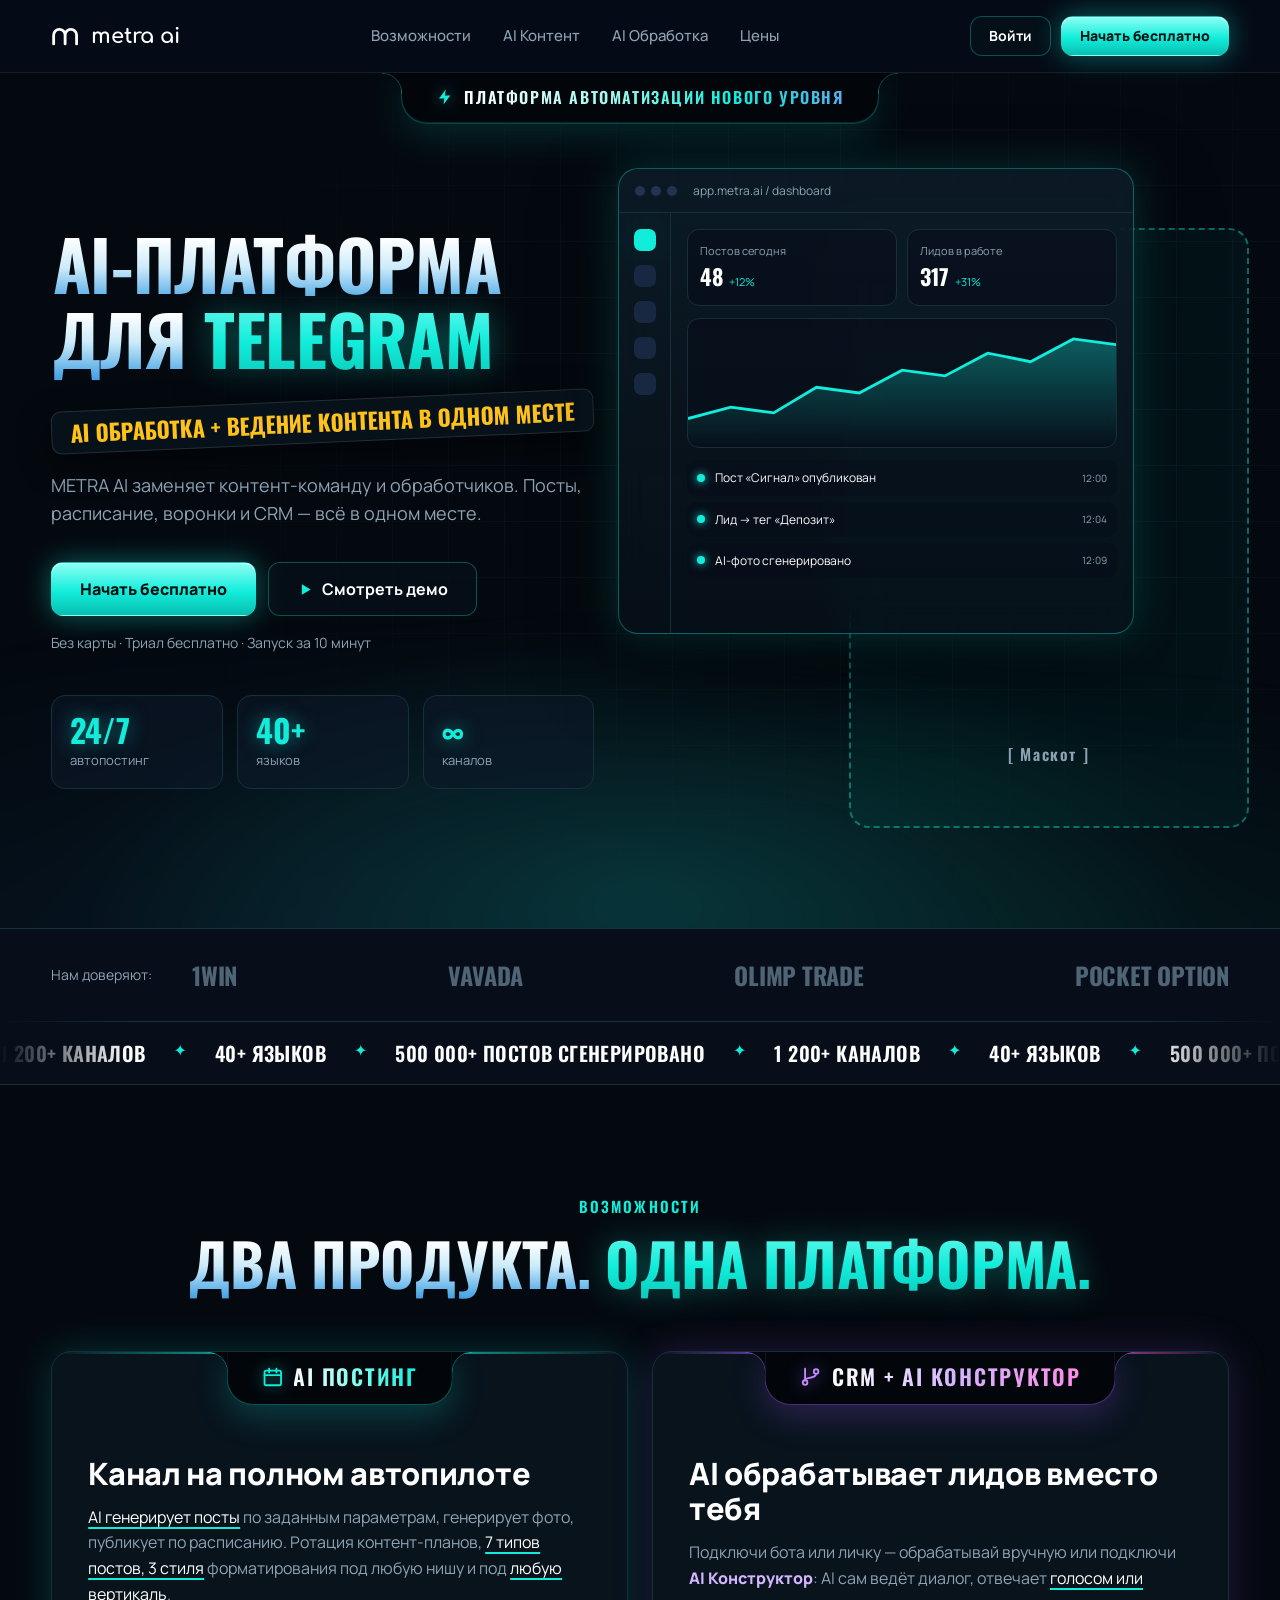
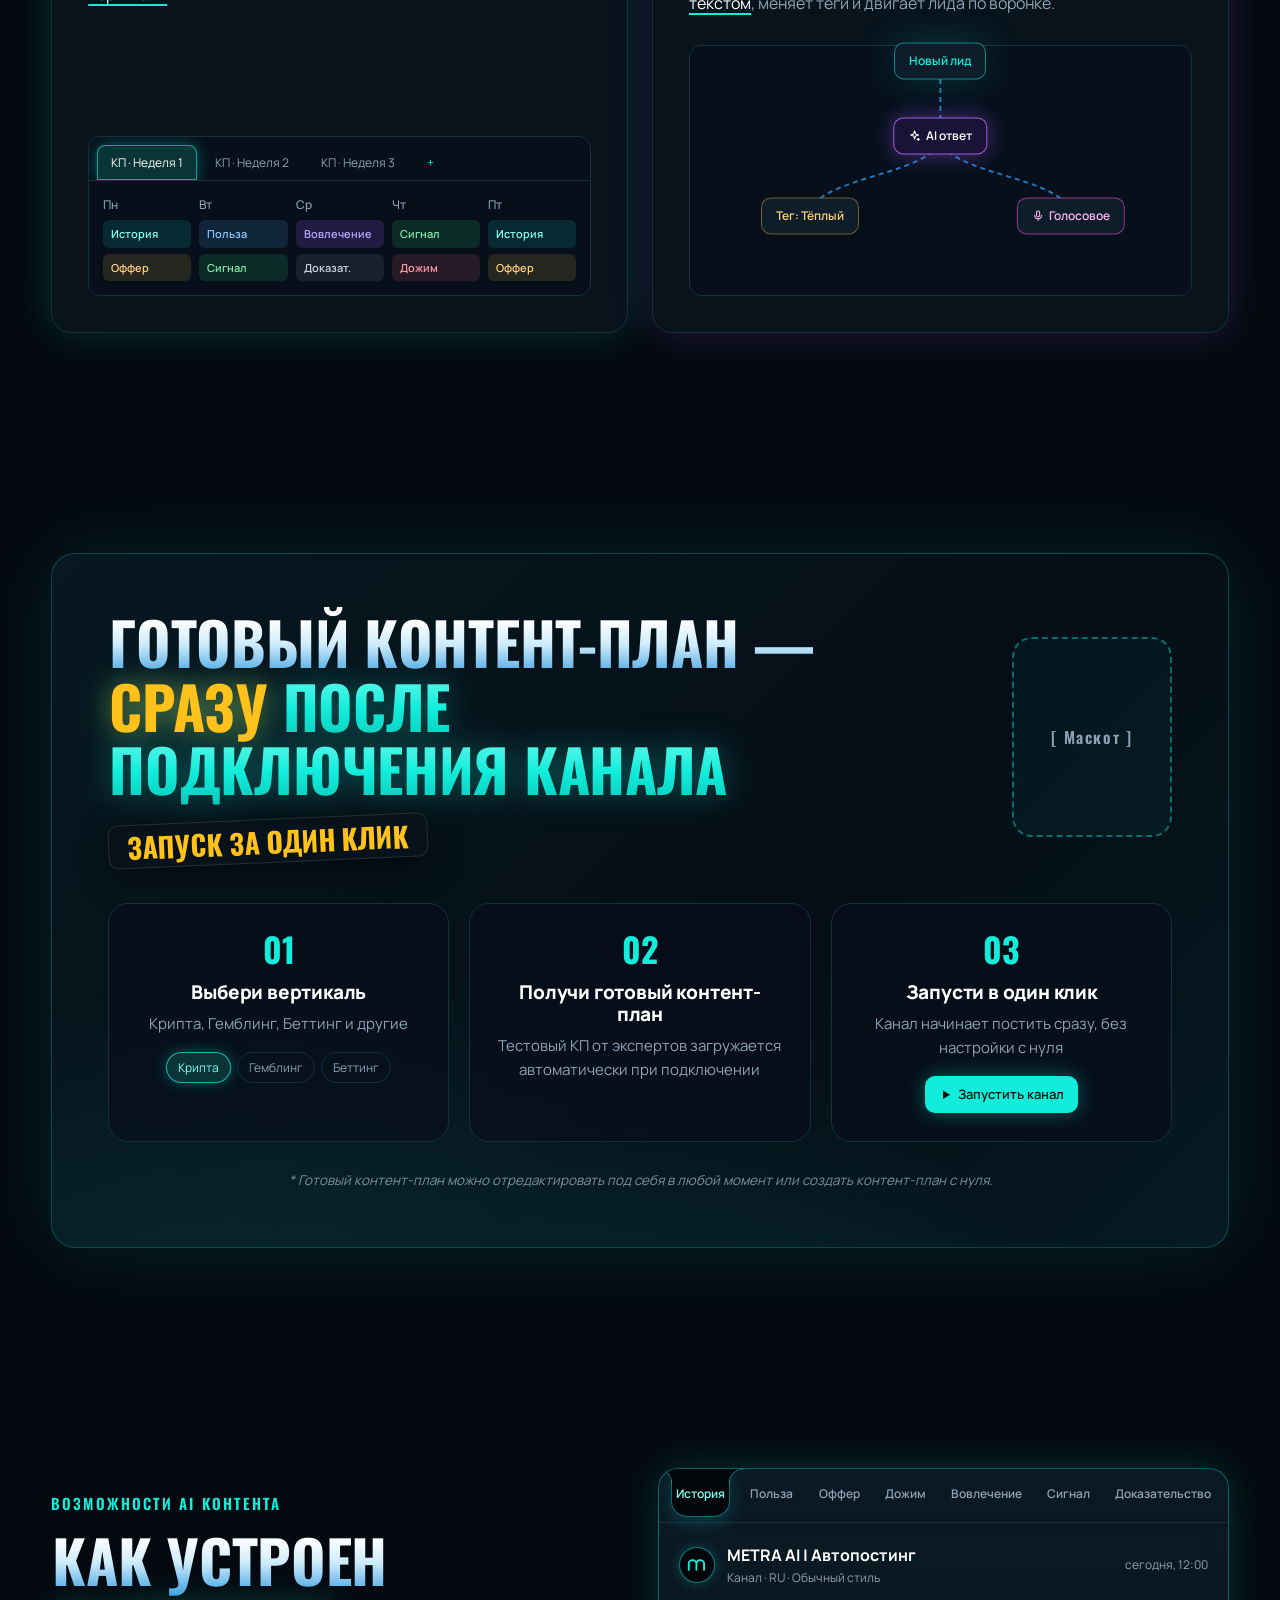
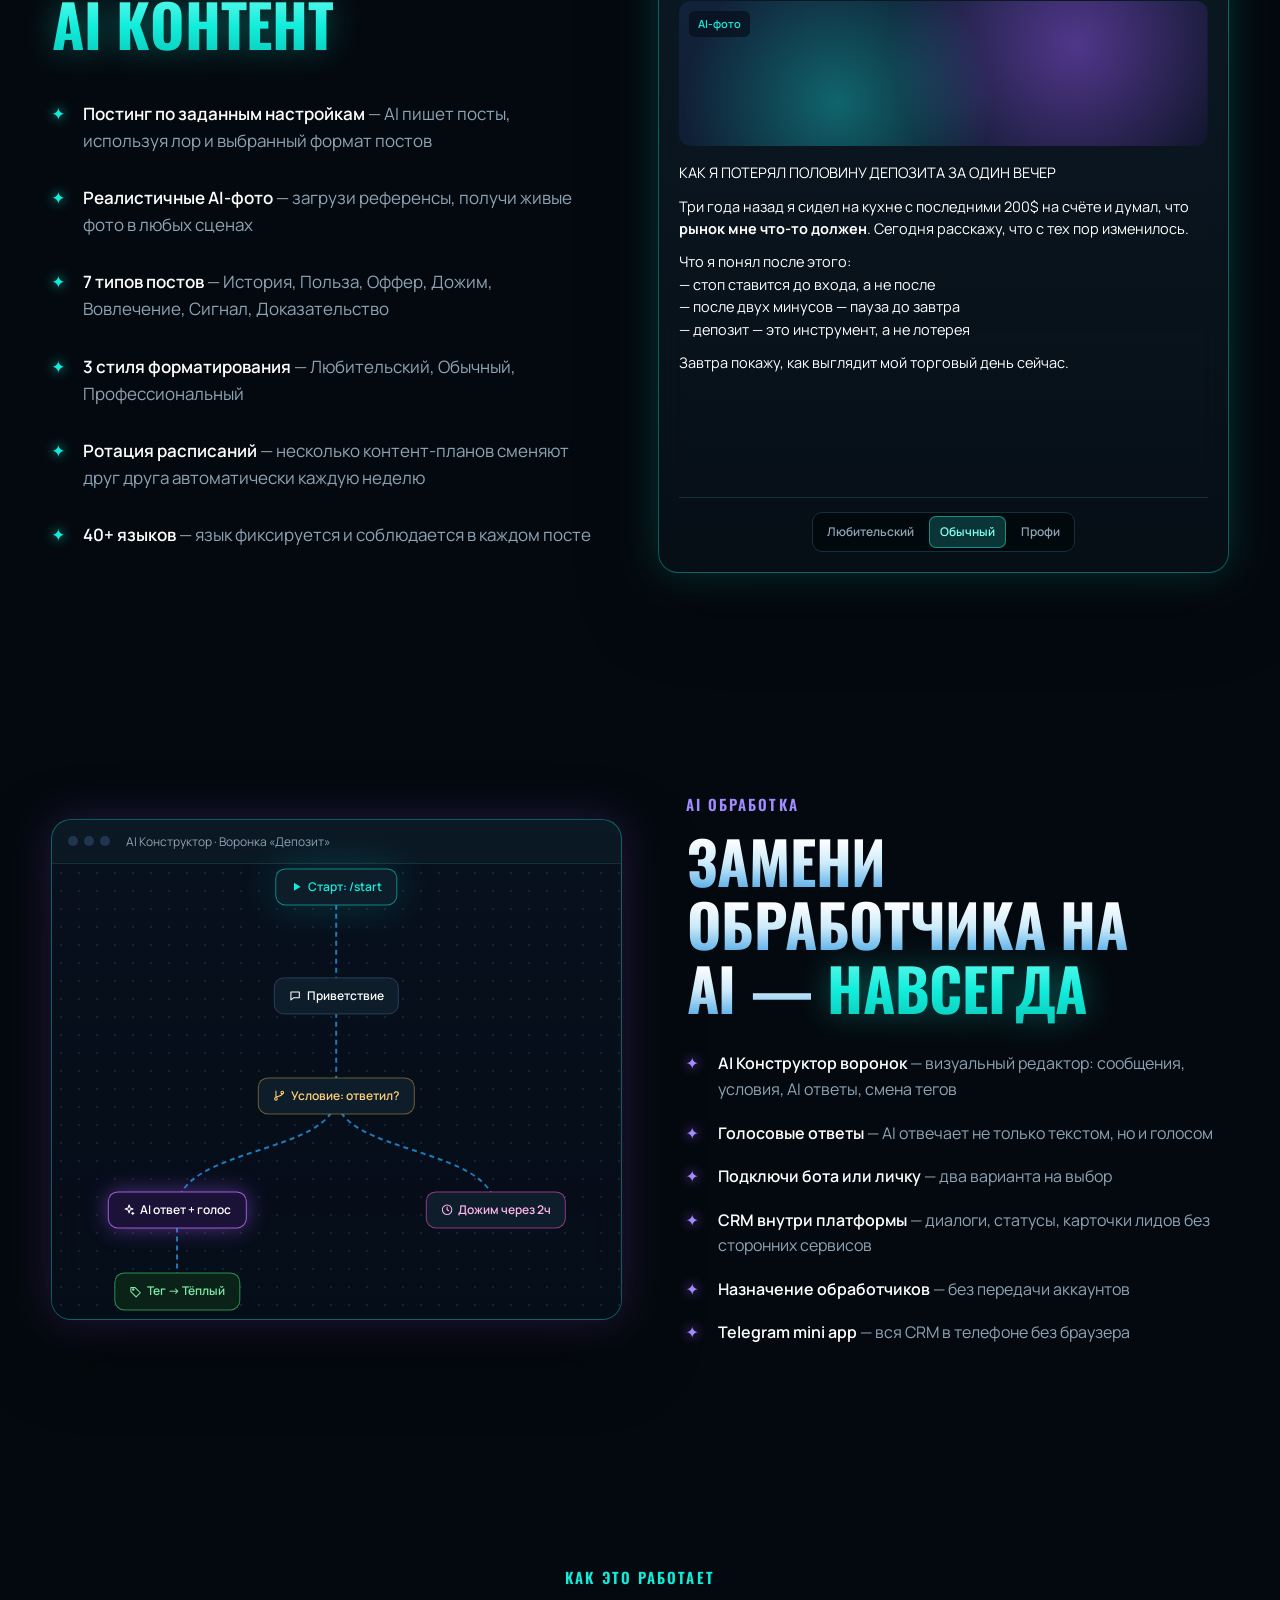
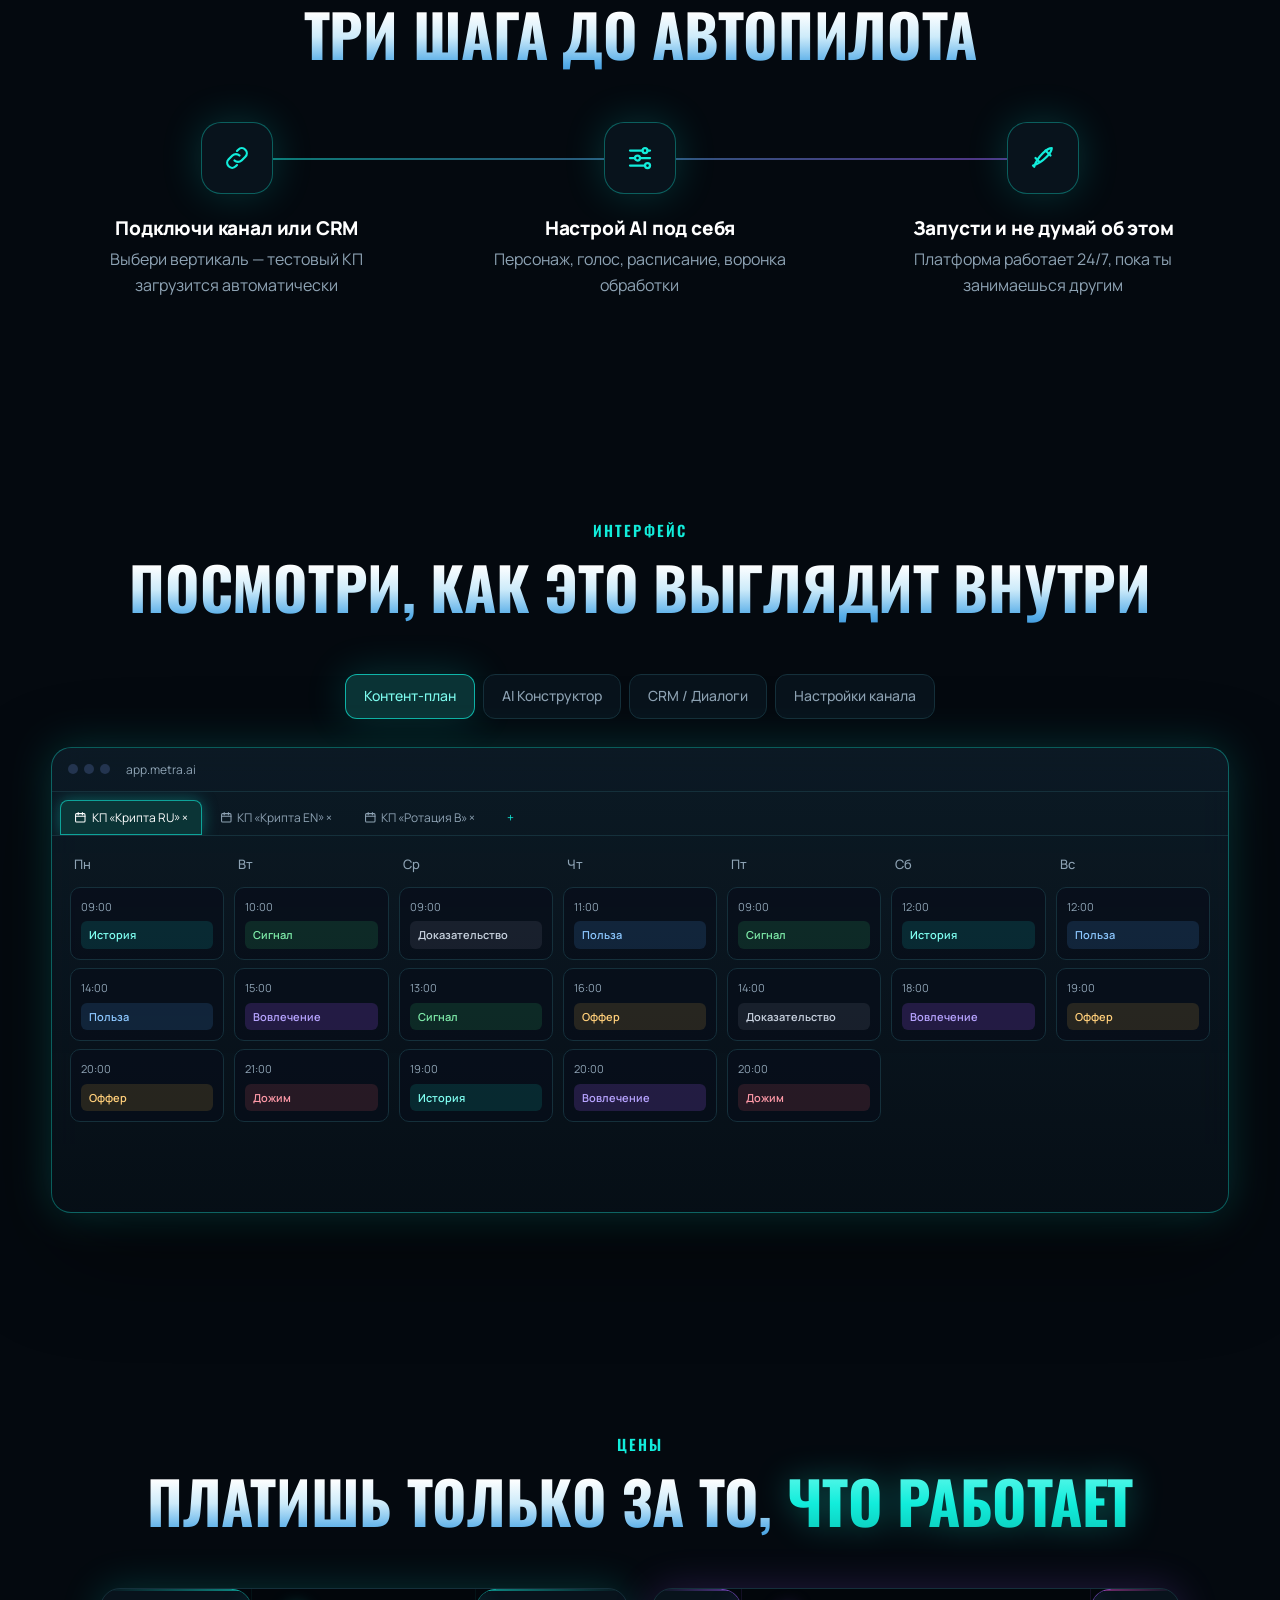
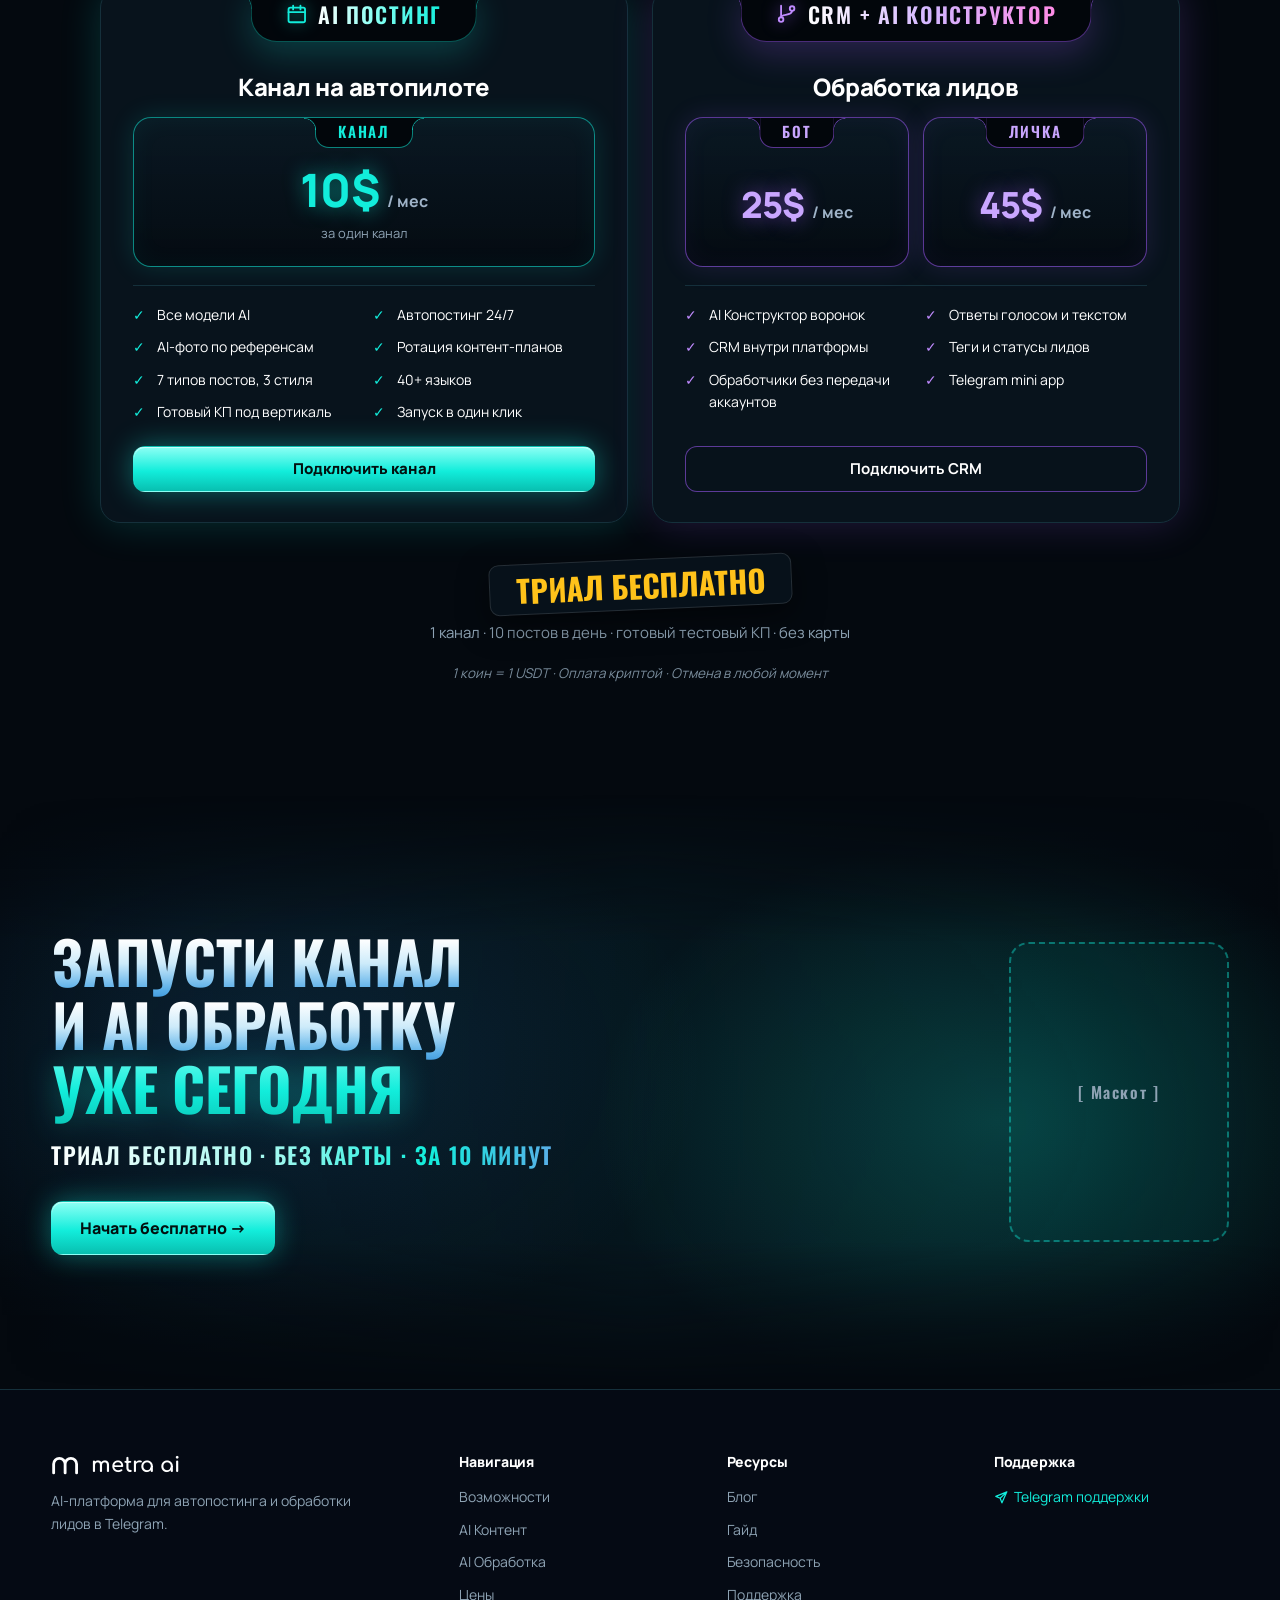
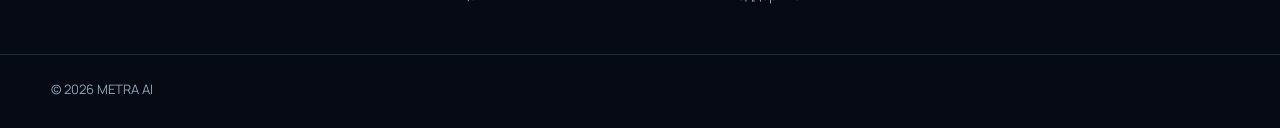
==== index.html @ 6582c6be "Pricing as two plan cards with notch labels, remove FAQ, AI Контент nav link, frameless final CTA Co" ====
<!doctype html>
<html lang="ru">
<head>
  <meta charset="utf-8">
  <meta name="viewport" content="width=device-width, initial-scale=1">
  <title>METRA AI — автопостинг и AI обработка лидов</title>
  <meta name="description" content="METRA AI заменяет контент-команду и обработчиков. Посты, расписание, воронки и CRM — всё в одном месте.">
  <link rel="preconnect" href="https://fonts.googleapis.com">
  <link rel="preconnect" href="https://fonts.gstatic.com" crossorigin>
  <link href="https://fonts.googleapis.com/css2?family=Manrope:wght@400;500;600;700;800&family=Oswald:wght@500;600;700&family=Comfortaa:wght@700&display=swap" rel="stylesheet">
  <link rel="stylesheet" href="styles.css">
</head>
<body>
<svg width="0" height="0" style="position:absolute" aria-hidden="true">
  <symbol id="i-bolt" viewBox="0 0 24 24"><path d="M13 2 4 14h7l-1 8 9-12h-7z"/></symbol>
  <symbol id="i-play" viewBox="0 0 24 24"><path d="M7 4.5v15L19.5 12z"/></symbol>
  <symbol id="i-msg" viewBox="0 0 24 24"><path d="M4 5h16v11H9l-5 4z"/></symbol>
  <symbol id="i-branch" viewBox="0 0 24 24"><circle cx="6" cy="18" r="2.5"/><circle cx="18" cy="6" r="2.5"/><path d="M6 3v12.5M18 8.5c0 6-12 3-12 7"/></symbol>
  <symbol id="i-spark" viewBox="0 0 24 24"><path d="M12 3l1.9 5.6L19.5 10.5l-5.6 1.9L12 18l-1.9-5.6L4.5 10.5l5.6-1.9z"/><path d="M19 17v4M17 19h4"/></symbol>
  <symbol id="i-mic" viewBox="0 0 24 24"><rect x="9" y="3" width="6" height="11" rx="3"/><path d="M5.5 11a6.5 6.5 0 0 0 13 0M12 17.5V21"/></symbol>
  <symbol id="i-tag" viewBox="0 0 24 24"><path d="M3 12V4h8l10 10-8 8z"/><circle cx="7.5" cy="8" r="1.4"/></symbol>
  <symbol id="i-clock" viewBox="0 0 24 24"><circle cx="12" cy="12" r="9"/><path d="M12 7v5l3 2"/></symbol>
  <symbol id="i-cal" viewBox="0 0 24 24"><rect x="3" y="5" width="18" height="16" rx="2"/><path d="M3 10h18M8 3v4M16 3v4"/></symbol>
  <symbol id="i-send" viewBox="0 0 24 24"><path d="M21 3 3 10.5l7 3 3 7.5zM10 13.5 21 3"/></symbol>
</svg>

<!-- 1. NAVBAR -->
<header class="nav" id="nav">
  <div class="container nav__inner">
    <a href="#top" class="logo" aria-label="METRA AI">
      <svg class="logo__mark" viewBox="0 0 34 24" aria-hidden="true"><path d="M3 21V11a6.5 6.5 0 0 1 13 0v10M16 11c0-3.6 2.9-6.5 6.5-6.5S29 7.4 29 11v10" /></svg><span class="logo__text">metra ai</span>
    </a>
    <nav class="nav__links" id="navLinks">
      <a href="#features">Возможности</a>
      <a href="#posting">AI Контент</a>
      <a href="#ai-processing">AI Обработка</a>
      <a href="#pricing">Цены</a>
      <div class="nav__mobile-cta">
        <a href="#" class="btn btn--ghost">Войти</a>
        <a href="#pricing" class="btn btn--primary">Начать бесплатно</a>
      </div>
    </nav>
    <div class="nav__cta">
      <a href="#" class="btn btn--ghost btn--sm">Войти</a>
      <a href="#pricing" class="btn btn--primary btn--sm">Начать бесплатно</a>
    </div>
    <button class="nav__burger" id="burger" aria-label="Меню" aria-expanded="false"><span></span><span></span></button>
  </div>
</header>

<main id="top">

<!-- 2. HERO -->
<section class="hero">
  <div class="hero__glow"></div>
  <div class="hero__notch-wrap">
    <p class="kicker hero__kicker"><svg class="ic ic--fill"><use href="#i-bolt"/></svg><span class="kicker__text">Платформа автоматизации нового уровня</span></p>
  </div>
  <div class="container hero__inner">
    <div class="hero__content reveal">
      <h1><span class="chrome"><span class="nowrap">AI-платформа</span> для <span class="accent">Telegram</span></span></h1>
      <span class="plaque plaque--y hero__plaque">AI обработка + ведение<br class="br-m"> контента в одном месте</span>
      <p class="lead">METRA AI заменяет контент-команду и обработчиков. Посты, расписание, воронки и CRM — всё в одном месте.</p>
      <div class="hero__cta">
        <a href="#pricing" class="btn btn--primary btn--lg">Начать бесплатно</a>
        <a href="#interface" class="btn btn--ghost btn--lg"><svg class="ic ic--fill play"><use href="#i-play"/></svg> Смотреть демо</a>
      </div>
      <p class="hero__note">Без карты · Триал бесплатно · Запуск за 10 минут</p>
      <div class="stats">
        <div class="stat"><b>24/7</b><span>автопостинг</span></div>
        <div class="stat"><b>40+</b><span>языков</span></div>
        <div class="stat"><b>∞</b><span>каналов</span></div>
      </div>
    </div>

    <div class="hero__visual reveal">
      <div class="glass hero__mock">
        <div class="mock-bar"><i></i><i></i><i></i><span>app.metra.ai / dashboard</span></div>
        <div class="hero__mock-body">
          <div class="mini-side">
            <span class="on"></span><span></span><span></span><span></span><span></span>
          </div>
          <div class="mini-main">
            <div class="mini-row">
              <div class="kpi"><small>Постов сегодня</small><b>48</b><em class="up">+12%</em></div>
              <div class="kpi"><small>Лидов в работе</small><b>317</b><em class="up">+31%</em></div>
            </div>
            <div class="chart">
              <svg viewBox="0 0 300 90" preserveAspectRatio="none">
                <defs><linearGradient id="cg" x1="0" y1="0" x2="0" y2="1"><stop offset="0" stop-color="#12EDDB" stop-opacity=".35"/><stop offset="1" stop-color="#12EDDB" stop-opacity="0"/></linearGradient></defs>
                <path d="M0 70 L30 62 L60 66 L90 48 L120 52 L150 36 L180 40 L210 24 L240 30 L270 14 L300 18 L300 90 L0 90 Z" fill="url(#cg)"/>
                <path d="M0 70 L30 62 L60 66 L90 48 L120 52 L150 36 L180 40 L210 24 L240 30 L270 14 L300 18" stroke="#12EDDB" stroke-width="2" fill="none"/>
              </svg>
            </div>
            <div class="mini-feed">
              <div><span class="dot dot--c"></span>Пост «Сигнал» опубликован<small>12:00</small></div>
              <div><span class="dot dot--c"></span>Лид → тег «Депозит»<small>12:04</small></div>
              <div><span class="dot dot--c"></span>AI-фото сгенерировано<small>12:09</small></div>
            </div>
          </div>
        </div>
      </div>
      <div class="mascot hero__mascot">[ Маскот ]</div>
    </div>
  </div>
</section>

<!-- 3. SOCIAL PROOF -->
<section class="proof">
  <div class="container proof__inner">
    <span class="proof__label">Нам доверяют:</span>
    <div class="proof__logos">
      <span class="wordmark">1win</span>
      <span class="wordmark">Vavada</span>
      <span class="wordmark">Olimp Trade</span>
      <span class="wordmark">Pocket Option</span>
    </div>
  </div>
  <div class="marquee" aria-hidden="true">
    <div class="marquee__track">
      <span>1 200+ каналов</span><i>✦</i><span>40+ языков</span><i>✦</i><span>500 000+ постов сгенерировано</span><i>✦</i>
      <span>1 200+ каналов</span><i>✦</i><span>40+ языков</span><i>✦</i><span>500 000+ постов сгенерировано</span><i>✦</i>
      <span>1 200+ каналов</span><i>✦</i><span>40+ языков</span><i>✦</i><span>500 000+ постов сгенерировано</span><i>✦</i>
      <span>1 200+ каналов</span><i>✦</i><span>40+ языков</span><i>✦</i><span>500 000+ постов сгенерировано</span><i>✦</i>
    </div>
  </div>
</section>

<!-- 4. TWO MAIN FEATURES -->
<section class="section" id="features">
  <div class="container">
    <div class="section__head reveal">
      <span class="eyebrow">Возможности</span>
      <h2><span class="chrome">Два продукта. <span class="accent">Одна платформа.</span></span></h2>
    </div>
    <div class="duo">
      <article class="card card--cyan card--link reveal" data-href="#launch" role="link" tabindex="0" aria-label="AI Постинг — подробнее">
        <div class="card__notch"><svg class="ic"><use href="#i-cal"/></svg><span>AI Постинг</span></div>
        <h3>Канал на полном автопилоте</h3>
        <p><span class="u">AI генерирует посты</span> по заданным параметрам, генерирует фото, публикует по расписанию. Ротация контент-планов, <span class="u">7 типов постов, 3 стиля</span> форматирования под любую нишу и под <span class="u">любую вертикаль</span>.</p>
        <div class="mock plan">
          <div class="btabs">
            <span class="btab on">КП · Неделя 1</span><span class="btab">КП · Неделя 2</span><span class="btab">КП · Неделя 3</span><span class="btab btab--add">+</span>
          </div>
          <div class="plan__grid">
            <div class="plan__day"><b>Пн</b><i class="pt pt--story">История</i><i class="pt pt--offer">Оффер</i></div>
            <div class="plan__day"><b>Вт</b><i class="pt pt--use">Польза</i><i class="pt pt--signal">Сигнал</i></div>
            <div class="plan__day"><b>Ср</b><i class="pt pt--engage">Вовлечение</i><i class="pt pt--proof">Доказат.</i></div>
            <div class="plan__day"><b>Чт</b><i class="pt pt--signal">Сигнал</i><i class="pt pt--push">Дожим</i></div>
            <div class="plan__day"><b>Пт</b><i class="pt pt--story">История</i><i class="pt pt--offer">Оффер</i></div>
          </div>
        </div>
      </article>

      <article class="card card--purple card--link reveal" data-href="#ai-processing" role="link" tabindex="0" aria-label="CRM + AI Конструктор — подробнее">
        <div class="card__notch"><svg class="ic"><use href="#i-branch"/></svg><span>CRM + AI Конструктор</span></div>
        <h3>AI обрабатывает лидов вместо тебя</h3>
        <p>Подключи бота или личку — обрабатывай вручную или подключи <b class="hl hl--p">AI Конструктор</b>: AI сам ведёт диалог, отвечает <span class="u">голосом или текстом</span>, меняет теги и двигает лида по воронке.</p>
        <div class="mock flow flow--sm">
          <svg class="flow__lines" viewBox="0 0 100 100" preserveAspectRatio="none">
            <path d="M50 6 V36"/><path d="M50 36 C50 52 24 52 24 68"/><path d="M50 36 C50 52 76 52 76 68"/>
          </svg>
          <div class="node node--start" style="left:50%;top:6%">Новый лид</div>
          <div class="node node--ai" style="left:50%;top:36%"><svg class="ic"><use href="#i-spark"/></svg>AI ответ</div>
          <div class="node node--cond" style="left:24%;top:68%">Тег: Тёплый</div>
          <div class="node node--voice" style="left:76%;top:68%"><svg class="ic"><use href="#i-mic"/></svg>Голосовое</div>
        </div>
      </article>
    </div>
  </div>
</section>

<!-- 5. ONE CLICK LAUNCH -->
<section class="section" id="launch">
  <div class="container">
    <div class="launch reveal">
      <div class="launch__glow"></div>
      <div class="launch__head">
        <div>
          <h2><span class="chrome">Готовый контент-план&nbsp;—<br><span class="accent"><span class="mark-word">сразу</span> после подключения&nbsp;канала</span></span></h2>
          <span class="plaque plaque--y">Запуск за один клик</span>
        </div>
        <div class="mascot launch__mascot">[ Маскот ]</div>
      </div>
      <div class="launch__steps">
        <div class="lstep">
          <span class="lstep__n">01</span>
          <h4>Выбери вертикаль</h4>
          <p>Крипта, Гемблинг, Беттинг и другие</p>
          <div class="verticals"><span class="on">Крипта</span><span>Гемблинг</span><span>Беттинг</span></div>
        </div>
        <div class="lstep">
          <span class="lstep__n">02</span>
          <h4>Получи готовый контент-план</h4>
          <p>Тестовый КП от экспертов загружается автоматически при подключении</p>
        </div>
        <div class="lstep">
          <span class="lstep__n">03</span>
          <h4>Запусти в один клик</h4>
          <p>Канал начинает постить сразу, без настройки с нуля</p>
          <span class="launch__btn"><svg class="ic ic--fill"><use href="#i-play"/></svg>Запустить канал</span>
        </div>
      </div>
      <p class="launch__note">* Готовый контент-план можно отредактировать под себя в любой момент или создать контент-план с нуля.</p>
    </div>
  </div>
</section>

<!-- 6. AI POSTING DETAIL -->
<section class="section" id="posting">
  <div class="container split">
    <div class="split__text reveal">
      <span class="eyebrow">Возможности AI контента</span>
      <h2><span class="chrome">Как устроен<br><span class="accent">AI&nbsp;контент</span></span></h2>
      <ul class="perks">
        <li><b>Постинг по заданным настройкам</b> — AI пишет посты, используя лор и выбранный формат постов</li>
        <li><b>Реалистичные AI-фото</b> — загрузи референсы, получи живые фото в любых сценах</li>
        <li><b>7 типов постов</b> — История, Польза, Оффер, Дожим, Вовлечение, Сигнал, Доказательство</li>
        <li><b>3 стиля форматирования</b> — Любительский, Обычный, Профессиональный</li>
        <li><b>Ротация расписаний</b> — несколько контент-планов сменяют друг друга автоматически каждую неделю</li>
        <li><b>40+ языков</b> — язык фиксируется и соблюдается в каждом посте</li>
      </ul>
    </div>
    <div class="split__visual reveal">
      <div class="glass post-mock">
        <div class="ptabs" role="tablist" id="postTabs">
          <span class="ptabs__notch" id="postNotch" aria-hidden="true"></span>
          <button class="on" data-type="story">История</button>
          <button data-type="use">Польза</button>
          <button data-type="offer">Оффер</button>
          <button data-type="push">Дожим</button>
          <button data-type="engage">Вовлечение</button>
          <button data-type="signal">Сигнал</button>
          <button data-type="proof">Доказательство</button>
        </div>
        <div class="post">
          <div class="post__head">
            <span class="avatar avatar--logo"><svg class="logo__mark" viewBox="0 0 34 24" aria-hidden="true"><path d="M3 21V11a6.5 6.5 0 0 1 13 0v10M16 11c0-3.6 2.9-6.5 6.5-6.5S29 7.4 29 11v10" /></svg></span>
            <div><b>METRA AI | Автопостинг</b><small>Канал · RU · <span id="postStyleName">Обычный</span> стиль</small></div>
            <span class="post__time">сегодня, 12:00</span>
          </div>
          <div class="post__photo" id="postPhoto">
            <span class="post__photo-tag">AI-фото</span>
          </div>
          <div class="post__text" id="postText"></div>
          <div class="post__foot">
            <span class="fmt" id="postFmt"><button data-style="amateur">Любительский</button><button class="on" data-style="normal">Обычный</button><button data-style="pro">Профи</button></span>
          </div>
        </div>
      </div>
    </div>
  </div>
</section>

<!-- 7. AI PROCESSING DETAIL -->
<section class="section" id="ai-processing">
  <div class="container split split--rev">
    <div class="split__visual reveal">
      <div class="glass">
        <div class="mock-bar"><i></i><i></i><i></i><span>AI Конструктор · Воронка «Депозит»</span></div>
        <div class="mock flow flow--lg">
          <svg class="flow__lines" viewBox="0 0 100 100" preserveAspectRatio="none">
            <path d="M50 5 V51"/>
            <path d="M50 51 C50 64 22 62 22 76"/><path d="M50 51 C50 64 78 62 78 76"/>
            <path d="M22 76 V94"/>
          </svg>
          <div class="node node--start" style="left:50%;top:5%"><svg class="ic ic--fill"><use href="#i-play"/></svg>Старт: /start</div>
          <div class="node node--msg" style="left:50%;top:29%"><svg class="ic"><use href="#i-msg"/></svg>Приветствие</div>
          <div class="node node--cond" style="left:50%;top:51%"><svg class="ic"><use href="#i-branch"/></svg>Условие: ответил?</div>
          <div class="node node--ai" style="left:22%;top:76%"><svg class="ic"><use href="#i-spark"/></svg>AI ответ + голос</div>
          <div class="node node--voice" style="left:78%;top:76%"><svg class="ic"><use href="#i-clock"/></svg>Дожим через 2ч</div>
          <div class="node node--tag" style="left:22%;top:94%"><svg class="ic"><use href="#i-tag"/></svg>Тег → Тёплый</div>
        </div>
      </div>
    </div>
    <div class="split__text reveal">
      <span class="eyebrow eyebrow--p">AI Обработка</span>
      <h2><span class="chrome">Замени обработчика на AI&nbsp;— <span class="accent">навсегда</span></span></h2>
      <ul class="perks perks--p">
        <li><b>AI Конструктор воронок</b> — визуальный редактор: сообщения, условия, AI ответы, смена тегов</li>
        <li><b>Голосовые ответы</b> — AI отвечает не только текстом, но и голосом</li>
        <li><b>Подключи бота или личку</b> — два варианта на выбор</li>
        <li><b>CRM внутри платформы</b> — диалоги, статусы, карточки лидов без сторонних сервисов</li>
        <li><b>Назначение обработчиков</b> — без передачи аккаунтов</li>
        <li><b>Telegram mini app</b> — вся CRM в телефоне без браузера</li>
      </ul>
    </div>
  </div>
</section>

<!-- 8. HOW IT WORKS -->
<section class="section">
  <div class="container">
    <div class="section__head reveal">
      <span class="eyebrow">Как это работает</span>
      <h2><span class="chrome">Три шага до автопилота</span></h2>
    </div>
    <div class="how reveal">
      <div class="how__line"></div>
      <div class="how__step">
        <span class="how__ic">
          <svg viewBox="0 0 24 24"><path d="M10 14a4 4 0 0 0 5.66 0l3-3a4 4 0 0 0-5.66-5.66l-1 1M14 10a4 4 0 0 0-5.66 0l-3 3a4 4 0 0 0 5.66 5.66l1-1"/></svg>
        </span>
        <h4>Подключи канал или CRM</h4>
        <p>Выбери вертикаль — тестовый КП загрузится автоматически</p>
      </div>
      <div class="how__step">
        <span class="how__ic">
          <svg viewBox="0 0 24 24"><path d="M4 6h10M18 6h2M4 12h4M12 12h8M4 18h12M20 18h0"/><circle cx="16" cy="6" r="2"/><circle cx="10" cy="12" r="2"/><circle cx="18" cy="18" r="2"/></svg>
        </span>
        <h4>Настрой AI под себя</h4>
        <p>Персонаж, голос, расписание, воронка обработки</p>
      </div>
      <div class="how__step">
        <span class="how__ic">
          <svg viewBox="0 0 24 24"><path d="M5 19c1-4 3-7 7-11 3-3 6-4 7-4 0 1-1 4-4 7-4 4-7 6-11 7Z"/><path d="M9 15l-3-3M14 6l4 4"/></svg>
        </span>
        <h4>Запусти и не думай об этом</h4>
        <p>Платформа работает 24/7, пока ты занимаешься другим</p>
      </div>
    </div>
  </div>
</section>

<!-- 9. INTERFACE -->
<section class="section" id="interface">
  <div class="container">
    <div class="section__head reveal">
      <span class="eyebrow">Интерфейс</span>
      <h2><span class="chrome">Посмотри, как это выглядит внутри</span></h2>
    </div>
    <div class="itabs reveal" role="tablist" id="ifaceTabs">
      <button class="on" data-pane="p-plan">Контент-план</button>
      <button data-pane="p-flow">AI Конструктор</button>
      <button data-pane="p-crm">CRM / Диалоги</button>
      <button data-pane="p-set">Настройки канала</button>
    </div>
    <div class="glass iface reveal">
      <div class="mock-bar"><i></i><i></i><i></i><span>app.metra.ai</span></div>

      <!-- Tab 1 -->
      <div class="pane on" id="p-plan">
        <div class="btabs">
          <span class="btab on"><svg class="ic"><use href="#i-cal"/></svg>КП «Крипта RU» ×</span><span class="btab"><svg class="ic"><use href="#i-cal"/></svg>КП «Крипта EN» ×</span><span class="btab"><svg class="ic"><use href="#i-cal"/></svg>КП «Ротация B» ×</span><span class="btab btab--add">+</span>
        </div>
        <div class="week">
          <div class="week__col"><b>Пн</b><div class="slot"><small>09:00</small><i class="pt pt--story">История</i></div><div class="slot"><small>14:00</small><i class="pt pt--use">Польза</i></div><div class="slot"><small>20:00</small><i class="pt pt--offer">Оффер</i></div></div>
          <div class="week__col"><b>Вт</b><div class="slot"><small>10:00</small><i class="pt pt--signal">Сигнал</i></div><div class="slot"><small>15:00</small><i class="pt pt--engage">Вовлечение</i></div><div class="slot"><small>21:00</small><i class="pt pt--push">Дожим</i></div></div>
          <div class="week__col"><b>Ср</b><div class="slot"><small>09:00</small><i class="pt pt--proof">Доказательство</i></div><div class="slot"><small>13:00</small><i class="pt pt--signal">Сигнал</i></div><div class="slot"><small>19:00</small><i class="pt pt--story">История</i></div></div>
          <div class="week__col"><b>Чт</b><div class="slot"><small>11:00</small><i class="pt pt--use">Польза</i></div><div class="slot"><small>16:00</small><i class="pt pt--offer">Оффер</i></div><div class="slot"><small>20:00</small><i class="pt pt--engage">Вовлечение</i></div></div>
          <div class="week__col"><b>Пт</b><div class="slot"><small>09:00</small><i class="pt pt--signal">Сигнал</i></div><div class="slot"><small>14:00</small><i class="pt pt--proof">Доказательство</i></div><div class="slot"><small>20:00</small><i class="pt pt--push">Дожим</i></div></div>
          <div class="week__col"><b>Сб</b><div class="slot"><small>12:00</small><i class="pt pt--story">История</i></div><div class="slot"><small>18:00</small><i class="pt pt--engage">Вовлечение</i></div></div>
          <div class="week__col"><b>Вс</b><div class="slot"><small>12:00</small><i class="pt pt--use">Польза</i></div><div class="slot"><small>19:00</small><i class="pt pt--offer">Оффер</i></div></div>
        </div>
      </div>

      <!-- Tab 2 -->
      <div class="pane" id="p-flow">
        <div class="flow-ed">
          <div class="flow-ed__palette">
            <small>Блоки</small>
            <span><svg class="ic"><use href="#i-msg"/></svg>Сообщение</span><span><svg class="ic"><use href="#i-branch"/></svg>Условие</span><span><svg class="ic"><use href="#i-spark"/></svg>AI ответ</span><span><svg class="ic"><use href="#i-mic"/></svg>Голос</span><span><svg class="ic"><use href="#i-tag"/></svg>Тег</span><span><svg class="ic"><use href="#i-clock"/></svg>Задержка</span>
          </div>
          <div class="mock flow flow--xl">
            <svg class="flow__lines" viewBox="0 0 100 100" preserveAspectRatio="none">
              <path d="M9 50 H35"/><path d="M35 50 C49 50 49 26 63 26"/><path d="M35 50 C49 50 49 74 63 74"/>
              <path d="M63 26 H90"/><path d="M63 74 H90"/>
            </svg>
            <div class="node node--start" style="left:9%;top:50%"><svg class="ic ic--fill"><use href="#i-play"/></svg>Старт</div>
            <div class="node node--cond" style="left:35%;top:50%"><svg class="ic"><use href="#i-branch"/></svg>Интерес?</div>
            <div class="node node--ai" style="left:63%;top:26%"><svg class="ic"><use href="#i-spark"/></svg>AI ответ</div>
            <div class="node node--voice" style="left:63%;top:74%"><svg class="ic"><use href="#i-clock"/></svg>Дожим 2ч</div>
            <div class="node node--tag" style="left:90%;top:26%"><svg class="ic"><use href="#i-tag"/></svg>Тёплый</div>
            <div class="node node--msg" style="left:90%;top:74%"><svg class="ic"><use href="#i-mic"/></svg>Голосовое</div>
          </div>
        </div>
      </div>

      <!-- Tab 3 -->
      <div class="pane" id="p-crm">
        <div class="crm">
          <div class="crm__list">
            <div class="crm__item on"><span class="avatar avatar--p">Д</span><div><b>Дмитрий</b><small>Ок, а как пополнить?</small></div><em class="t t--warm">Тёплый</em></div>
            <div class="crm__item"><span class="avatar">М</span><div><b>Мария</b><small><svg class="ic"><use href="#i-mic"/></svg>Голосовое 0:14</small></div><em class="t t--new">Новый</em></div>
            <div class="crm__item"><span class="avatar avatar--p">S</span><div><b>Sergio</b><small>Done, deposit sent</small></div><em class="t t--dep">Депозит</em></div>
            <div class="crm__item"><span class="avatar">И</span><div><b>Игорь</b><small>Подумаю...</small></div><em class="t t--cold">Холодный</em></div>
          </div>
          <div class="crm__chat">
            <div class="crm__chat-head"><b>Дмитрий</b><span class="t t--warm">Тёплый</span><span class="crm__ai"><svg class="ic"><use href="#i-spark"/></svg>AI ведёт диалог</span></div>
            <div class="msg msg--in">Привет, увидел пост про сигналы. Это бесплатно?</div>
            <div class="msg msg--out">Привет, Дмитрий! Да, сигналы бесплатные для подписчиков. Скинуть, как начать за 5 минут?</div>
            <div class="msg msg--in">Ок, а как пополнить?</div>
            <div class="msg msg--out msg--voice"><span><svg class="ic ic--fill"><use href="#i-play"/></svg></span><span class="wave"><i></i><i></i><i></i><i></i><i></i><i></i><i></i><i></i><i></i><i></i><i></i><i></i></span><small>0:21</small></div>
          </div>
        </div>
      </div>

      <!-- Tab 4 -->
      <div class="pane" id="p-set">
        <div class="settings">
          <div class="field"><label>Вертикаль</label><div class="verticals"><span class="on">Крипта</span><span>Гемблинг</span><span>Беттинг</span><span>Финансы</span><span>Другое</span></div></div>
          <div class="field"><label>Язык канала</label><div class="input"><span class="lang">RU</span> Русский <small>зафиксирован</small></div></div>
          <div class="field"><label>Персонаж</label><div class="input">Алекс, 29 лет, трейдер из Москвы, уверенный и ироничный</div></div>
          <div class="field"><label>Стиль форматирования</label><div class="verticals"><span>Любительский</span><span class="on">Обычный</span><span>Профессиональный</span></div></div>
          <div class="field field--row"><label>Ротация контент-планов</label><span class="toggle on"></span></div>
          <div class="field field--row"><label>Генерация AI-фото</label><span class="toggle on"></span></div>
        </div>
      </div>
    </div>
  </div>
</section>

<!-- 10. PRICING -->
<section class="section" id="pricing">
  <div class="container">
    <div class="section__head reveal">
      <span class="eyebrow">Цены</span>
      <h2><span class="chrome">Платишь только за то, <span class="accent">что работает</span></span></h2>
    </div>
    <div class="plans">
      <article class="card card--cyan plan-card reveal">
        <div class="card__notch"><svg class="ic"><use href="#i-cal"/></svg><span>AI Постинг</span></div>
        <h3>Канал на автопилоте</h3>
        <div class="plan-opt">
          <span class="opt-notch">Канал</span>
          <div class="price-pill price-pill--lg"><b>10$</b><span>/ мес</span></div>
          <small class="plan-opt__sub">за один канал</small>
        </div>
        <ul class="plan-card__list">
          <li>Все модели AI</li><li>Автопостинг 24/7</li>
          <li>AI-фото по референсам</li><li>Ротация контент-планов</li>
          <li>7 типов постов, 3 стиля</li><li>40+ языков</li>
          <li>Готовый КП под вертикаль</li><li>Запуск в один клик</li>
        </ul>
        <a href="#" class="btn btn--primary btn--block">Подключить канал</a>
      </article>

      <article class="card card--purple plan-card reveal">
        <div class="card__notch"><svg class="ic"><use href="#i-branch"/></svg><span>CRM + AI Конструктор</span></div>
        <h3>Обработка лидов</h3>
        <div class="plan-card__options">
          <div class="plan-opt"><span class="opt-notch">Бот</span><div class="price-pill"><b>25$</b><span>/ мес</span></div></div>
          <div class="plan-opt"><span class="opt-notch">Личка</span><div class="price-pill"><b>45$</b><span>/ мес</span></div></div>
        </div>
        <ul class="plan-card__list plan-card__list--p">
          <li>AI Конструктор воронок</li><li>Ответы голосом и текстом</li>
          <li>CRM внутри платформы</li><li>Теги и статусы лидов</li>
          <li>Обработчики без передачи аккаунтов</li><li>Telegram mini app</li>
        </ul>
        <a href="#" class="btn btn--ghost btn--block plan-card__btn-p">Подключить CRM</a>
      </article>
    </div>

    <div class="trial reveal">
      <span class="plaque plaque--y trial__plaque">Триал бесплатно</span>
      <p class="trial__text">1 канал · 10 постов в день · готовый тестовый КП · без карты</p>
    </div>
    <p class="prices__note">1 коин = 1 USDT · Оплата криптой · Отмена в любой момент</p>
  </div>
</section>

<!-- 11. FINAL CTA -->
<section class="section final-section">
  <div class="container">
    <div class="final reveal">
      <div class="final__text">
        <h2><span class="chrome">Запусти канал <span class="nowrap">и AI обработку</span><br><span class="accent nowrap">уже сегодня</span></span></h2>
        <p class="final__sub">Триал бесплатно · Без карты · За 10 минут</p>
        <a href="#" class="btn btn--primary btn--lg">Начать бесплатно →</a>
      </div>
      <div class="mascot final__mascot">[ Маскот ]</div>
    </div>
  </div>
</section>

</main>

<!-- 12. FOOTER -->
<footer class="footer">
  <div class="container footer__inner">
    <div class="footer__brand">
      <a href="#top" class="logo"><svg class="logo__mark" viewBox="0 0 34 24" aria-hidden="true"><path d="M3 21V11a6.5 6.5 0 0 1 13 0v10M16 11c0-3.6 2.9-6.5 6.5-6.5S29 7.4 29 11v10" /></svg><span class="logo__text">metra ai</span></a>
      <p>AI-платформа для автопостинга и обработки лидов в Telegram.</p>
    </div>
    <div class="footer__col">
      <h5>Навигация</h5>
      <a href="#features">Возможности</a><a href="#posting">AI Контент</a><a href="#ai-processing">AI Обработка</a><a href="#pricing">Цены</a>
    </div>
    <div class="footer__col">
      <h5>Ресурсы</h5>
      <a href="#">Блог</a><a href="#">Гайд</a><a href="#">Безопасность</a><a href="#">Поддержка</a>
    </div>
    <div class="footer__col">
      <h5>Поддержка</h5>
      <a href="https://t.me/" class="tg"><svg class="ic"><use href="#i-send"/></svg>Telegram поддержки</a>
    </div>
  </div>
  <div class="container footer__bottom">© 2026 METRA AI</div>
</footer>

<script src="main.js"></script>
</body>
</html>
---- styles.css ----
/* ===== Tokens ===== */
:root {
  --bg: #04090F;
  --surface: #08131C;
  --surface-2: #0D1D29;
  --border: #15303B;
  --accent: #12EDDB;
  --accent-2: #A35CFF;
  --pink: #FF4FD8;
  --blue: #2AA8FF;
  --yellow: #FFC21A;
  --teal-fill: #0B3436;
  --text: #FFFFFF;
  --muted: #8EA3B4;
  --glow-c: 0 0 40px rgba(18, 237, 219, .18);
  --glow-p: 0 0 40px rgba(163, 92, 255, .2);
  --r: 20px;
  --font-h: "Oswald", "Arial Narrow", sans-serif;
  --font-b: "Manrope", system-ui, sans-serif;
  --chrome: linear-gradient(180deg, #FFFFFF 30%, #CDEBFA 55%, #59AEE8 82%, #2A86D0 100%);
  --neon: linear-gradient(180deg, #8DFFF4 0%, #12EDDB 55%, #08BFB0 100%);
}

*, *::before, *::after { box-sizing: border-box; }
html { scroll-behavior: smooth; scroll-padding-top: 80px; }
body {
  margin: 0;
  background: var(--bg);
  color: var(--text);
  font: 400 16px/1.6 var(--font-b);
  -webkit-font-smoothing: antialiased;
  overflow-x: hidden;
}
img { max-width: 100%; display: block; }
a { color: inherit; text-decoration: none; }
button { font: inherit; color: inherit; cursor: pointer; }
h1, h2, h3, h4, h5 { margin: 0; line-height: 1.15; }
h1, h2 { font-family: var(--font-h); font-weight: 700; text-transform: uppercase; letter-spacing: -.005em; line-height: 1.08; color: #fff; }
/* gradient is painted per line fragment (box-decoration-break: clone), padding keeps Й/Ё inside the painted area */
.chrome, .accent {
  padding: .12em .02em .06em;
  -webkit-box-decoration-break: clone; box-decoration-break: clone;
  -webkit-background-clip: text; background-clip: text; -webkit-text-fill-color: transparent; color: transparent;
}
.chrome { background-image: var(--chrome); }
h2 { text-wrap: balance; }
h1 { font-size: clamp(44px, 5.4vw, 76px); }
h2 { font-size: clamp(36px, 4.6vw, 62px); }
h3, h4, h5 { font-family: var(--font-b); font-weight: 800; letter-spacing: -.01em; }
h3 { font-size: clamp(22px, 2.2vw, 28px); }
h4 { font-size: 19px; }
p { margin: 0; }

.container { width: 100%; max-width: 1440px; margin: 0 auto; padding: 0 clamp(24px, 4vw, 64px); }
.accent { background-image: var(--neon); padding-inline: 0; text-shadow: none; }
h1 .accent, h2 .accent { filter: drop-shadow(0 0 16px rgba(18,237,219,.35)); }
/* single highlighted word inside a heading: yellow + glowing underline */
.mark-word {
  position: relative; display: inline-block;
  background: none; -webkit-text-fill-color: var(--yellow); color: var(--yellow);
  text-shadow: 0 0 24px rgba(255,194,26,.35);
}
.plaque {
  display: inline-block; margin-top: 18px; padding: 8px 18px 6px; border-radius: 10px;
  font: 700 clamp(20px, 2.2vw, 28px)/1 var(--font-h); text-transform: uppercase;
  background: rgba(8,19,28,.92); border: 1px solid rgba(255,255,255,.12);
  box-shadow: 0 10px 30px rgba(0,0,0,.5);
  transform: rotate(-2.5deg);
}
.plaque--y { color: var(--yellow); }
.plaque--c { color: var(--accent); border-color: rgba(18,237,219,.35); transform: none; font-size: clamp(18px, 1.8vw, 22px); margin: 0 0 30px; }

/* ===== Buttons ===== */
.btn {
  display: inline-flex; align-items: center; justify-content: center; gap: 8px;
  height: 46px; padding: 0 22px; border-radius: 12px;
  font: 700 15px/1 var(--font-b); white-space: nowrap;
  border: 1px solid transparent;
  transition: transform .2s, box-shadow .2s, background .2s, border-color .2s;
}
.btn--sm { height: 40px; padding: 0 18px; font-size: 14px; }
.btn--lg { height: 54px; padding: 0 28px; font-size: 16px; }
.btn--block { width: 100%; }
.btn--primary { background: var(--neon); color: #03100F; font-weight: 800; box-shadow: 0 0 28px rgba(18,237,219,.4), inset 0 1px 0 rgba(255,255,255,.5); }
.btn--primary:hover { transform: translateY(-1px); box-shadow: 0 0 36px rgba(18,237,219,.5); }
.btn--ghost { border-color: rgba(18,237,219,.3); background: rgba(8,19,28,.6); }
.btn--ghost:hover { border-color: var(--accent); }
.play { color: var(--accent); }
.ic { width: 1.05em; height: 1.05em; flex: none; display: inline-block; vertical-align: -.17em; margin-right: .4em;
  fill: none; stroke: currentColor; stroke-width: 2; stroke-linecap: round; stroke-linejoin: round; }
.ic--fill { fill: currentColor; stroke: none; }
.btn .ic { margin-right: 0; }
.nowrap { white-space: nowrap; }
.lang { display: inline-block; padding: 1px 6px; margin-right: 6px; border-radius: 4px; font-size: 11px; font-weight: 700; background: var(--surface-2); border: 1px solid var(--border); }

/* ===== Navbar ===== */
.nav {
  position: sticky; top: 0; z-index: 50;
  background: rgba(7, 13, 26, .7);
  backdrop-filter: blur(14px); -webkit-backdrop-filter: blur(14px);
  border-bottom: 1px solid rgba(26, 42, 63, .6);
}
.nav__inner { display: flex; align-items: center; justify-content: space-between; height: 72px; gap: 24px; }
.logo { display: flex; align-items: center; gap: 10px; }
.logo__mark { width: 30px; height: 22px; fill: none; stroke: #fff; stroke-width: 3.2; stroke-linecap: round; }
.logo__text { font: 700 21px/1 "Comfortaa", var(--font-b); letter-spacing: -.01em; }
.nav__links { display: flex; gap: 32px; }
.nav__links > a { color: var(--muted); font-size: 15px; font-weight: 500; transition: color .2s; }
.nav__links > a:hover { color: var(--text); }
.nav__cta { display: flex; gap: 10px; }
.nav__mobile-cta { display: none; }
.nav__burger { display: none; background: none; border: 0; width: 40px; height: 40px; position: relative; }
.nav__burger span { position: absolute; left: 9px; right: 9px; height: 2px; background: var(--text); border-radius: 2px; transition: transform .25s; }
.nav__burger span:first-child { top: 15px; }
.nav__burger span:last-child { top: 23px; }
.nav__burger[aria-expanded="true"] span:first-child { transform: translateY(4px) rotate(45deg); }
.nav__burger[aria-expanded="true"] span:last-child { transform: translateY(-4px) rotate(-45deg); }

/* ===== Common ===== */
.tag {
  display: inline-flex; align-items: center; gap: 6px;
  padding: 7px 14px; border-radius: 99px; font-size: 13px; font-weight: 500;
  color: var(--accent); background: rgba(18,237,219,.08); border: 1px solid rgba(18,237,219,.25);
}
.eyebrow { display: inline-block; margin-bottom: 14px; font: 600 15px var(--font-h); letter-spacing: .14em; text-transform: uppercase; color: var(--accent); }
.eyebrow--p { color: #A28BFF; }
.lead { font-size: 18px; color: var(--muted); max-width: 540px; }
.section { padding: 110px 0; position: relative; }
.section__head { text-align: center; margin-bottom: 56px; }
.glass {
  background: linear-gradient(180deg, rgba(14,30,42,.8), rgba(8,19,28,.6));
  border: 1px solid rgba(18,237,219,.35); border-radius: var(--r);
  backdrop-filter: blur(16px); -webkit-backdrop-filter: blur(16px);
  box-shadow: 0 0 30px rgba(18,237,219,.12), inset 0 1px 0 rgba(255,255,255,.06), 0 30px 80px rgba(0,0,0,.45);
  overflow: hidden;
}
.mock-bar { display: flex; align-items: center; gap: 6px; padding: 12px 16px; border-bottom: 1px solid var(--border); }
.mock-bar i { width: 10px; height: 10px; border-radius: 50%; background: #23344F; }
.mock-bar span { margin-left: 10px; font-size: 12px; color: var(--muted); }
.chip { display: inline-block; padding: 5px 12px; border-radius: 99px; font-size: 12px; font-weight: 600; margin-bottom: 18px; }
.chip--c { color: var(--accent); background: rgba(18,237,219,.1); }
.chip--p { color: #A28BFF; background: rgba(163,92,255,.14); }
.dot { width: 8px; height: 8px; border-radius: 50%; display: inline-block; flex: none; }
.dot--c { background: var(--accent); box-shadow: 0 0 8px var(--accent); }
.dot--p { background: var(--accent-2); box-shadow: 0 0 8px var(--accent-2); }
.avatar {
  width: 36px; height: 36px; border-radius: 50%; display: grid; place-items: center; flex: none;
  font: 600 14px var(--font-h); color: #031512; background: var(--accent);
}
.avatar--p { background: var(--accent-2); color: #fff; }
.avatar--logo { background: #02060B; border: 1px solid rgba(18,237,219,.5); box-shadow: 0 0 12px rgba(18,237,219,.25); }
.avatar--logo .logo__mark { width: 20px; height: 15px; stroke: var(--accent); }

/* reveal on scroll */
.reveal { opacity: 0; transform: translateY(24px); transition: opacity .7s ease, transform .7s ease; }
.reveal.is-in { opacity: 1; transform: none; }
@media (prefers-reduced-motion: reduce) {
  .reveal { opacity: 1; transform: none; transition: none; }
  .marquee__track { animation: none !important; }
}

/* ===== Hero ===== */
.hero { position: relative; padding: 0 0 100px; overflow: hidden; }
.hero__glow {
  position: absolute; left: 50%; bottom: -260px; width: 1800px; height: 720px; transform: translateX(-50%);
  background:
    radial-gradient(ellipse 45% 55% at 50% 60%, rgba(18,237,219,.16), transparent 70%),
    radial-gradient(ellipse 60% 70% at 30% 70%, rgba(42,168,255,.08), transparent 70%),
    radial-gradient(ellipse 50% 60% at 75% 70%, rgba(18,237,219,.07), transparent 70%);
  filter: blur(20px);
  pointer-events: none;
}
.hero::before {
  content: ""; position: absolute; inset: 0; pointer-events: none;
  background-image: linear-gradient(rgba(26,42,63,.35) 1px, transparent 1px), linear-gradient(90deg, rgba(26,42,63,.35) 1px, transparent 1px);
  background-size: 56px 56px;
  mask-image: radial-gradient(ellipse at 70% 40%, #000 10%, transparent 65%);
  -webkit-mask-image: radial-gradient(ellipse at 70% 40%, #000 10%, transparent 65%);
}
.hero__inner { position: relative; display: grid; grid-template-columns: 1fr 1.15fr; gap: 48px; align-items: center; }
.hero__content h1 { margin: 0; }
.hero__content .lead { margin-top: 28px; }
.kicker { display: flex; align-items: center; justify-content: center; gap: 10px; text-align: center; font: 600 16px var(--font-h); letter-spacing: .1em; text-transform: uppercase; color: var(--accent); }
/* notch hanging from the navbar, like the iPhone "чёлка" */
.hero__notch-wrap { position: relative; z-index: 3; display: flex; justify-content: center; margin-bottom: 64px; }
.hero__kicker {
  position: relative; margin: 0; padding: 12px 34px 14px;
  background: #02060B; border: 1px solid rgba(18,237,219,.28); border-top: 0;
  border-radius: 0 0 26px 26px;
  box-shadow: 0 12px 40px rgba(18,237,219,.14), inset 0 -1px 0 rgba(18,237,219,.15);
}
/* concave corners joining the notch to the navbar */
.hero__kicker::before, .hero__kicker::after {
  content: ""; position: absolute; top: 0; width: 20px; height: 20px;
  background: radial-gradient(circle at 0 100%, transparent 19px, #02060B 20px);
}
.hero__kicker::before { left: -20px; background: radial-gradient(circle at 0 100%, transparent 19px, rgba(18,237,219,.28) 19.5px, #02060B 20.5px); }
.hero__kicker::after { right: -20px; background: radial-gradient(circle at 100% 100%, transparent 19px, rgba(18,237,219,.28) 19.5px, #02060B 20.5px); }
.hero__kicker .ic { width: 18px; height: 18px; margin: 0; color: var(--accent); filter: drop-shadow(0 0 8px rgba(18,237,219,.6)); }
.kicker__text {
  background: linear-gradient(90deg, #FFFFFF 0%, #9FF8EF 40%, #12EDDB 70%, #59AEE8 100%);
  -webkit-background-clip: text; background-clip: text; -webkit-text-fill-color: transparent; color: transparent;
}
.hero__plaque { margin-top: 24px; font-size: clamp(17px, 1.75vw, 24px); line-height: 1.2; white-space: nowrap; }
.br-m { display: none; }
.hero__cta { display: flex; flex-wrap: wrap; gap: 12px; margin-top: 34px; }
.hero__note { margin-top: 16px; font-size: 14px; color: var(--muted); }
.stats { display: flex; gap: 14px; margin-top: 40px; }
.stat {
  flex: 1; padding: 16px 18px; border-radius: 14px;
  background: rgba(13,24,41,.6); border: 1px solid var(--border);
}
.stat b { display: block; font: 700 32px/1.1 var(--font-h); color: var(--accent); text-shadow: 0 0 18px rgba(18,237,219,.5); }
.stat span { font-size: 13px; color: var(--muted); }

.hero__visual { position: relative; min-height: 640px; }
.hero__mock { position: absolute; top: -20px; left: -24px; width: 88%; z-index: 2; box-shadow: var(--glow-c), 0 30px 80px rgba(0,0,0,.5); }
.hero__mock-body { display: flex; min-height: 420px; }
.mini-side { width: 52px; padding: 16px 0; display: flex; flex-direction: column; align-items: center; gap: 14px; border-right: 1px solid var(--border); }
.mini-side span { width: 22px; height: 22px; border-radius: 7px; background: #182742; }
.mini-side span.on { background: var(--accent); box-shadow: var(--glow-c); }
.mini-main { flex: 1; padding: 16px; display: flex; flex-direction: column; gap: 12px; }
.mini-row { display: grid; grid-template-columns: 1fr 1fr; gap: 10px; }
.kpi { padding: 12px; border-radius: 12px; background: rgba(7,13,26,.6); border: 1px solid var(--border); }
.kpi small { display: block; font-size: 11px; color: var(--muted); }
.kpi b { font: 700 22px var(--font-h); }
.kpi em { font-style: normal; font-size: 11px; margin-left: 6px; }
.up { color: var(--accent); }
.chart { height: 130px; border-radius: 12px; background: rgba(7,13,26,.6); border: 1px solid var(--border); overflow: hidden; }
.chart svg { width: 100%; height: 100%; }
.mini-feed { display: flex; flex-direction: column; gap: 6px; }
.mini-feed div { display: flex; align-items: center; gap: 10px; font-size: 12px; padding: 8px 10px; border-radius: 10px; background: rgba(7,13,26,.45); }
.mini-feed small { margin-left: auto; color: var(--muted); }
.mascot {
  display: grid; place-items: center; text-align: center;
  font: 600 16px var(--font-h); letter-spacing: .1em; color: var(--muted);
  border: 2px dashed rgba(18,237,219,.4); border-radius: var(--r);
  background: rgba(18,237,219,.04);
}
.hero__mascot { position: absolute; right: -20px; top: 40px; width: 400px; height: 600px; z-index: 1; place-items: end center; padding-bottom: 60px; }

/* ===== Social proof ===== */
.proof { border-block: 1px solid var(--border); background: rgba(13,24,41,.4); }
.proof__inner { display: flex; align-items: center; gap: 40px; padding-block: 28px; }
.proof__label { color: var(--muted); font-size: 14px; white-space: nowrap; }
.proof__logos { display: flex; flex: 1; justify-content: space-between; gap: 32px; flex-wrap: wrap; }
.wordmark { font: 700 24px var(--font-h); text-transform: uppercase; color: #4F6475; letter-spacing: -.01em; transition: color .2s; }
.wordmark:hover { color: var(--text); }
.marquee { overflow: hidden; border-top: 1px solid var(--border); padding: 16px 0; mask-image: linear-gradient(90deg, transparent, #000 10%, #000 90%, transparent); -webkit-mask-image: linear-gradient(90deg, transparent, #000 10%, #000 90%, transparent); }
.marquee__track { display: flex; gap: 28px; width: max-content; animation: marquee 30s linear infinite; }
.marquee__track span { font: 600 20px var(--font-h); text-transform: uppercase; letter-spacing: .02em; white-space: nowrap; }
.marquee__track i { font-style: normal; color: var(--accent); }
@keyframes marquee { to { transform: translateX(-50%); } }

/* ===== Duo features ===== */
.duo { display: grid; grid-template-columns: 1fr 1fr; gap: 24px; }
.card {
  position: relative; padding: 36px; border-radius: var(--r);
  background: var(--surface); border: 1px solid var(--border); overflow: hidden;
  display: flex; flex-direction: column;
}
.card { padding-top: 104px; }
.card h3 { margin-bottom: 14px; font-size: clamp(24px, 2.4vw, 32px); }
/* notch label hanging from the card's top edge */
.card__notch {
  --nb: #02060B; --nc: rgba(18,237,219,.35); --ng: rgba(18,237,219,.2);
  position: absolute; top: 0; left: 50%; transform: translateX(-50%); z-index: 2;
  display: flex; align-items: center; gap: 10px; white-space: nowrap;
  padding: 14px 34px 16px; background: var(--nb);
  border: 1px solid var(--nc); border-top: 0; border-radius: 0 0 26px 26px;
  box-shadow: 0 12px 34px var(--ng);
  font: 600 clamp(18px, 1.7vw, 22px)/1 var(--font-h); text-transform: uppercase; letter-spacing: .08em;
}
.card__notch::before, .card__notch::after { content: ""; position: absolute; top: 0; width: 20px; height: 20px; }
.card__notch::before { left: -20px; background: radial-gradient(circle at 0 100%, transparent 19px, var(--nc) 19.5px, var(--nb) 20.5px); }
.card__notch::after { right: -20px; background: radial-gradient(circle at 100% 100%, transparent 19px, var(--nc) 19.5px, var(--nb) 20.5px); }
.card__notch .ic { width: 22px; height: 22px; margin: 0; }
.card__notch span { -webkit-background-clip: text; background-clip: text; -webkit-text-fill-color: transparent; color: transparent; }
.card--cyan .card__notch .ic { color: var(--accent); filter: drop-shadow(0 0 8px rgba(18,237,219,.6)); }
.card--cyan .card__notch span { background-image: linear-gradient(90deg, #FFFFFF, #7FFFF2 50%, #12EDDB); }
.card--purple .card__notch { --nc: rgba(163,92,255,.45); --ng: rgba(163,92,255,.22); }
.card--purple .card__notch .ic { color: #C08BFF; filter: drop-shadow(0 0 8px rgba(163,92,255,.7)); }
.card--purple .card__notch span { background-image: linear-gradient(90deg, #FFFFFF, #D3B4FF 50%, #FF8BE6); }
.hl { font-weight: 800; color: var(--text); }
.hl--p { color: #D3B4FF; }
.u { color: var(--text); text-decoration: underline; text-decoration-color: var(--accent); text-decoration-thickness: 2px; text-underline-offset: 4px; }
.card > p { color: var(--muted); margin-bottom: 28px; }
.card::before { content: ""; position: absolute; inset: 0 0 auto; height: 2px; }
.card--cyan { box-shadow: var(--glow-c); }
.card--link { cursor: pointer; transition: transform .25s, box-shadow .25s, border-color .25s; }
.card--link:hover, .card--link:focus-visible { transform: translateY(-4px); border-color: rgba(18,237,219,.45); box-shadow: 0 0 60px rgba(18,237,219,.22); outline: none; }
.card--purple.card--link:hover, .card--purple.card--link:focus-visible { border-color: rgba(163,92,255,.5); box-shadow: 0 0 60px rgba(163,92,255,.25); }
.card--cyan::before { background: linear-gradient(90deg, transparent, var(--accent), transparent); }
.card--purple { box-shadow: var(--glow-p); }
.card--purple::before { background: linear-gradient(90deg, transparent, var(--accent-2), var(--pink), transparent); }
.mock { border-radius: 12px; background: rgba(7,13,26,.7); border: 1px solid var(--border); margin-top: auto; }

/* browser-like tabs */
.btabs { display: flex; gap: 4px; padding: 8px 8px 0; border-bottom: 1px solid var(--border); overflow-x: auto; scrollbar-width: none; }
.btab { padding: 8px 14px; font-size: 12px; color: var(--muted); border-radius: 8px 8px 0 0; white-space: nowrap; }
.btab.on { background: var(--teal-fill); color: #fff; box-shadow: inset 0 0 0 1px rgba(18,237,219,.6), 0 0 16px rgba(18,237,219,.35); }
.btab--add { color: var(--accent); }
.plan__grid { display: grid; grid-template-columns: repeat(5, 1fr); gap: 8px; padding: 14px; }
.plan__day { display: flex; flex-direction: column; gap: 6px; }
.plan__day b { font-size: 12px; color: var(--muted); font-weight: 500; }

/* post type pills */
.pt { font-style: normal; font-size: 11px; font-weight: 600; padding: 5px 8px; border-radius: 6px; white-space: nowrap; overflow: hidden; text-overflow: ellipsis; }
.pt--story  { background: rgba(18,237,219,.12); color: #7FFFF2; }
.pt--use    { background: rgba(80,170,255,.14); color: #8CC7FF; }
.pt--offer  { background: rgba(255,190,70,.13); color: #FFCF7A; }
.pt--push   { background: rgba(255,100,120,.13); color: #FF9AA8; }
.pt--engage { background: rgba(163,92,255,.18); color: #B7A4FF; }
.pt--signal { background: rgba(60,220,120,.13); color: #7EEBA9; }
.pt--proof  { background: rgba(220,220,255,.08); color: #C9D3E0; }

/* funnel nodes */
.flow { position: relative; }
.flow--sm { aspect-ratio: 16 / 8; }
.flow--lg { aspect-ratio: 5 / 4; margin: 0; border: 0; border-radius: 0; background-image: radial-gradient(rgba(136,153,170,.15) 1px, transparent 1px); background-size: 18px 18px; }
.flow--xl { flex: 1; min-height: 340px; margin: 0; background-image: radial-gradient(rgba(136,153,170,.15) 1px, transparent 1px); background-size: 18px 18px; }
.flow__lines { position: absolute; inset: 0; width: 100%; height: 100%; }
.flow__lines path { fill: none; stroke: rgba(42,168,255,.7); stroke-width: 2; stroke-dasharray: 5 4; vector-effect: non-scaling-stroke; animation: dash 1.2s linear infinite; }
@keyframes dash { to { stroke-dashoffset: -18; } }
.node {
  position: absolute; transform: translate(-50%, -50%);
  padding: 8px 14px; border-radius: 10px; font-size: 12px; font-weight: 600; white-space: nowrap;
  background: var(--surface-2); border: 1px solid var(--border);
}
.node--start { border-color: rgba(18,237,219,.5); color: var(--accent); box-shadow: var(--glow-c); }
.node--ai    { border-color: rgba(190,110,255,.8); background: #1B1238; box-shadow: 0 0 22px rgba(163,92,255,.45); }
.node--cond  { border-color: rgba(255,190,70,.4); color: #FFCF7A; }
.node--voice { border-color: rgba(255,79,216,.55); color: #FFB3EF; }
.node--msg   { border-color: #2A3E5C; }
.node--tag   { border-color: rgba(60,220,120,.6); color: #7EEBA9; background: #0B2219; }

/* ===== Launch ===== */
.launch {
  position: relative; overflow: hidden; padding: 56px; border-radius: 24px;
  background: linear-gradient(135deg, #071820, #050E16 60%, #061A22);
  border: 1px solid rgba(18,237,219,.25);
  box-shadow: 0 0 80px rgba(18,237,219,.12);
}
.launch__glow { position: absolute; inset: auto -10% -60% -10%; height: 120%; background: radial-gradient(ellipse at 30% 100%, rgba(18,237,219,.22), transparent 60%); pointer-events: none; }
.launch__head { position: relative; display: flex; justify-content: space-between; align-items: center; gap: 24px; margin-bottom: 40px; }
.launch__head h2 { max-width: 900px; }
.launch__mascot { width: 160px; height: 200px; flex: none; }
.launch__steps { position: relative; display: grid; grid-template-columns: repeat(3, 1fr); gap: 20px; }
.lstep { padding: 28px; border-radius: var(--r); background: rgba(7,13,26,.6); border: 1px solid var(--border); display: flex; flex-direction: column; align-items: center; text-align: center; }
.lstep .verticals { justify-content: center; }
.lstep__n { display: block; font: 700 34px/1 var(--font-h); color: var(--accent); margin-bottom: 16px; }
.lstep h4 { margin-bottom: 8px; }
.lstep p { color: var(--muted); font-size: 15px; }
.verticals { display: flex; flex-wrap: wrap; gap: 6px; margin-top: 16px; }
.verticals span { padding: 5px 11px; border-radius: 99px; font-size: 12px; border: 1px solid var(--border); color: var(--muted); }
.verticals span.on { border-color: rgba(18,237,219,.7); color: #7FFFF2; background: var(--teal-fill); box-shadow: 0 0 14px rgba(18,237,219,.3); }
.launch__btn { display: inline-block; margin-top: 16px; padding: 8px 14px; border-radius: 10px; font-size: 13px; font-weight: 600; background: var(--accent); color: #031512; box-shadow: 0 0 20px rgba(18,237,219,.35); }
.launch__note {
  position: relative; margin: 28px auto 0; text-align: center;
  font-size: 13.5px; font-style: italic; color: var(--muted); opacity: .85;
}

/* ===== Split sections ===== */
.split { display: grid; grid-template-columns: 1fr 1.05fr; gap: 64px; align-items: center; }
.split--rev { grid-template-columns: 1.05fr 1fr; }
.split__text h2 { margin-bottom: 32px; }
.perks { list-style: none; padding: 0; margin: 0; display: flex; flex-direction: column; gap: 18px; }
.perks li { position: relative; padding-left: 32px; color: var(--muted); }
.perks li b { color: var(--text); font-weight: 600; }
.perks li::before { content: "✦"; position: absolute; left: 0; top: 0; color: var(--accent); text-shadow: 0 0 12px var(--accent); }
.perks--p li::before { color: #A28BFF; text-shadow: 0 0 12px var(--accent-2); }
#ai-processing .glass { box-shadow: var(--glow-p), 0 30px 80px rgba(0,0,0,.35); }
#posting .glass { box-shadow: var(--glow-c), 0 30px 80px rgba(0,0,0,.35); }

/* post-type tabs: the active one is a notch that slides between tabs */
.ptabs { position: relative; display: flex; gap: 2px; padding: 0 16px; border-bottom: 1px solid var(--border); overflow-x: auto; scrollbar-width: none; }
.ptabs::-webkit-scrollbar { display: none; }
.ptabs button { position: relative; z-index: 1; padding: 15px 12px 18px; font-size: 14px; font-weight: 600; border: 0; background: none; color: var(--muted); white-space: nowrap; transition: color .3s; }
.ptabs button:hover { color: var(--text); }
.ptabs button.on { color: #7FFFF2; }
.ptabs__notch {
  --nb: #02060B; --nc: rgba(18,237,219,.45);
  position: absolute; top: 0; left: 0; width: 0; height: calc(100% - 5px);
  background: var(--nb); border: 1px solid var(--nc); border-top: 0; border-radius: 0 0 16px 16px;
  box-shadow: 0 6px 18px rgba(18,237,219,.18);
  transition: left .45s cubic-bezier(.6,0,.2,1), width .45s cubic-bezier(.6,0,.2,1);
}
.ptabs__notch::before, .ptabs__notch::after { content: ""; position: absolute; top: 0; width: 14px; height: 14px; }
.ptabs__notch::before { left: -14px; background: radial-gradient(circle at 0 100%, transparent 13px, var(--nc) 13.5px, var(--nb) 14.5px); }
.ptabs__notch::after { right: -14px; background: radial-gradient(circle at 100% 100%, transparent 13px, var(--nc) 13.5px, var(--nb) 14.5px); }
.post { padding: 20px; }
.post__head { display: flex; align-items: center; gap: 12px; margin-bottom: 14px; }
.post__head small { display: block; color: var(--muted); font-size: 12px; }
.post__time { margin-left: auto; font-size: 12px; color: var(--muted); }
.post__photo {
  --ph: radial-gradient(circle at 30% 70%, rgba(18,237,219,.35), transparent 40%),
    radial-gradient(circle at 75% 30%, rgba(163,92,255,.45), transparent 45%),
    linear-gradient(135deg, #12223A, #0A1222);
  position: relative; aspect-ratio: 16/7; border-radius: 12px; margin-bottom: 16px;
  background: var(--ph); background-size: cover; background-position: center;
}
.post__photo-tag { position: absolute; left: 10px; top: 10px; font-size: 11px; font-weight: 600; padding: 4px 9px; border-radius: 6px; background: rgba(7,13,26,.7); color: var(--accent); }
.post__text { font-size: 14.5px; line-height: 1.55; }
.post__text.swap { animation: postIn .22s ease; }
@keyframes postIn { from { opacity: .35; } }
/* desktop: post card takes exactly the height of the text column, content scrolls inside */
@media (min-width: 1025px) {
  #posting .split { align-items: stretch; }
  #posting .split__text { align-self: center; padding: 24px 0; }
  #posting .split__text h2 { margin-bottom: 44px; }
  #posting .perks { gap: 30px; }
  #posting .perks li { font-size: 17px; line-height: 1.6; }
  #posting .ptabs { justify-content: space-between; overflow: visible; padding: 0 18px; }
  #posting .ptabs button { padding-inline: 9px; font-size: 13.5px; }
  #posting .split__visual { position: relative; }
  #posting .post-mock { position: absolute; inset: 0; display: flex; flex-direction: column; }
  #posting .post { flex: 1; min-height: 0; display: flex; flex-direction: column; }
  /* fixed compact photo; the text area takes the rest — sized so the longest post fits without scrolling */
  #posting .post__photo { flex: none; height: 145px; aspect-ratio: auto; }
  #posting .post__text { flex: 1 1 0; min-height: 0; overflow: hidden; }
}
@media (min-width: 1025px) and (max-width: 1320px) {
  #posting .ptabs { padding: 0 12px; }
  #posting .ptabs button { font-size: 12px; padding-inline: 5px; }
}
.post__text p { margin: 0 0 .75em; }
.post__text p:last-child { margin-bottom: 0; }
.post__text b { font-weight: 700; color: #fff; }
.post__text .hook { text-decoration: underline; text-underline-offset: 3px; }
.post__text blockquote {
  margin: 0 0 .75em; padding: 8px 14px; border-left: 3px solid var(--accent); border-radius: 0 8px 8px 0;
  background: rgba(18,237,219,.07); color: #DDF7F4;
}
.post__foot { display: flex; justify-content: center; align-items: center; gap: 12px; margin-top: 16px; padding-top: 14px; border-top: 1px solid var(--border); flex-wrap: wrap; }
.fmt { display: flex; gap: 4px; }
.fmt { padding: 3px; border-radius: 10px; background: rgba(2,6,11,.7); border: 1px solid var(--border); }
.fmt button { font-size: 12px; font-weight: 600; padding: 6px 11px; border-radius: 7px; border: 0; background: none; color: var(--muted); transition: color .2s, background .2s; }
.fmt button:hover { color: var(--text); }
.fmt button.on { color: #7FFFF2; background: var(--teal-fill); box-shadow: inset 0 0 0 1px rgba(18,237,219,.5); }
.post__status { font-size: 12px; color: var(--accent); }

/* ===== How it works ===== */
.how { position: relative; display: grid; grid-template-columns: repeat(3, 1fr); gap: 32px; text-align: center; }
.how__line { position: absolute; top: 36px; left: 16.6%; right: 16.6%; height: 2px; background: linear-gradient(90deg, var(--accent), var(--accent-2)); opacity: .5; }
.how__step { position: relative; }
.how__ic {
  width: 72px; height: 72px; margin: 0 auto 24px; border-radius: 20px; display: grid; place-items: center;
  background: var(--surface); border: 1px solid rgba(18,237,219,.35); box-shadow: var(--glow-c);
}
.how__ic svg { width: 30px; height: 30px; fill: none; stroke: var(--accent); stroke-width: 1.8; stroke-linecap: round; stroke-linejoin: round; }
.how__step h4 { margin-bottom: 8px; }
.how__step p { color: var(--muted); max-width: 300px; margin: 0 auto; }

/* ===== Interface ===== */
.itabs { display: flex; justify-content: center; gap: 8px; margin-bottom: 28px; flex-wrap: wrap; }
.itabs button { padding: 10px 18px; border-radius: 12px; border: 1px solid var(--border); background: var(--surface); color: var(--muted); font-weight: 500; font-size: 14px; transition: all .2s; }
.itabs button:hover { color: var(--text); }
.itabs button.on { color: #7FFFF2; background: var(--teal-fill); border-color: rgba(18,237,219,.7); box-shadow: var(--glow-c); }
.iface { box-shadow: var(--glow-c), 0 40px 100px rgba(0,0,0,.45); }
.pane { display: none; min-height: 420px; }
.pane.on { display: block; animation: fade .35s ease; }
@keyframes fade { from { opacity: 0; transform: translateY(6px); } }
.week { display: grid; grid-template-columns: repeat(7, minmax(110px, 1fr)); gap: 10px; padding: 18px; overflow-x: auto; }
.week__col { display: flex; flex-direction: column; gap: 8px; }
.week__col > b { font-size: 13px; color: var(--muted); font-weight: 500; padding: 0 4px 4px; }
.slot { display: flex; flex-direction: column; gap: 6px; padding: 10px; border-radius: 10px; background: rgba(7,13,26,.6); border: 1px solid var(--border); }
.slot small { font-size: 11px; color: var(--muted); }

.flow-ed { display: flex; min-height: 420px; }
.flow-ed__palette { width: 170px; flex: none; padding: 16px; border-right: 1px solid var(--border); display: flex; flex-direction: column; gap: 8px; }
.flow-ed__palette small { color: var(--muted); font-size: 11px; text-transform: uppercase; letter-spacing: .1em; margin-bottom: 4px; }
.flow-ed__palette span { font-size: 13px; padding: 8px 10px; border-radius: 8px; background: rgba(7,13,26,.6); border: 1px solid var(--border); }
.flow-ed .flow { border: 0; border-radius: 0; }
#p-flow { overflow-x: auto; }
.flow--xl { min-width: 620px; }

.crm { display: grid; grid-template-columns: 300px 1fr; min-height: 420px; }
.crm__list { border-right: 1px solid var(--border); padding: 8px; }
.crm__item { display: flex; align-items: center; gap: 10px; padding: 12px; border-radius: 10px; }
.crm__item.on { background: var(--surface-2); }
.crm__item div { min-width: 0; flex: 1; }
.crm__item b { display: block; font-size: 14px; }
.crm__item small { display: block; font-size: 12px; color: var(--muted); white-space: nowrap; overflow: hidden; text-overflow: ellipsis; }
.t { font-style: normal; font-size: 11px; font-weight: 600; padding: 3px 8px; border-radius: 6px; white-space: nowrap; }
.t--warm { background: rgba(255,190,70,.13); color: #FFCF7A; }
.t--new  { background: rgba(18,237,219,.12); color: #7FFFF2; }
.t--dep  { background: rgba(60,220,120,.13); color: #7EEBA9; }
.t--cold { background: rgba(80,170,255,.14); color: #8CC7FF; }
.crm__chat { padding: 18px; display: flex; flex-direction: column; gap: 10px; }
.crm__chat-head { display: flex; align-items: center; gap: 10px; padding-bottom: 14px; margin-bottom: 4px; border-bottom: 1px solid var(--border); flex-wrap: wrap; }
.crm__ai { margin-left: auto; font-size: 12px; color: #B7A4FF; padding: 4px 10px; border-radius: 99px; background: rgba(163,92,255,.15); }
.msg { max-width: 70%; padding: 10px 14px; border-radius: 14px; font-size: 14px; }
.msg--in { background: var(--surface-2); border-bottom-left-radius: 4px; }
.msg--out { align-self: flex-end; background: rgba(18,237,219,.14); border: 1px solid rgba(18,237,219,.25); border-bottom-right-radius: 4px; }
.msg--voice { display: flex; align-items: center; gap: 10px; }
.msg--voice > span:first-child { color: var(--accent); font-size: 12px; }
.msg--voice small { color: var(--muted); font-size: 11px; }
.wave { display: flex; align-items: center; gap: 3px; height: 22px; }
.wave i { width: 3px; border-radius: 2px; background: linear-gradient(180deg, var(--accent), var(--pink)); animation: wave 1.1s ease-in-out infinite; }
.wave i:nth-child(odd) { height: 60%; } .wave i:nth-child(even) { height: 100%; animation-delay: .2s; } .wave i:nth-child(3n) { height: 35%; animation-delay: .4s; }
@keyframes wave { 50% { transform: scaleY(.45); } }

.settings { padding: 24px; display: grid; grid-template-columns: 1fr 1fr; gap: 18px 28px; }
.field label { display: block; font-size: 13px; color: var(--muted); margin-bottom: 8px; }
.field .verticals { margin-top: 0; }
.input { padding: 12px 14px; border-radius: 10px; background: rgba(7,13,26,.6); border: 1px solid var(--border); font-size: 14px; }
.input small { color: var(--accent); margin-left: 8px; font-size: 11px; }
.field--row { display: flex; justify-content: space-between; align-items: center; padding: 14px; border-radius: 10px; background: rgba(7,13,26,.4); border: 1px solid var(--border); }
.field--row label { margin: 0; color: var(--text); font-size: 14px; }
.toggle { width: 40px; height: 22px; border-radius: 99px; background: #23344F; position: relative; }
.toggle::after { content: ""; position: absolute; top: 3px; left: 3px; width: 16px; height: 16px; border-radius: 50%; background: #fff; transition: left .2s; }
.toggle.on { background: var(--accent); }
.toggle.on::after { left: 21px; }

/* ===== Pricing ===== */
.plans { display: grid; grid-template-columns: 1fr 1fr; gap: 24px; max-width: 1080px; margin: 0 auto; }
.plans .card { padding: 84px 32px 30px; }
.plan-card h3 { text-align: center; margin-bottom: 16px; font-size: clamp(20px, 1.9vw, 24px); }
.plan-card__price { display: flex; align-items: flex-end; justify-content: center; gap: 12px; }
.plan-card__price b { font: 700 56px/0.9 var(--font-h); color: #fff; }
.plan-card__price span { font: 600 15px/1.25 var(--font-b); color: var(--muted); padding-bottom: 6px; }
.plan-card__price small { font-size: 12px; opacity: .8; }
.card--cyan .plan-card__price b { color: var(--accent); text-shadow: 0 0 30px rgba(18,237,219,.45); }
.plan-card__options { display: grid; grid-template-columns: 1fr 1fr; gap: 14px; }
.card--cyan { --acc: #12EDDB; --acc-rgb: 18,237,219; }
.card--purple { --acc: #C9A6FF; --acc-rgb: 163,92,255; }
/* price frame with a small notch label and a glowing price pill */
.plan-opt {
  --nb: #02060B; --nc: rgba(var(--acc-rgb), .55);
  position: relative; min-height: 150px; padding: 46px 14px 20px; border-radius: 18px;
  display: flex; flex-direction: column; align-items: center; justify-content: center; text-align: center;
  background: linear-gradient(180deg, rgba(14,30,42,.5), rgba(2,6,11,.6));
  border: 1px solid var(--nc);
  box-shadow: 0 0 26px rgba(var(--acc-rgb), .14), inset 0 0 26px rgba(var(--acc-rgb), .05);
}
.opt-notch {
  position: absolute; top: 0; left: 50%; transform: translateX(-50%);
  padding: 6px 22px 8px; background: var(--nb);
  border: 1px solid var(--nc); border-top: 0; border-radius: 0 0 14px 14px;
  font: 600 15px/1 var(--font-h); text-transform: uppercase; letter-spacing: .12em; color: var(--acc);
}
.opt-notch::before, .opt-notch::after { content: ""; position: absolute; top: 0; width: 12px; height: 12px; }
.opt-notch::before { left: -12px; background: radial-gradient(circle at 0 100%, transparent 11px, var(--nc) 11.5px, var(--nb) 12.5px); }
.opt-notch::after { right: -12px; background: radial-gradient(circle at 100% 100%, transparent 11px, var(--nc) 11.5px, var(--nb) 12.5px); }
.plan-opt__sub { margin-top: 10px; font-size: 13px; color: var(--muted); }
.price-pill { display: inline-flex; align-items: baseline; gap: 8px; }
.price-pill b { font: 800 36px/1 var(--font-b); letter-spacing: -.02em; color: var(--acc); text-shadow: 0 0 20px rgba(var(--acc-rgb), .55); }
.price-pill span { font: 700 16px/1 var(--font-b); color: #9FB3C8; }
.price-pill--lg b { font-size: 46px; }
.plan-card__list { list-style: none; padding: 18px 0 0; margin: 18px 0 22px; border-top: 1px solid var(--border); display: grid; grid-template-columns: 1fr 1fr; gap: 10px 18px; flex: 1; align-content: start; }
.plan-card__list li { position: relative; padding-left: 24px; font-size: 14px; }
.plan-card__list li::before { content: "✓"; position: absolute; left: 0; color: var(--accent); font-weight: 800; }
.plan-card__list--p li::before { color: #C08BFF; }
.plan-card__btn-p { border-color: rgba(163,92,255,.55); }
.plan-card__btn-p:hover { border-color: #C08BFF; box-shadow: 0 0 24px rgba(163,92,255,.3); }
.trial { display: flex; flex-direction: column; align-items: center; gap: 12px; margin-top: 36px; text-align: center; }
.trial__plaque { margin: 0; font-size: clamp(24px, 2.4vw, 32px); padding: 10px 26px 8px; }
.trial__text { color: var(--muted); font-size: 15px; }
.prices { display: grid; grid-template-columns: repeat(3, 1fr); gap: 24px; align-items: stretch; }
.price { position: relative; display: flex; flex-direction: column; padding: 36px 32px; border-radius: var(--r); background: var(--surface); border: 1px solid var(--border); }
.price h4 { color: var(--muted); font-weight: 500; font-size: 17px; }
.price__val { font: 700 50px/1.1 var(--font-h); margin: 14px 0 26px; }
.price__val small { font-size: 15px; font-weight: 500; color: var(--muted); }
.price ul { list-style: none; padding: 0; margin: 0 0 32px; display: flex; flex-direction: column; gap: 12px; flex: 1; }
.price li { padding-left: 26px; position: relative; font-size: 15px; }
.price li::before { content: "✓"; position: absolute; left: 0; color: var(--accent); font-weight: 700; }
.price--p li::before { color: #A28BFF; }
.price--hot { border-color: rgba(18,237,219,.55); box-shadow: 0 0 60px rgba(18,237,219,.2); background: linear-gradient(180deg, #0F2234, var(--surface)); transform: scale(1.03); }
.price__badge { position: absolute; top: -12px; left: 50%; transform: translateX(-50%); padding: 4px 14px; border-radius: 99px; font-size: 12px; font-weight: 600; background: var(--accent); color: #031512; }
.prices__note { text-align: center; color: var(--muted); margin-top: 18px; font-size: 13.5px; font-style: italic; opacity: .85; }

/* ===== Final CTA ===== */
/* no card: plain text on a full-width soft gradient that fades into the page */
.final-section { overflow: hidden; }
.final-section::before {
  content: ""; position: absolute; inset: 0; pointer-events: none;
  background:
    radial-gradient(ellipse 45% 70% at 78% 55%, rgba(18,237,219,.22), transparent 70%),
    radial-gradient(ellipse 50% 70% at 20% 45%, rgba(42,168,255,.14), transparent 70%),
    linear-gradient(90deg, rgba(6,18,27,.0), rgba(7,32,41,.55) 50%, rgba(6,18,27,.0));
  -webkit-mask-image: linear-gradient(180deg, transparent, #000 25%, #000 75%, transparent);
          mask-image: linear-gradient(180deg, transparent, #000 25%, #000 75%, transparent);
}
.final { position: relative; display: flex; align-items: center; justify-content: space-between; gap: 32px; padding: 24px 0; }
.final__text { max-width: 820px; position: relative; }
.final h2 { margin-bottom: 22px; }
.final__sub {
  display: block; width: fit-content; margin: 0 0 32px !important;
  font: 600 clamp(18px, 1.8vw, 24px)/1.2 var(--font-h) !important; text-transform: uppercase; letter-spacing: .06em;
  background: linear-gradient(90deg, #FFFFFF 0%, #9FF8EF 45%, #12EDDB 75%, #59AEE8 100%);
  -webkit-background-clip: text; background-clip: text; -webkit-text-fill-color: transparent; color: transparent !important;
}
.final p { color: #B9C6D4; font-size: 18px; margin-bottom: 30px; }
.final__mascot { width: 220px; height: 300px; flex: none; position: relative; }

/* ===== Footer ===== */
.footer { border-top: 1px solid var(--border); padding: 64px 0 28px; background: #050A14; }
.footer__inner { display: grid; grid-template-columns: 1.6fr 1fr 1fr 1fr; gap: 32px; }
.footer__brand p { color: var(--muted); margin-top: 14px; max-width: 300px; font-size: 14px; }
.footer__col { display: flex; flex-direction: column; gap: 10px; }
.footer__col h5 { font-size: 14px; margin-bottom: 6px; }
.footer__col a { color: var(--muted); font-size: 14px; transition: color .2s; }
.footer__col a:hover { color: var(--accent); }
.footer__col .tg { color: var(--accent); }
.footer__bottom { margin-top: 48px; padding-top: 24px; border-top: 1px solid var(--border); color: var(--muted); font-size: 13px; }

/* ===== Responsive ===== */
@media (max-width: 1024px) {
  .nav__links { gap: 22px; }
  .hero__inner, .split, .split--rev { grid-template-columns: 1fr; }
  .split--rev .split__visual { order: 2; }
  .hero__visual { min-height: 640px; max-width: 680px; }
  .hero__mock { left: 0; top: 0; }
  .duo, .launch__steps, .prices, .plans { grid-template-columns: 1fr; }
  .price--hot { transform: none; }
  .prices { max-width: 480px; margin: 0 auto; }
  .footer__inner { grid-template-columns: 1fr 1fr; }
}

@media (max-width: 860px) {
  .nav__cta { display: none; }
  .nav__burger { display: block; }
  .nav__links {
    position: absolute; top: 72px; left: 0; right: 0; flex-direction: column; gap: 0;
    padding: 12px 16px 20px; background: rgba(7,13,26,.97); border-bottom: 1px solid var(--border);
    transform: translateY(-8px); opacity: 0; pointer-events: none; transition: all .25s;
  }
  .nav__links.open { transform: none; opacity: 1; pointer-events: auto; }
  .nav__links > a { padding: 14px 0; border-bottom: 1px solid var(--border); font-size: 16px; }
  .nav__mobile-cta { display: grid; grid-template-columns: 1fr 1fr; gap: 10px; margin-top: 16px; }
  .how { grid-template-columns: 1fr; gap: 40px; }
  .how__line { top: 36px; bottom: 36px; left: 50%; right: auto; width: 2px; height: auto; background: linear-gradient(180deg, var(--accent), var(--accent-2)); }
  .how__step { background: var(--bg); }
  .crm { grid-template-columns: 1fr; }
  .crm__list { border-right: 0; border-bottom: 1px solid var(--border); }
  .crm__item:nth-child(n+3) { display: none; }
  .settings { grid-template-columns: 1fr; }
  .flow-ed { flex-direction: column; }
  .flow-ed__palette { width: auto; flex-direction: row; flex-wrap: wrap; border-right: 0; border-bottom: 1px solid var(--border); }
  .flow-ed__palette small { width: 100%; }
  .final { flex-direction: column; align-items: flex-start; padding: 0; }
  .final__mascot { align-self: flex-end; width: 180px; height: 240px; }
  .launch__mascot { display: none; }
}

@media (max-width: 600px) {
  .container { padding: 0 16px; }
  .section { padding: 72px 0; }
  .hero { padding: 0 0 64px; }
  .hero__notch-wrap { margin-bottom: 40px; }
  .hero__kicker { padding: 10px 18px 12px; font-size: 12px; letter-spacing: .06em; }
  .hero__plaque { white-space: normal; }
  .br-m { display: inline; }
  .hero__cta .btn { flex: 1; }
  .stats { gap: 8px; }
  .stat { padding: 12px; }
  .stat b { font-size: 22px; }
  .hero__visual { min-height: 560px; }
  .hero__mock { width: 100%; top: 0; }
  .hero__mascot { width: 240px; height: 360px; right: 0; top: auto; bottom: 0; padding-bottom: 24px; }
  .proof__inner { flex-direction: column; align-items: flex-start; gap: 16px; }
  .proof__logos { gap: 14px 24px; justify-content: flex-start; }
  .wordmark { font-size: 18px; }
  .card, .lstep, .price { padding: 24px; }
  .card { padding-top: 88px; }
  .card__notch { padding: 12px 20px 14px; font-size: 15px; letter-spacing: .05em; }
  .launch { padding: 32px 20px; }
  .plan__grid { grid-template-columns: repeat(3, 1fr); }
  .plan__day:nth-child(n+4) { display: none; }
  .node { font-size: 10px; padding: 6px 8px; }
  .flow--lg { aspect-ratio: 4 / 4.4; }
  .msg { max-width: 88%; }
  .footer__inner { grid-template-columns: 1fr; }
  .plan-card__list { grid-template-columns: 1fr; }
  .price-pill b { font-size: 30px; }
  .price-pill--lg b { font-size: 38px; }
}
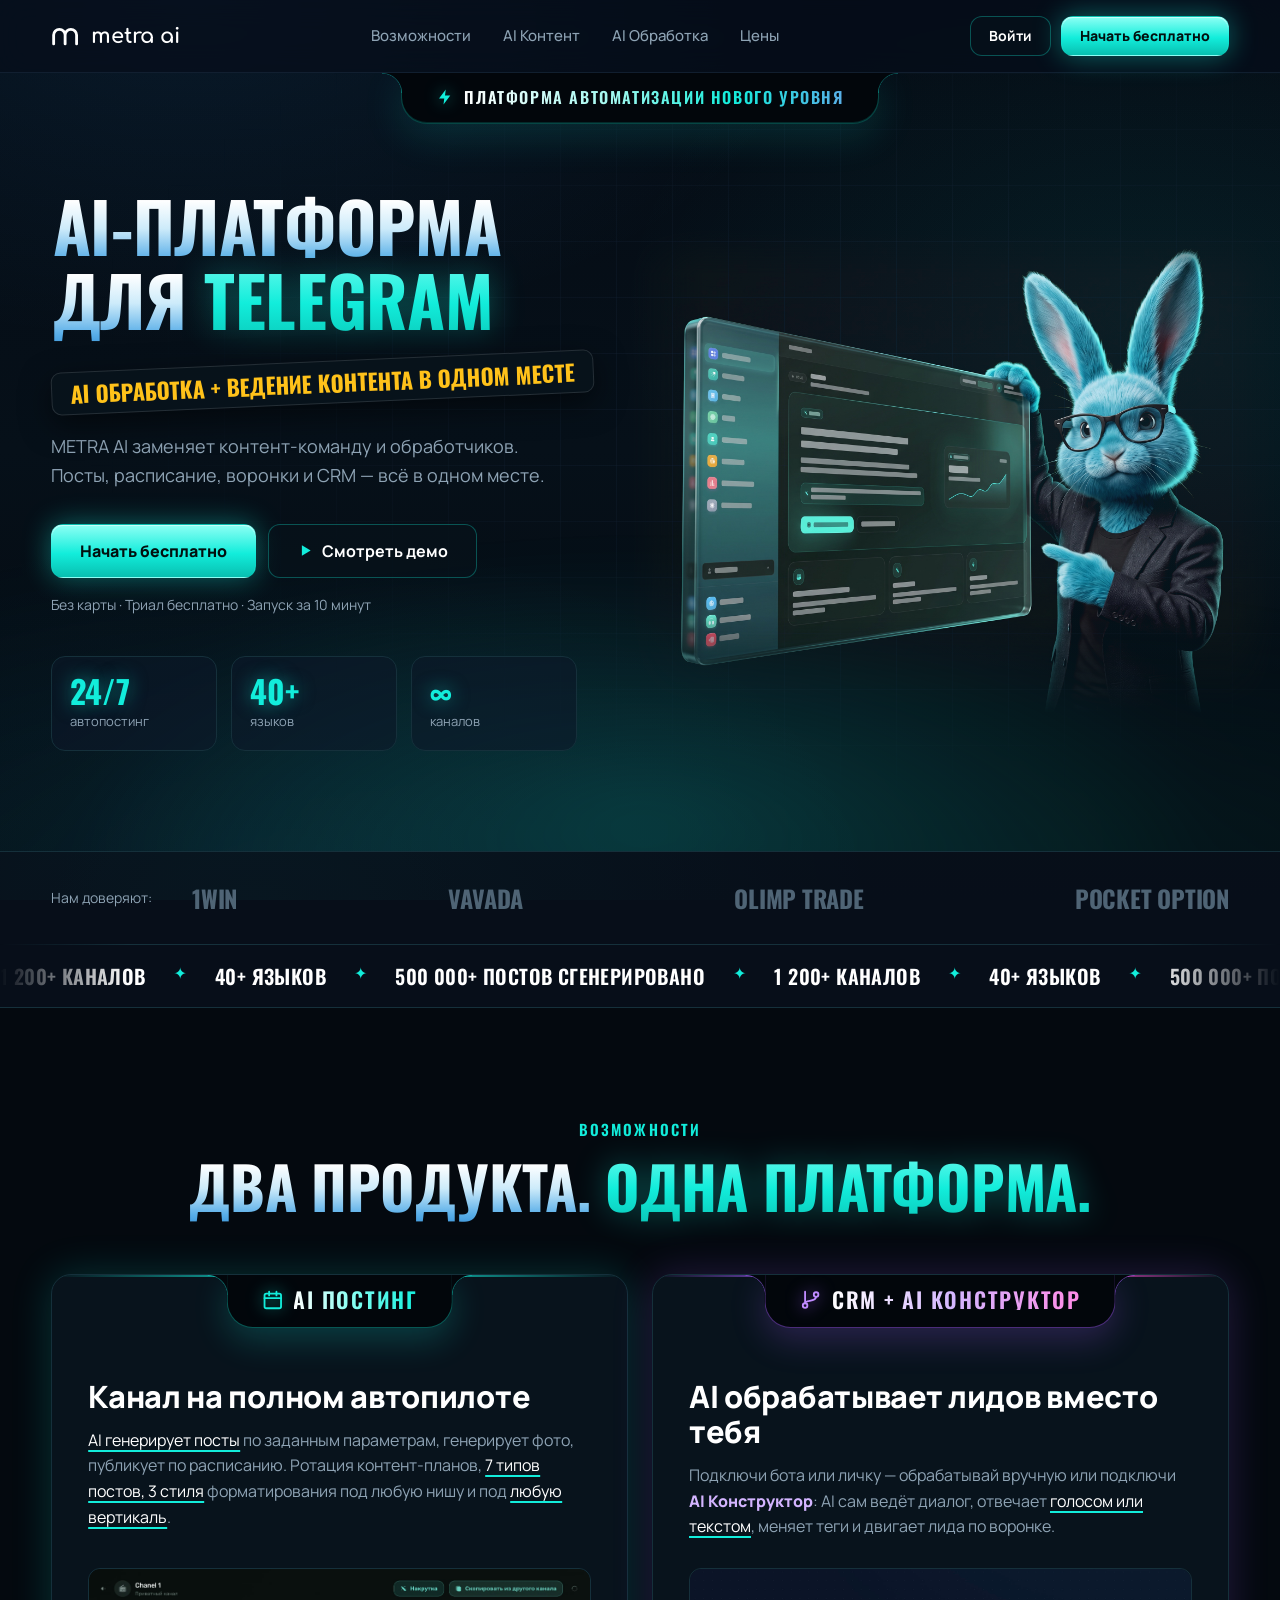
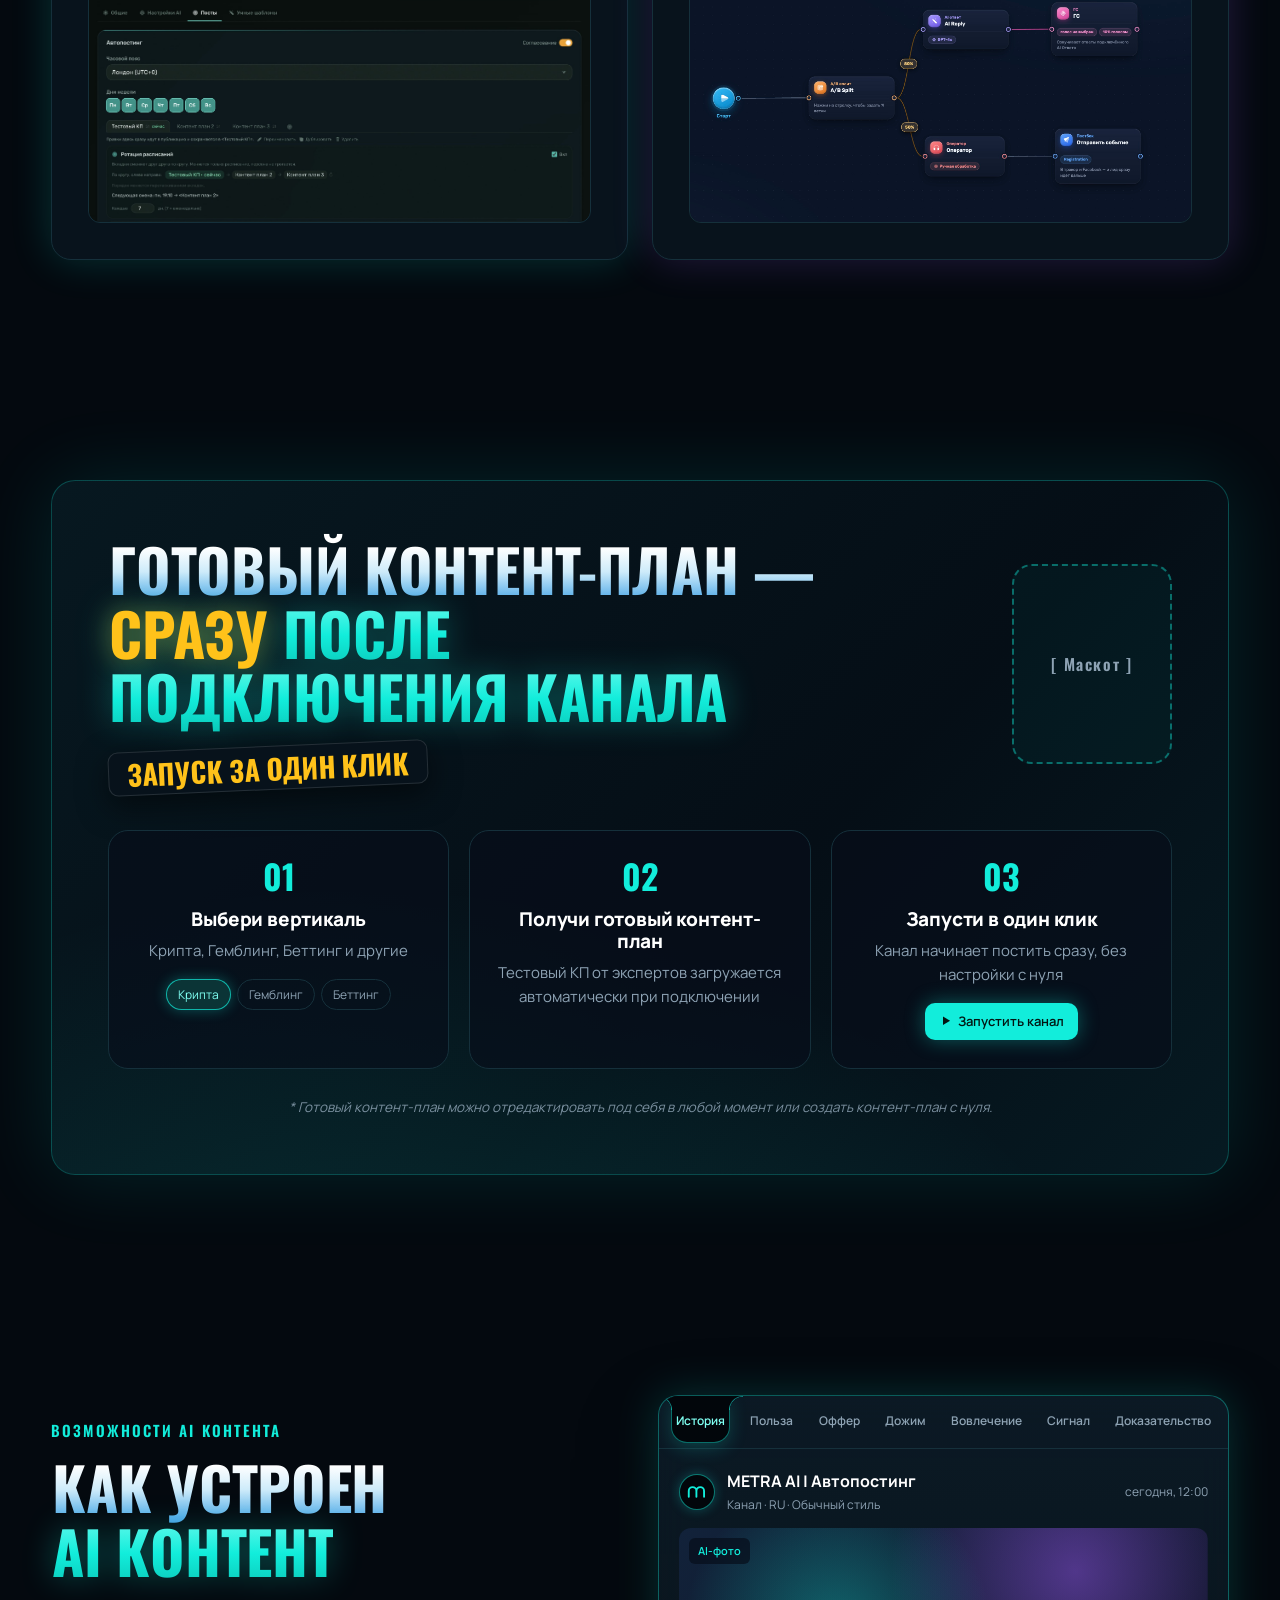
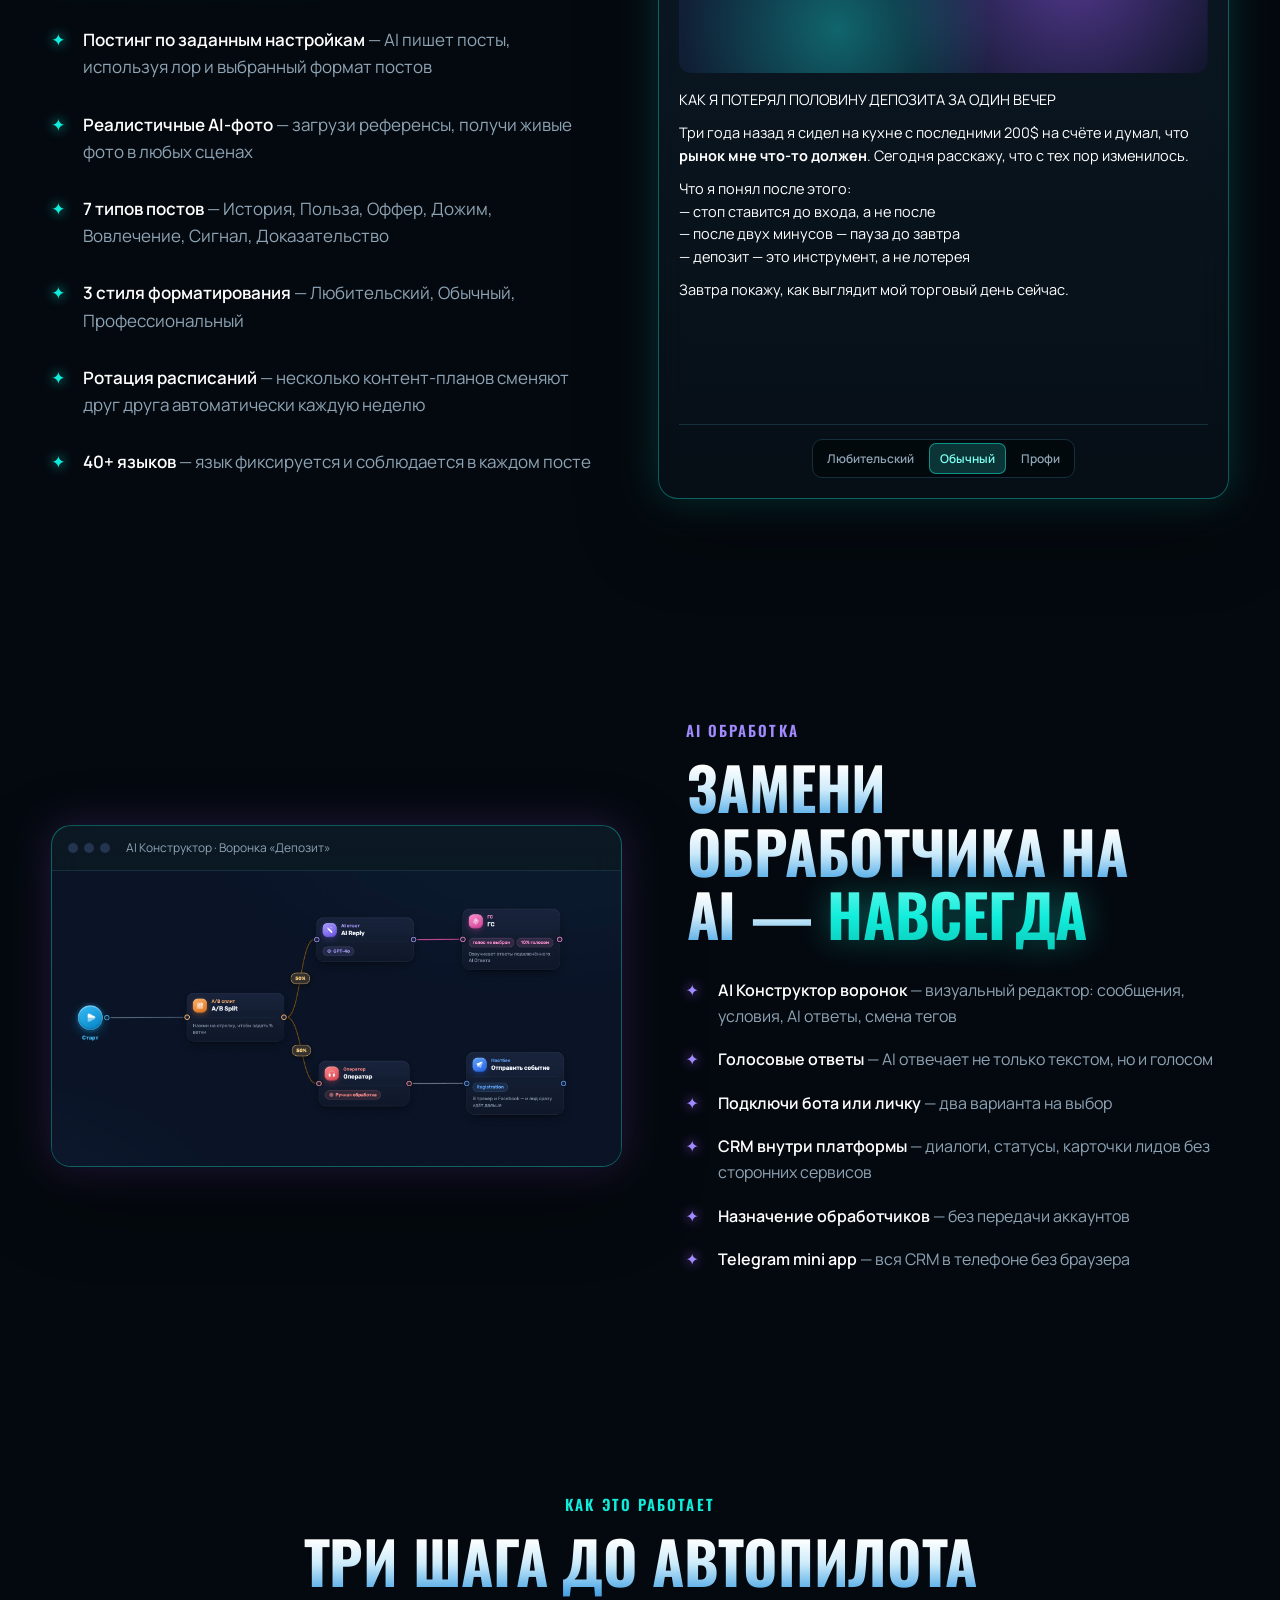
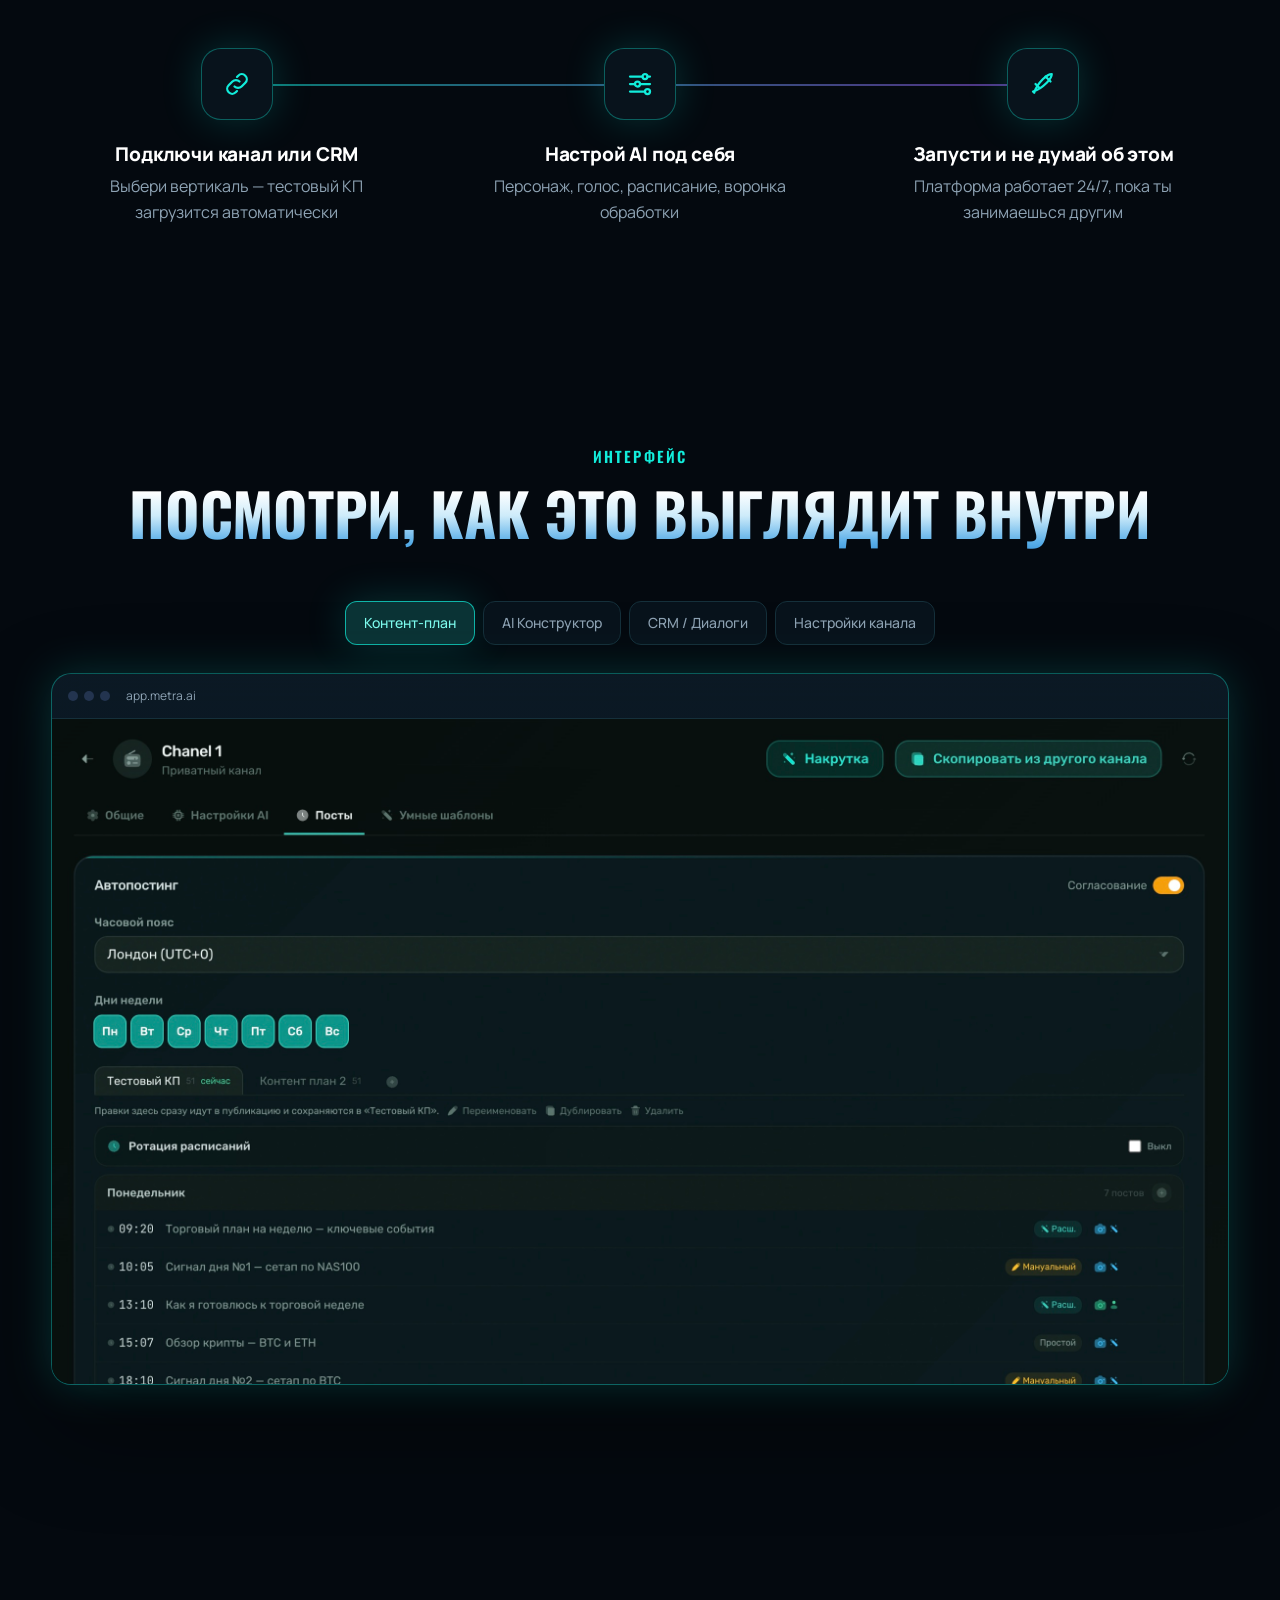
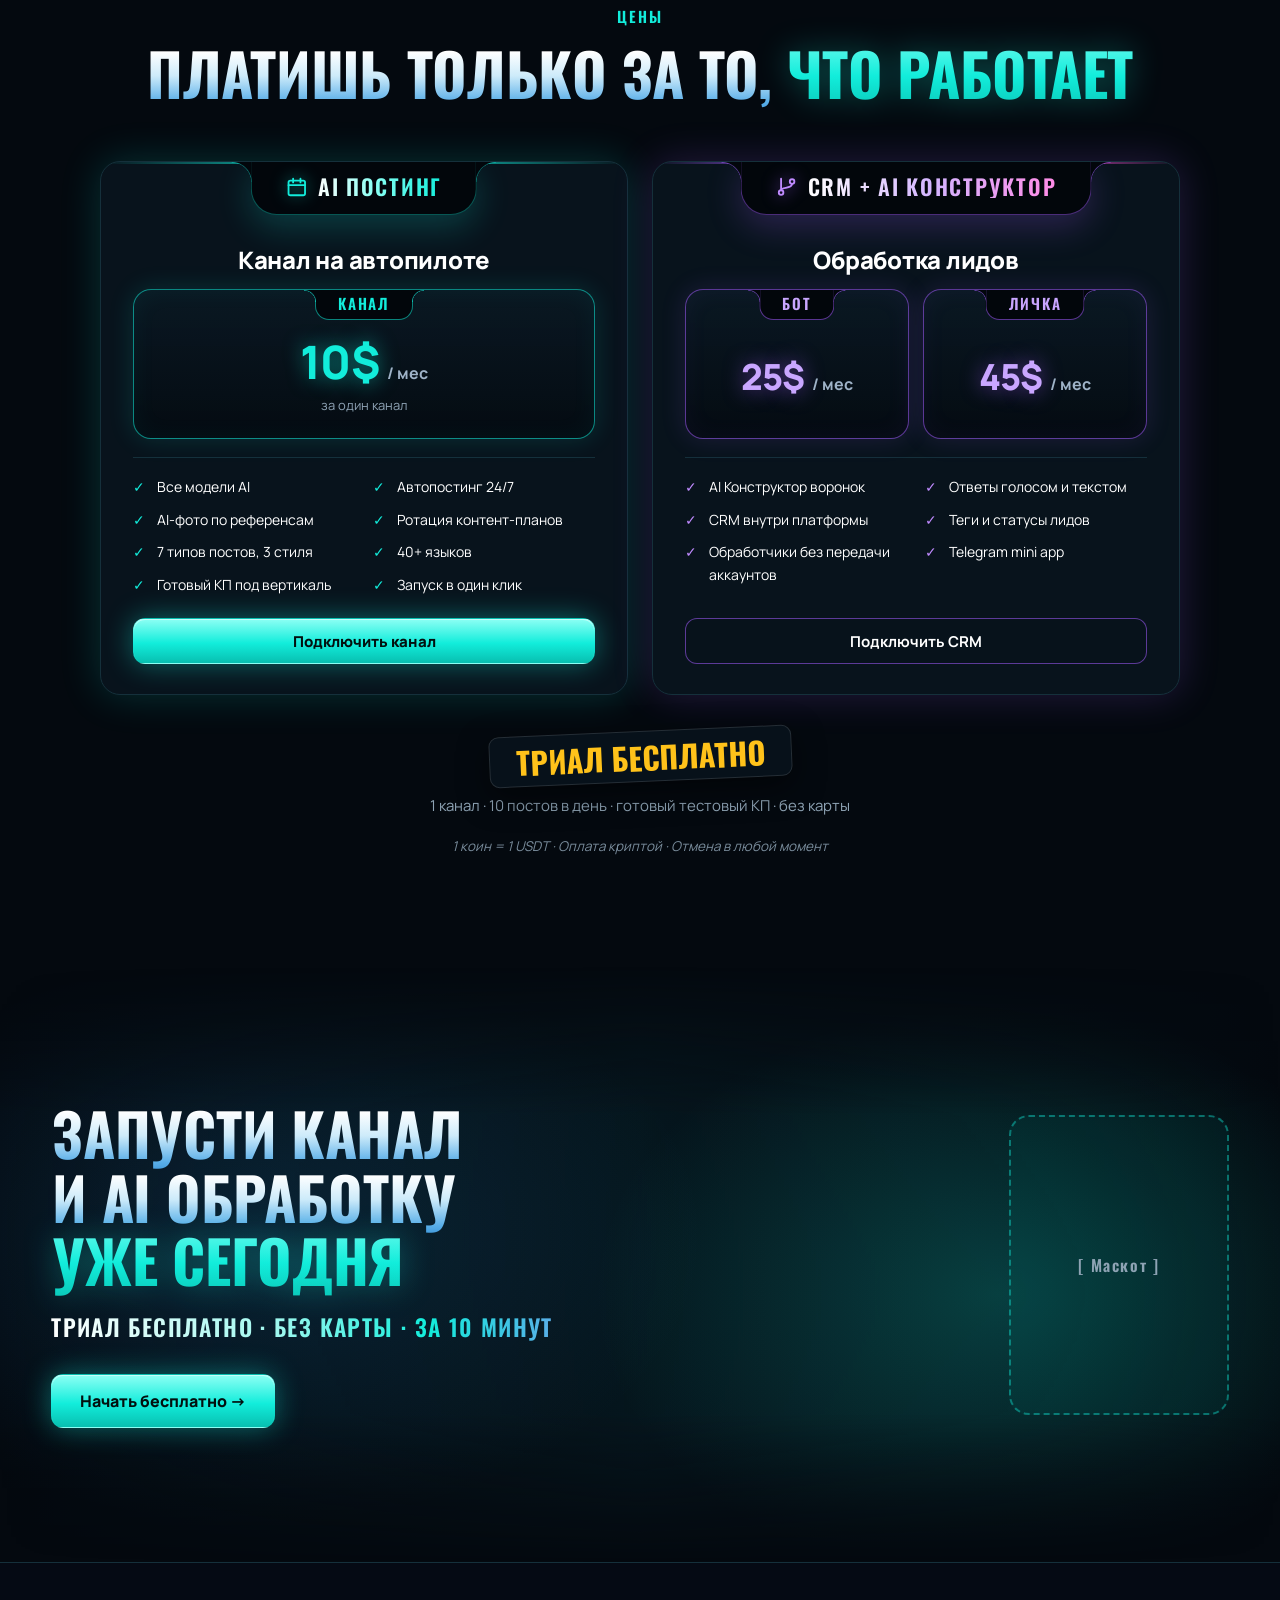
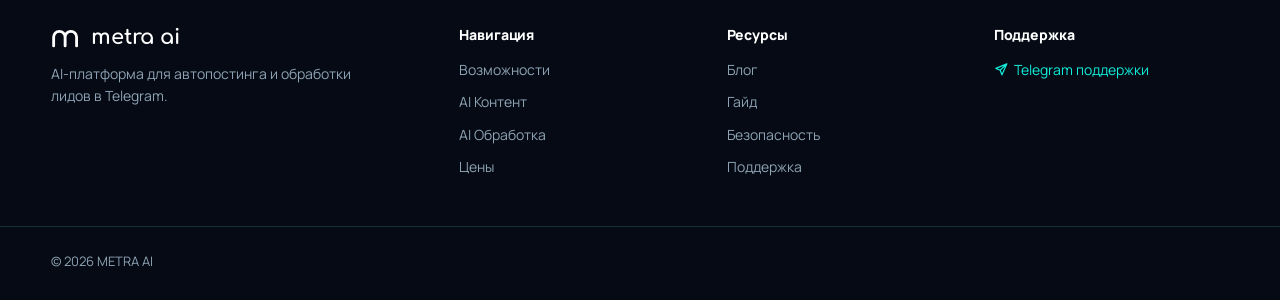
==== commit 4162f815: "Real product screenshots (private data blurred), hero art with mascot, mobile layout fixes Co-Author" ====
--- a/index.html
+++ b/index.html
@@ -73,34 +73,8 @@
       </div>
     </div>
 
-    <div class="hero__visual reveal">
-      <div class="glass hero__mock">
-        <div class="mock-bar"><i></i><i></i><i></i><span>app.metra.ai / dashboard</span></div>
-        <div class="hero__mock-body">
-          <div class="mini-side">
-            <span class="on"></span><span></span><span></span><span></span><span></span>
-          </div>
-          <div class="mini-main">
-            <div class="mini-row">
-              <div class="kpi"><small>Постов сегодня</small><b>48</b><em class="up">+12%</em></div>
-              <div class="kpi"><small>Лидов в работе</small><b>317</b><em class="up">+31%</em></div>
-            </div>
-            <div class="chart">
-              <svg viewBox="0 0 300 90" preserveAspectRatio="none">
-                <defs><linearGradient id="cg" x1="0" y1="0" x2="0" y2="1"><stop offset="0" stop-color="#12EDDB" stop-opacity=".35"/><stop offset="1" stop-color="#12EDDB" stop-opacity="0"/></linearGradient></defs>
-                <path d="M0 70 L30 62 L60 66 L90 48 L120 52 L150 36 L180 40 L210 24 L240 30 L270 14 L300 18 L300 90 L0 90 Z" fill="url(#cg)"/>
-                <path d="M0 70 L30 62 L60 66 L90 48 L120 52 L150 36 L180 40 L210 24 L240 30 L270 14 L300 18" stroke="#12EDDB" stroke-width="2" fill="none"/>
-              </svg>
-            </div>
-            <div class="mini-feed">
-              <div><span class="dot dot--c"></span>Пост «Сигнал» опубликован<small>12:00</small></div>
-              <div><span class="dot dot--c"></span>Лид → тег «Депозит»<small>12:04</small></div>
-              <div><span class="dot dot--c"></span>AI-фото сгенерировано<small>12:09</small></div>
-            </div>
-          </div>
-        </div>
-      </div>
-      <div class="mascot hero__mascot">[ Маскот ]</div>
+    <div class="hero__visual hero__visual--art reveal">
+      <img class="hero__art" src="img/hero.jpg" alt="Маскот METRA AI показывает на интерфейс платформы" width="2400" height="1792" decoding="async" fetchpriority="high">
     </div>
   </div>
 </section>
@@ -138,33 +112,14 @@
         <div class="card__notch"><svg class="ic"><use href="#i-cal"/></svg><span>AI Постинг</span></div>
         <h3>Канал на полном автопилоте</h3>
         <p><span class="u">AI генерирует посты</span> по заданным параметрам, генерирует фото, публикует по расписанию. Ротация контент-планов, <span class="u">7 типов постов, 3 стиля</span> форматирования под любую нишу и под <span class="u">любую вертикаль</span>.</p>
-        <div class="mock plan">
-          <div class="btabs">
-            <span class="btab on">КП · Неделя 1</span><span class="btab">КП · Неделя 2</span><span class="btab">КП · Неделя 3</span><span class="btab btab--add">+</span>
-          </div>
-          <div class="plan__grid">
-            <div class="plan__day"><b>Пн</b><i class="pt pt--story">История</i><i class="pt pt--offer">Оффер</i></div>
-            <div class="plan__day"><b>Вт</b><i class="pt pt--use">Польза</i><i class="pt pt--signal">Сигнал</i></div>
-            <div class="plan__day"><b>Ср</b><i class="pt pt--engage">Вовлечение</i><i class="pt pt--proof">Доказат.</i></div>
-            <div class="plan__day"><b>Чт</b><i class="pt pt--signal">Сигнал</i><i class="pt pt--push">Дожим</i></div>
-            <div class="plan__day"><b>Пт</b><i class="pt pt--story">История</i><i class="pt pt--offer">Оффер</i></div>
-          </div>
-        </div>
+        <div class="mock shot-frame"><img class="shot" src="img/screens/autoposting.jpg" alt="Автопостинг и ротация контент-планов" width="2400" height="1190" loading="lazy" decoding="async"></div>
       </article>
 
       <article class="card card--purple card--link reveal" data-href="#ai-processing" role="link" tabindex="0" aria-label="CRM + AI Конструктор — подробнее">
         <div class="card__notch"><svg class="ic"><use href="#i-branch"/></svg><span>CRM + AI Конструктор</span></div>
         <h3>AI обрабатывает лидов вместо тебя</h3>
         <p>Подключи бота или личку — обрабатывай вручную или подключи <b class="hl hl--p">AI Конструктор</b>: AI сам ведёт диалог, отвечает <span class="u">голосом или текстом</span>, меняет теги и двигает лида по воронке.</p>
-        <div class="mock flow flow--sm">
-          <svg class="flow__lines" viewBox="0 0 100 100" preserveAspectRatio="none">
-            <path d="M50 6 V36"/><path d="M50 36 C50 52 24 52 24 68"/><path d="M50 36 C50 52 76 52 76 68"/>
-          </svg>
-          <div class="node node--start" style="left:50%;top:6%">Новый лид</div>
-          <div class="node node--ai" style="left:50%;top:36%"><svg class="ic"><use href="#i-spark"/></svg>AI ответ</div>
-          <div class="node node--cond" style="left:24%;top:68%">Тег: Тёплый</div>
-          <div class="node node--voice" style="left:76%;top:68%"><svg class="ic"><use href="#i-mic"/></svg>Голосовое</div>
-        </div>
+        <div class="mock shot-frame"><img class="shot" src="img/screens/funnel.jpg" alt="AI конструктор воронок" width="1950" height="1012" loading="lazy" decoding="async"></div>
       </article>
     </div>
   </div>
@@ -177,7 +132,7 @@
       <div class="launch__glow"></div>
       <div class="launch__head">
         <div>
-          <h2><span class="chrome">Готовый контент-план&nbsp;—<br><span class="accent"><span class="mark-word">сразу</span> после подключения&nbsp;канала</span></span></h2>
+          <h2><span class="chrome">Готовый <span class="nowrap">контент-план</span>&nbsp;—<br><span class="accent"><span class="mark-word">сразу</span> после подключения&nbsp;канала</span></span></h2>
           <span class="plaque plaque--y">Запуск за один клик</span>
         </div>
         <div class="mascot launch__mascot">[ Маскот ]</div>
@@ -258,19 +213,7 @@
     <div class="split__visual reveal">
       <div class="glass">
         <div class="mock-bar"><i></i><i></i><i></i><span>AI Конструктор · Воронка «Депозит»</span></div>
-        <div class="mock flow flow--lg">
-          <svg class="flow__lines" viewBox="0 0 100 100" preserveAspectRatio="none">
-            <path d="M50 5 V51"/>
-            <path d="M50 51 C50 64 22 62 22 76"/><path d="M50 51 C50 64 78 62 78 76"/>
-            <path d="M22 76 V94"/>
-          </svg>
-          <div class="node node--start" style="left:50%;top:5%"><svg class="ic ic--fill"><use href="#i-play"/></svg>Старт: /start</div>
-          <div class="node node--msg" style="left:50%;top:29%"><svg class="ic"><use href="#i-msg"/></svg>Приветствие</div>
-          <div class="node node--cond" style="left:50%;top:51%"><svg class="ic"><use href="#i-branch"/></svg>Условие: ответил?</div>
-          <div class="node node--ai" style="left:22%;top:76%"><svg class="ic"><use href="#i-spark"/></svg>AI ответ + голос</div>
-          <div class="node node--voice" style="left:78%;top:76%"><svg class="ic"><use href="#i-clock"/></svg>Дожим через 2ч</div>
-          <div class="node node--tag" style="left:22%;top:94%"><svg class="ic"><use href="#i-tag"/></svg>Тег → Тёплый</div>
-        </div>
+        <img class="shot" src="img/screens/funnel.jpg" alt="AI конструктор воронок" width="1950" height="1012" loading="lazy" decoding="async">
       </div>
     </div>
     <div class="split__text reveal">
@@ -340,71 +283,22 @@
 
       <!-- Tab 1 -->
       <div class="pane on" id="p-plan">
-        <div class="btabs">
-          <span class="btab on"><svg class="ic"><use href="#i-cal"/></svg>КП «Крипта RU» ×</span><span class="btab"><svg class="ic"><use href="#i-cal"/></svg>КП «Крипта EN» ×</span><span class="btab"><svg class="ic"><use href="#i-cal"/></svg>КП «Ротация B» ×</span><span class="btab btab--add">+</span>
-        </div>
-        <div class="week">
-          <div class="week__col"><b>Пн</b><div class="slot"><small>09:00</small><i class="pt pt--story">История</i></div><div class="slot"><small>14:00</small><i class="pt pt--use">Польза</i></div><div class="slot"><small>20:00</small><i class="pt pt--offer">Оффер</i></div></div>
-          <div class="week__col"><b>Вт</b><div class="slot"><small>10:00</small><i class="pt pt--signal">Сигнал</i></div><div class="slot"><small>15:00</small><i class="pt pt--engage">Вовлечение</i></div><div class="slot"><small>21:00</small><i class="pt pt--push">Дожим</i></div></div>
-          <div class="week__col"><b>Ср</b><div class="slot"><small>09:00</small><i class="pt pt--proof">Доказательство</i></div><div class="slot"><small>13:00</small><i class="pt pt--signal">Сигнал</i></div><div class="slot"><small>19:00</small><i class="pt pt--story">История</i></div></div>
-          <div class="week__col"><b>Чт</b><div class="slot"><small>11:00</small><i class="pt pt--use">Польза</i></div><div class="slot"><small>16:00</small><i class="pt pt--offer">Оффер</i></div><div class="slot"><small>20:00</small><i class="pt pt--engage">Вовлечение</i></div></div>
-          <div class="week__col"><b>Пт</b><div class="slot"><small>09:00</small><i class="pt pt--signal">Сигнал</i></div><div class="slot"><small>14:00</small><i class="pt pt--proof">Доказательство</i></div><div class="slot"><small>20:00</small><i class="pt pt--push">Дожим</i></div></div>
-          <div class="week__col"><b>Сб</b><div class="slot"><small>12:00</small><i class="pt pt--story">История</i></div><div class="slot"><small>18:00</small><i class="pt pt--engage">Вовлечение</i></div></div>
-          <div class="week__col"><b>Вс</b><div class="slot"><small>12:00</small><i class="pt pt--use">Польза</i></div><div class="slot"><small>19:00</small><i class="pt pt--offer">Оффер</i></div></div>
-        </div>
+        <img class="shot" src="img/screens/content-plan.jpg" alt="Контент-план" width="2400" height="1359" loading="lazy" decoding="async">
       </div>
 
       <!-- Tab 2 -->
       <div class="pane" id="p-flow">
-        <div class="flow-ed">
-          <div class="flow-ed__palette">
-            <small>Блоки</small>
-            <span><svg class="ic"><use href="#i-msg"/></svg>Сообщение</span><span><svg class="ic"><use href="#i-branch"/></svg>Условие</span><span><svg class="ic"><use href="#i-spark"/></svg>AI ответ</span><span><svg class="ic"><use href="#i-mic"/></svg>Голос</span><span><svg class="ic"><use href="#i-tag"/></svg>Тег</span><span><svg class="ic"><use href="#i-clock"/></svg>Задержка</span>
-          </div>
-          <div class="mock flow flow--xl">
-            <svg class="flow__lines" viewBox="0 0 100 100" preserveAspectRatio="none">
-              <path d="M9 50 H35"/><path d="M35 50 C49 50 49 26 63 26"/><path d="M35 50 C49 50 49 74 63 74"/>
-              <path d="M63 26 H90"/><path d="M63 74 H90"/>
-            </svg>
-            <div class="node node--start" style="left:9%;top:50%"><svg class="ic ic--fill"><use href="#i-play"/></svg>Старт</div>
-            <div class="node node--cond" style="left:35%;top:50%"><svg class="ic"><use href="#i-branch"/></svg>Интерес?</div>
-            <div class="node node--ai" style="left:63%;top:26%"><svg class="ic"><use href="#i-spark"/></svg>AI ответ</div>
-            <div class="node node--voice" style="left:63%;top:74%"><svg class="ic"><use href="#i-clock"/></svg>Дожим 2ч</div>
-            <div class="node node--tag" style="left:90%;top:26%"><svg class="ic"><use href="#i-tag"/></svg>Тёплый</div>
-            <div class="node node--msg" style="left:90%;top:74%"><svg class="ic"><use href="#i-mic"/></svg>Голосовое</div>
-          </div>
-        </div>
+        <img class="shot" src="img/screens/constructor.jpg" alt="AI конструктор" width="2400" height="1252" loading="lazy" decoding="async">
       </div>
 
       <!-- Tab 3 -->
       <div class="pane" id="p-crm">
-        <div class="crm">
-          <div class="crm__list">
-            <div class="crm__item on"><span class="avatar avatar--p">Д</span><div><b>Дмитрий</b><small>Ок, а как пополнить?</small></div><em class="t t--warm">Тёплый</em></div>
-            <div class="crm__item"><span class="avatar">М</span><div><b>Мария</b><small><svg class="ic"><use href="#i-mic"/></svg>Голосовое 0:14</small></div><em class="t t--new">Новый</em></div>
-            <div class="crm__item"><span class="avatar avatar--p">S</span><div><b>Sergio</b><small>Done, deposit sent</small></div><em class="t t--dep">Депозит</em></div>
-            <div class="crm__item"><span class="avatar">И</span><div><b>Игорь</b><small>Подумаю...</small></div><em class="t t--cold">Холодный</em></div>
-          </div>
-          <div class="crm__chat">
-            <div class="crm__chat-head"><b>Дмитрий</b><span class="t t--warm">Тёплый</span><span class="crm__ai"><svg class="ic"><use href="#i-spark"/></svg>AI ведёт диалог</span></div>
-            <div class="msg msg--in">Привет, увидел пост про сигналы. Это бесплатно?</div>
-            <div class="msg msg--out">Привет, Дмитрий! Да, сигналы бесплатные для подписчиков. Скинуть, как начать за 5 минут?</div>
-            <div class="msg msg--in">Ок, а как пополнить?</div>
-            <div class="msg msg--out msg--voice"><span><svg class="ic ic--fill"><use href="#i-play"/></svg></span><span class="wave"><i></i><i></i><i></i><i></i><i></i><i></i><i></i><i></i><i></i><i></i><i></i><i></i></span><small>0:21</small></div>
-          </div>
-        </div>
+        <img class="shot" src="img/screens/crm.jpg" alt="CRM и диалоги" width="2400" height="1253" loading="lazy" decoding="async">
       </div>
 
       <!-- Tab 4 -->
       <div class="pane" id="p-set">
-        <div class="settings">
-          <div class="field"><label>Вертикаль</label><div class="verticals"><span class="on">Крипта</span><span>Гемблинг</span><span>Беттинг</span><span>Финансы</span><span>Другое</span></div></div>
-          <div class="field"><label>Язык канала</label><div class="input"><span class="lang">RU</span> Русский <small>зафиксирован</small></div></div>
-          <div class="field"><label>Персонаж</label><div class="input">Алекс, 29 лет, трейдер из Москвы, уверенный и ироничный</div></div>
-          <div class="field"><label>Стиль форматирования</label><div class="verticals"><span>Любительский</span><span class="on">Обычный</span><span>Профессиональный</span></div></div>
-          <div class="field field--row"><label>Ротация контент-планов</label><span class="toggle on"></span></div>
-          <div class="field field--row"><label>Генерация AI-фото</label><span class="toggle on"></span></div>
-        </div>
+        <img class="shot" src="img/screens/settings.jpg" alt="Настройки канала" width="2400" height="1516" loading="lazy" decoding="async">
       </div>
     </div>
   </div>
--- a/styles.css
+++ b/styles.css
@@ -31,6 +31,15 @@
   -webkit-font-smoothing: antialiased;
   overflow-x: hidden;
 }
+/* soft page-wide background gradient, fixed so it never breaks between sections */
+body::before {
+  content: ""; position: fixed; inset: 0; z-index: -1; pointer-events: none;
+  background:
+    radial-gradient(ellipse 70% 55% at 15% 0%, rgba(42,168,255,.09), transparent 70%),
+    radial-gradient(ellipse 60% 60% at 90% 35%, rgba(18,237,219,.07), transparent 70%),
+    radial-gradient(ellipse 70% 60% at 20% 100%, rgba(18,237,219,.06), transparent 70%),
+    linear-gradient(180deg, #050B14 0%, #061019 50%, #04090F 100%);
+}
 img { max-width: 100%; display: block; }
 a { color: inherit; text-decoration: none; }
 button { font: inherit; color: inherit; cursor: pointer; }
@@ -158,6 +167,16 @@
   .reveal { opacity: 1; transform: none; transition: none; }
   .marquee__track { animation: none !important; }
 }
+
+/* screenshots */
+.shot { display: block; width: 100%; height: auto; }
+.shot-frame { overflow: hidden; padding: 0; }
+.shot-frame .shot { border-radius: 11px; }
+/* feature cards: both screenshots get a frame of the same height, image centered inside */
+.duo .shot-frame { flex: none; aspect-ratio: 1.97; position: relative; background: #0B141B; }
+/* both card screenshots fill identical frames edge to edge */
+.duo .shot-frame .shot { position: absolute; inset: 0; width: 100%; height: 100%; object-fit: cover; object-position: center top; border-radius: 11px; }
+.iface .pane { min-height: 0; }
 
 /* ===== Hero ===== */
 .hero { position: relative; padding: 0 0 100px; overflow: hidden; }
@@ -239,6 +258,17 @@
 }
 .hero__mascot { position: absolute; right: -20px; top: 40px; width: 400px; height: 600px; z-index: 1; place-items: end center; padding-bottom: 60px; }
 
+/* hero art: one image (mascot + platform), edges faded into the page background */
+.hero__visual--art { min-height: 0; display: block; margin-right: calc(-1 * clamp(24px, 4vw, 64px)); }
+.hero__art {
+  width: 100%; height: auto; mix-blend-mode: lighten; /* the photo's near-black backdrop dissolves into the page */
+  -webkit-mask-image: linear-gradient(90deg, transparent 0%, #000 12%, #000 92%, transparent 100%), linear-gradient(180deg, transparent 0%, #000 10%, #000 80%, transparent 100%);
+  -webkit-mask-composite: source-in;
+          mask-image: linear-gradient(90deg, transparent 0%, #000 12%, #000 92%, transparent 100%), linear-gradient(180deg, transparent 0%, #000 10%, #000 80%, transparent 100%);
+          mask-composite: intersect;
+}
+@media (max-width: 1024px) { .hero__visual--art { margin: 0 auto; max-width: 720px; } }
+
 /* ===== Social proof ===== */
 .proof { border-block: 1px solid var(--border); background: rgba(13,24,41,.4); }
 .proof__inner { display: flex; align-items: center; gap: 40px; padding-block: 28px; }
@@ -363,6 +393,7 @@
 /* ===== Split sections ===== */
 .split { display: grid; grid-template-columns: 1fr 1.05fr; gap: 64px; align-items: center; }
 .split--rev { grid-template-columns: 1.05fr 1fr; }
+.split > *, .hero__inner > *, .duo > *, .plans > *, .launch__steps > * { min-width: 0; }
 .split__text h2 { margin-bottom: 32px; }
 .perks { list-style: none; padding: 0; margin: 0; display: flex; flex-direction: column; gap: 18px; }
 .perks li { position: relative; padding-left: 32px; color: var(--muted); }
@@ -670,7 +701,19 @@
   .node { font-size: 10px; padding: 6px 8px; }
   .flow--lg { aspect-ratio: 4 / 4.4; }
   .msg { max-width: 88%; }
-  .footer__inner { grid-template-columns: 1fr; }
+  .footer__inner { grid-template-columns: 1fr 1fr; }
+  .footer__brand { grid-column: 1 / -1; }
+  /* hero: dashboard first, mascot under it instead of overlapping */
+  .hero__visual { min-height: 0; display: flex; flex-direction: column; align-items: center; gap: 24px; }
+  .hero__mock { position: static; width: 100%; }
+  .hero__mascot { position: static; width: 220px; height: 330px; padding-bottom: 0; place-items: center; }
+  h2 { font-size: 30px; }
+  .post__head b { font-size: 15px; }
+  .post__time { display: none; }
+  .pane { min-height: 0; }
+  .final { align-items: stretch; }
+  .final__sub { font-size: 16px !important; letter-spacing: .03em; }
+  .final__mascot { align-self: center; width: 200px; height: 280px; }
   .plan-card__list { grid-template-columns: 1fr; }
   .price-pill b { font-size: 30px; }
   .price-pill--lg b { font-size: 38px; }
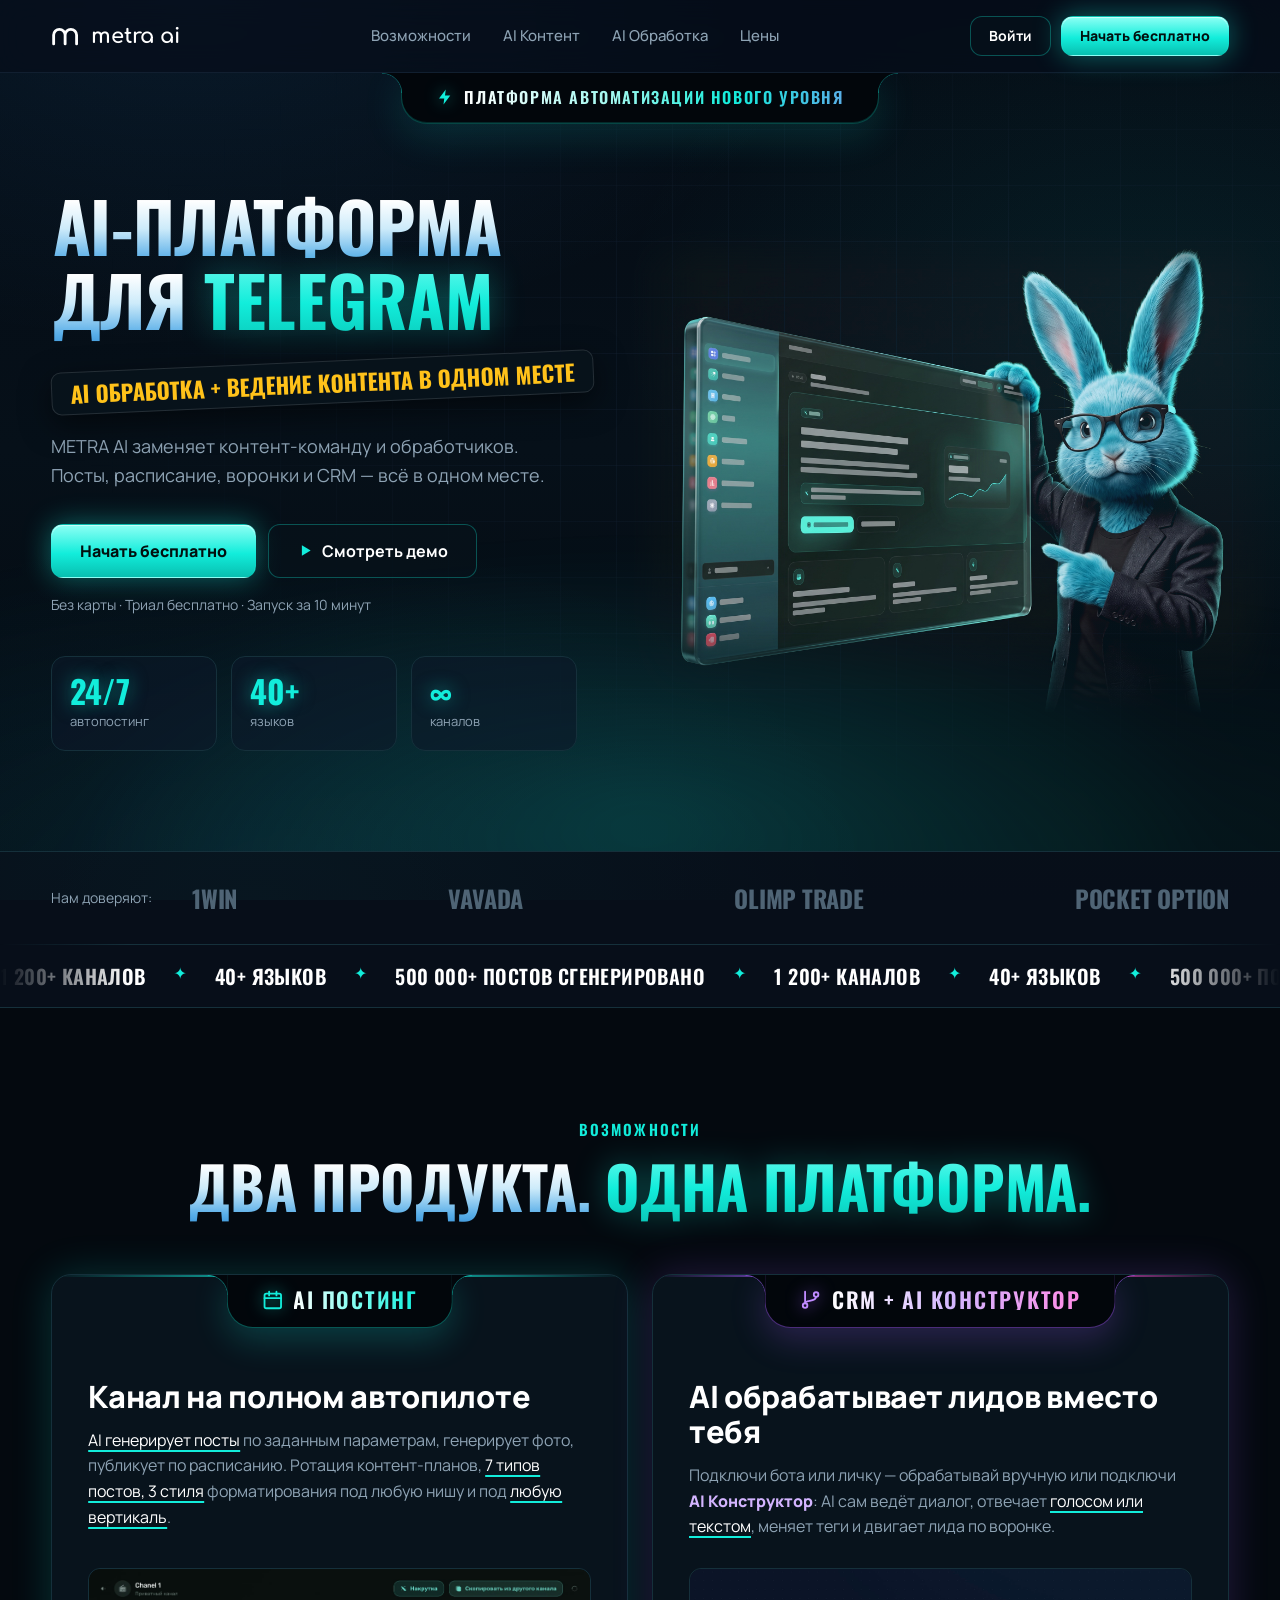
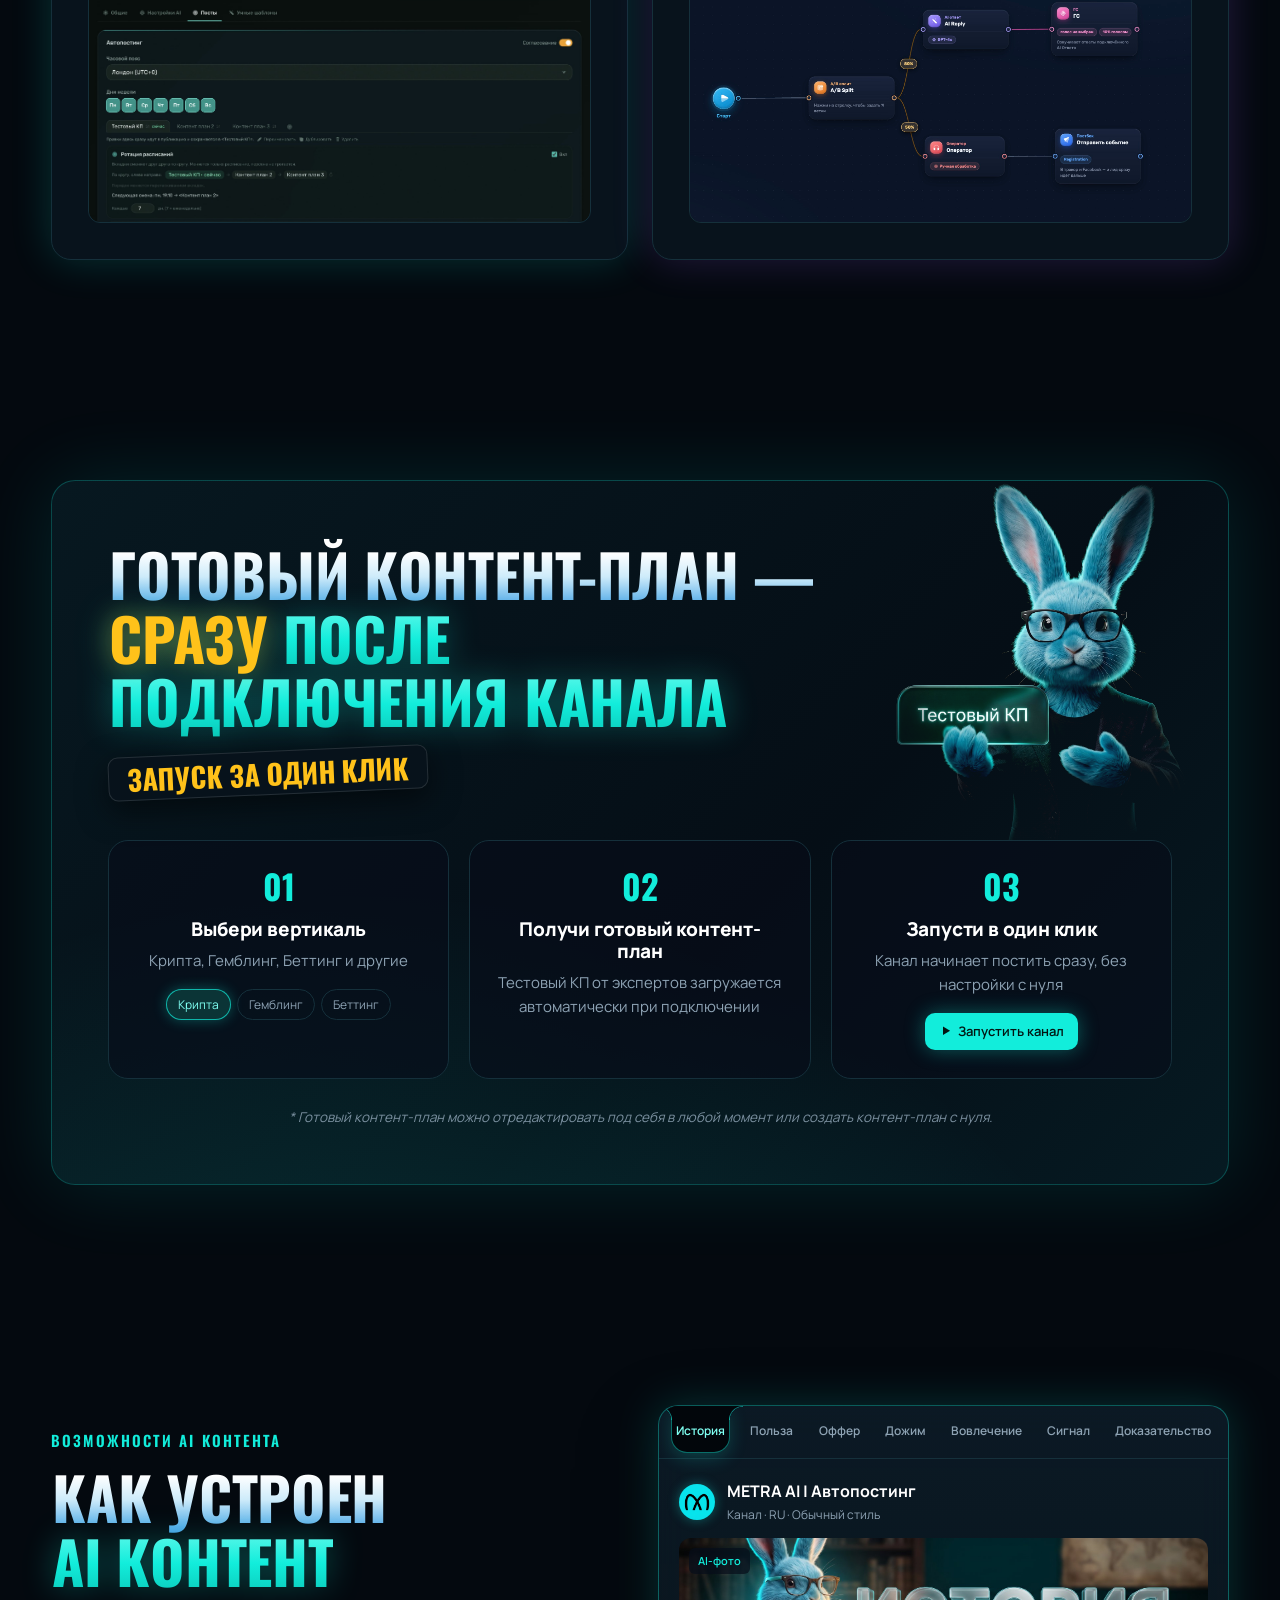
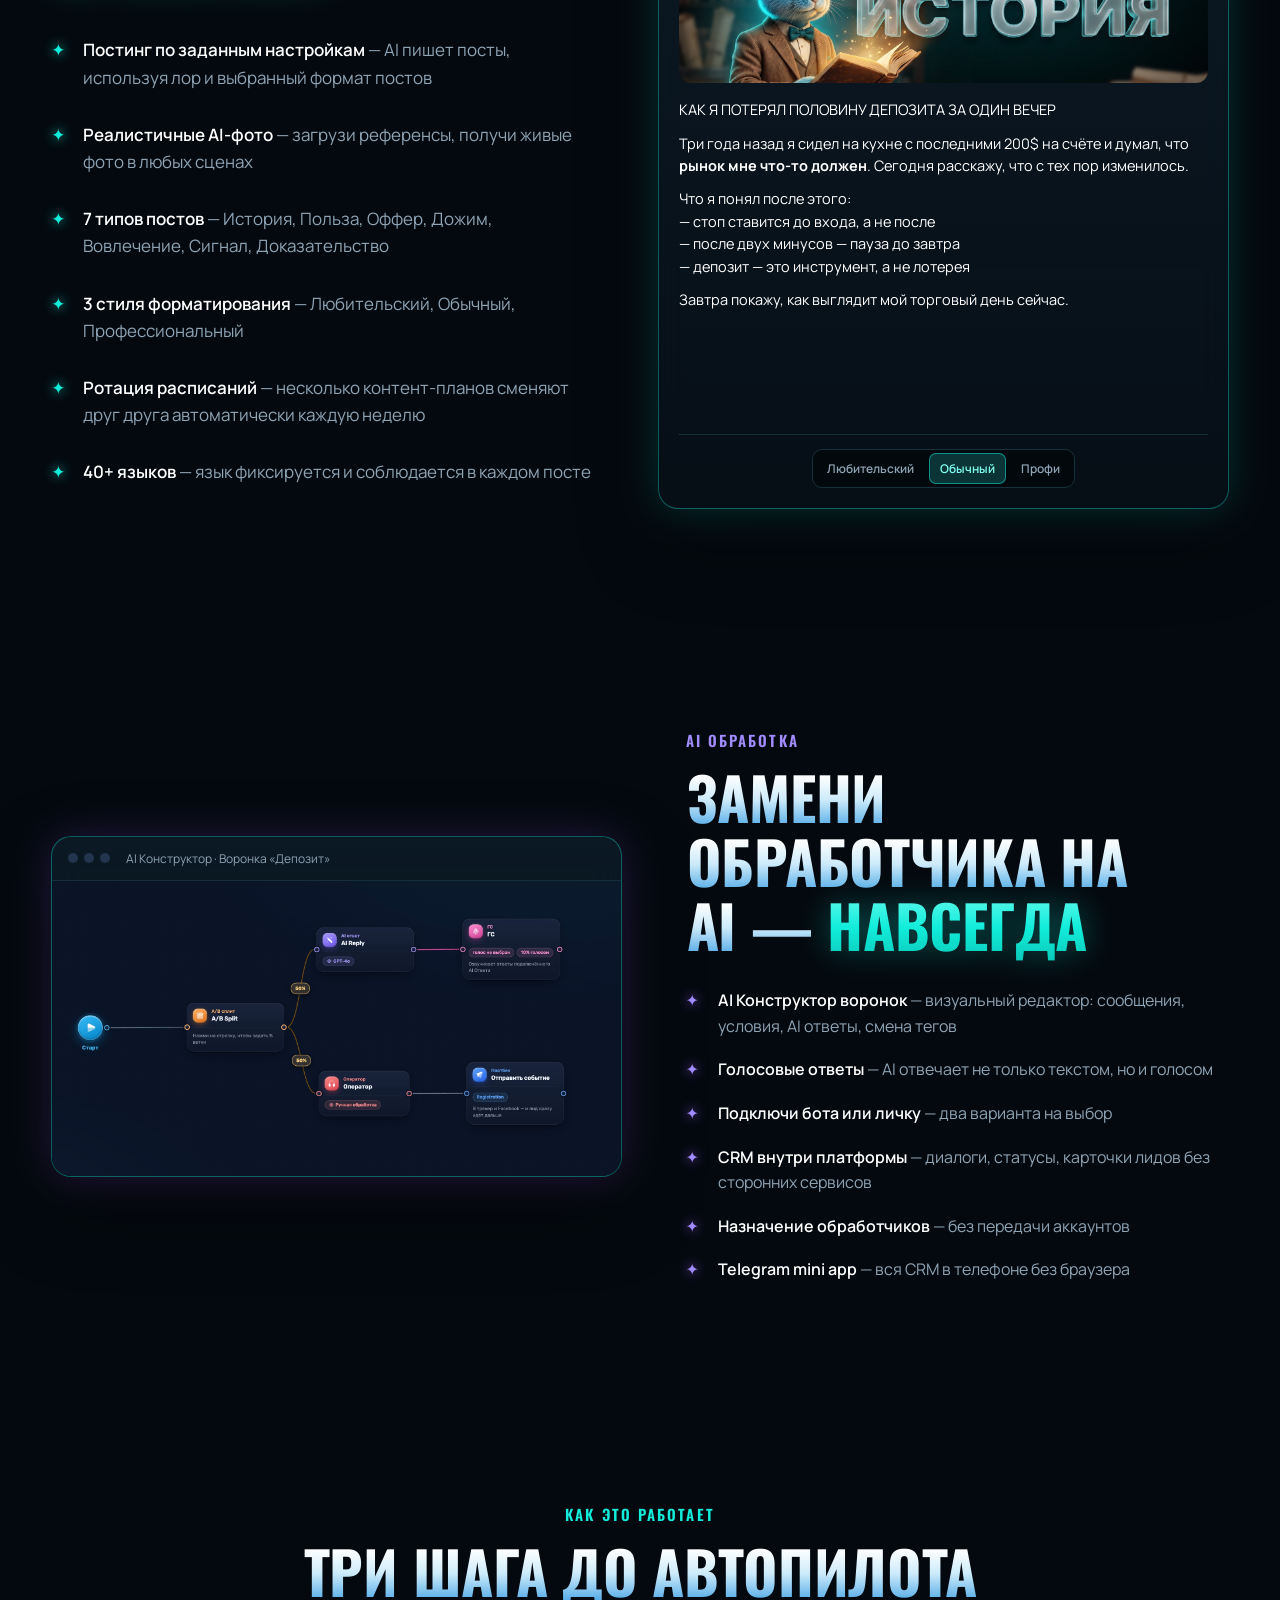
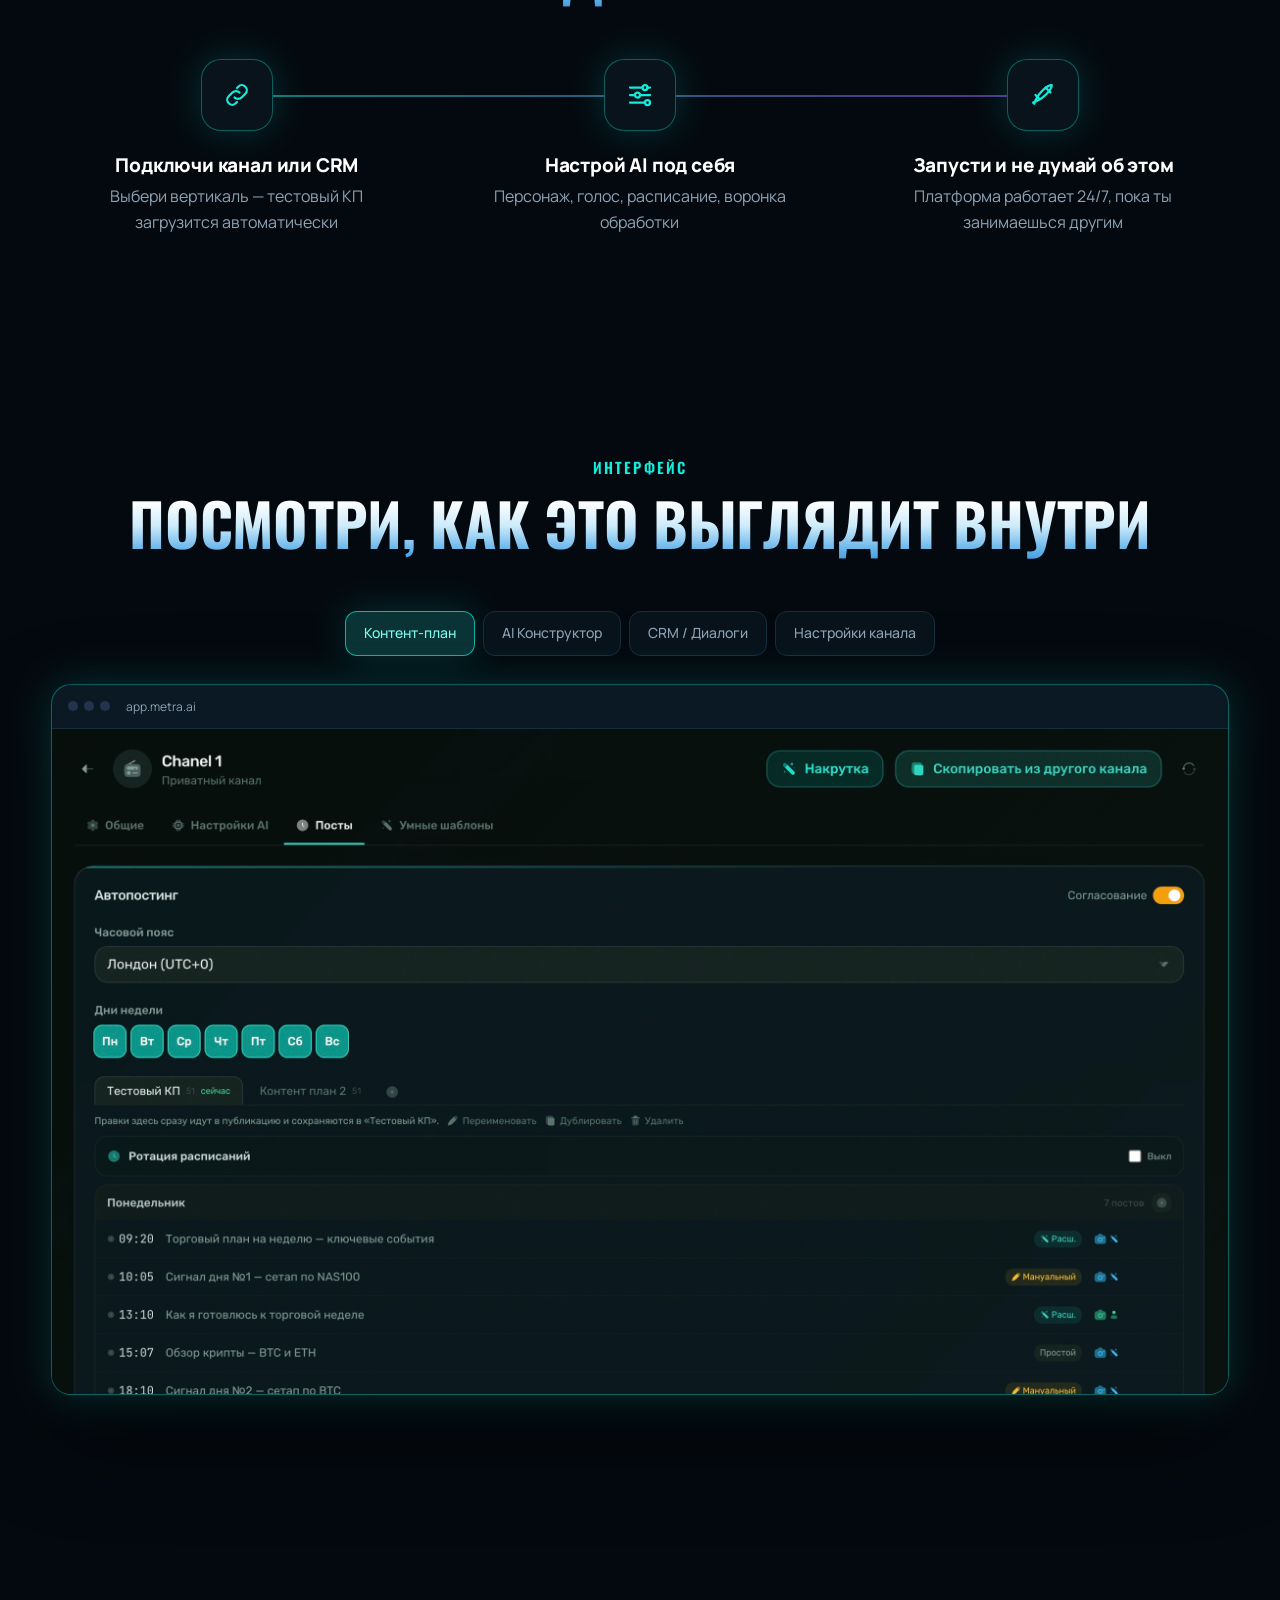
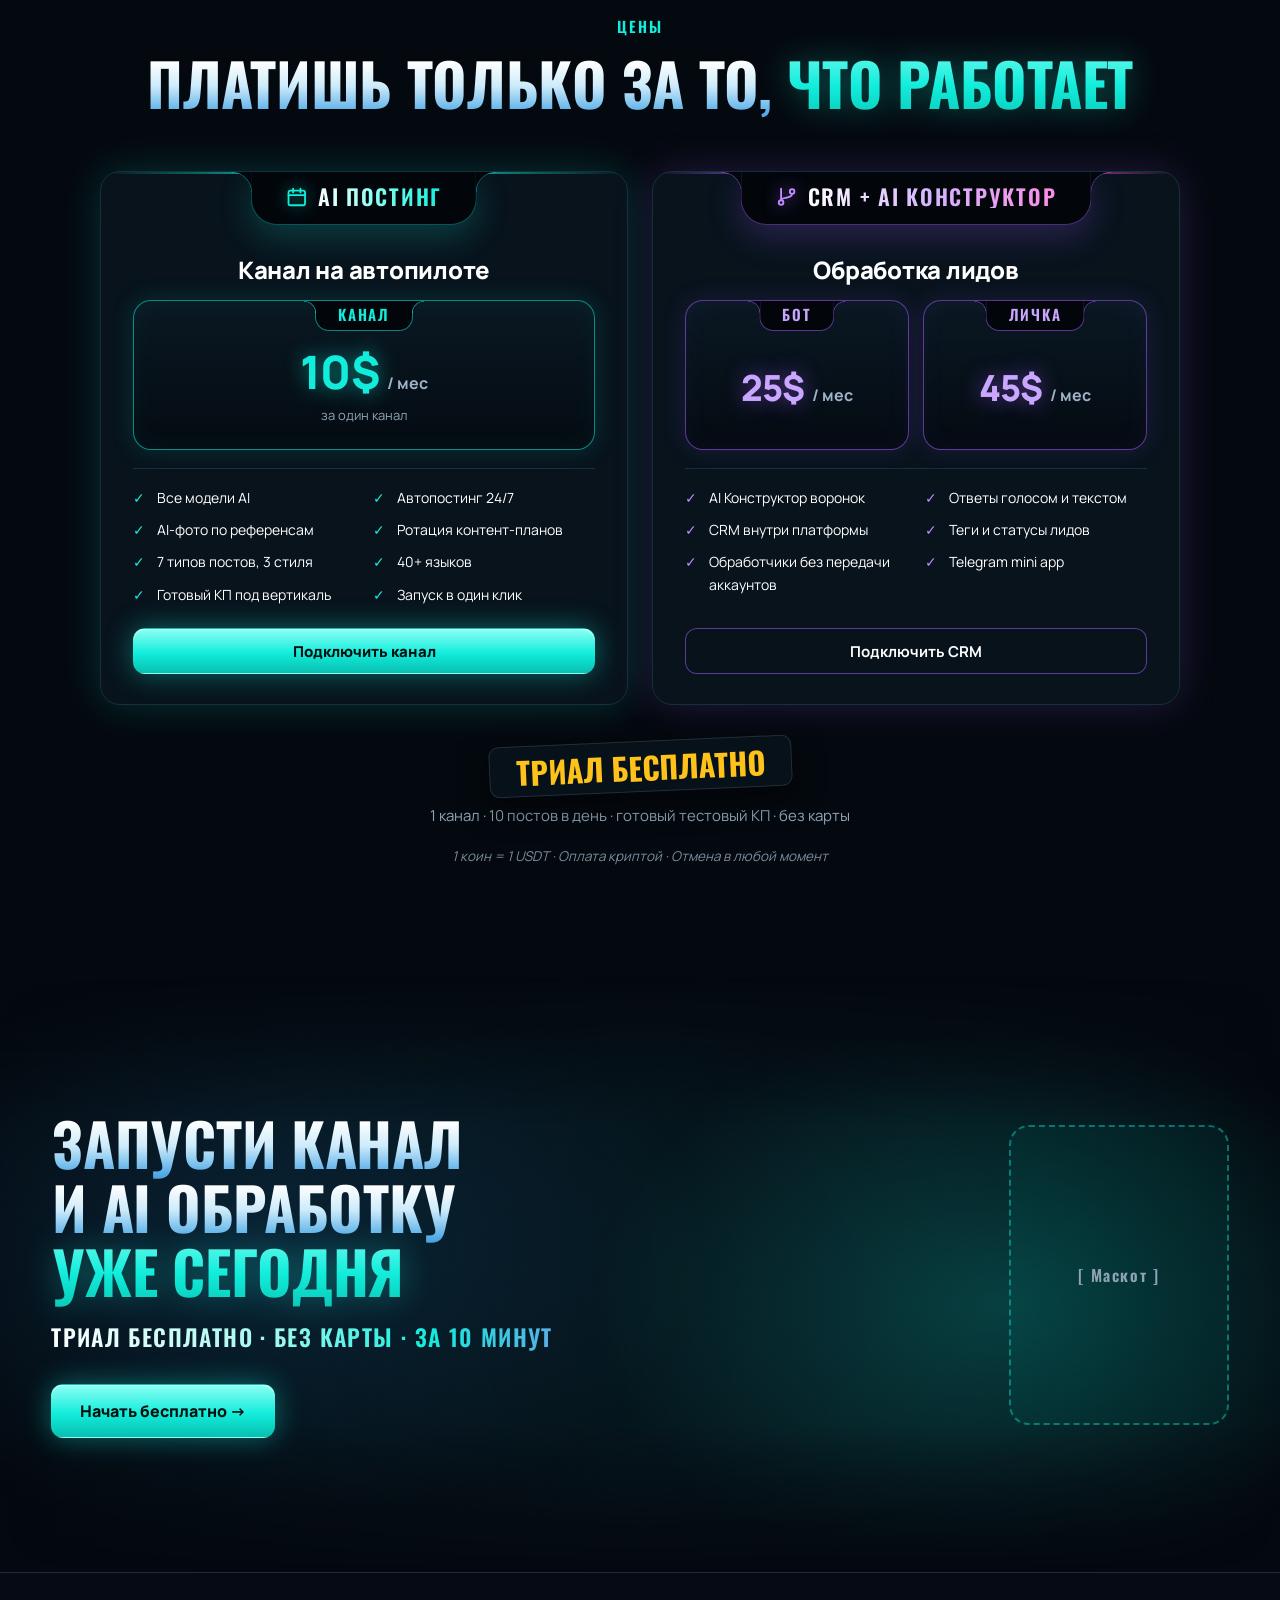
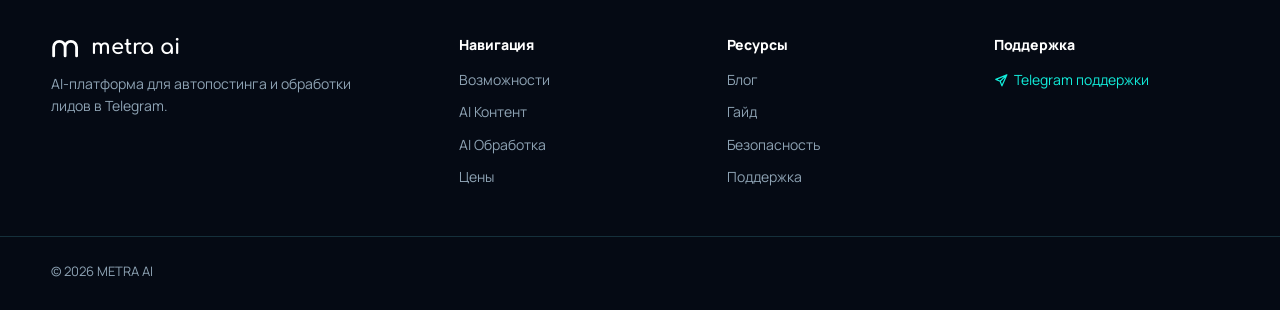
==== commit 418958a5: "Mascot in launch section, post-type images for all 7 types, logo avatar, drop post time Co-Authored-" ====
--- a/index.html
+++ b/index.html
@@ -135,7 +135,7 @@
           <h2><span class="chrome">Готовый <span class="nowrap">контент-план</span>&nbsp;—<br><span class="accent"><span class="mark-word">сразу</span> после подключения&nbsp;канала</span></span></h2>
           <span class="plaque plaque--y">Запуск за один клик</span>
         </div>
-        <div class="mascot launch__mascot">[ Маскот ]</div>
+        <img class="launch__mascot" src="img/mascot-kp.jpg" alt="Маскот METRA AI с тестовым контент-планом" width="1100" height="1285" loading="lazy" decoding="async">
       </div>
       <div class="launch__steps">
         <div class="lstep">
@@ -190,9 +190,8 @@
         </div>
         <div class="post">
           <div class="post__head">
-            <span class="avatar avatar--logo"><svg class="logo__mark" viewBox="0 0 34 24" aria-hidden="true"><path d="M3 21V11a6.5 6.5 0 0 1 13 0v10M16 11c0-3.6 2.9-6.5 6.5-6.5S29 7.4 29 11v10" /></svg></span>
+            <img class="avatar avatar--img" src="img/avatar.png" alt="METRA AI" width="36" height="36">
             <div><b>METRA AI | Автопостинг</b><small>Канал · RU · <span id="postStyleName">Обычный</span> стиль</small></div>
-            <span class="post__time">сегодня, 12:00</span>
           </div>
           <div class="post__photo" id="postPhoto">
             <span class="post__photo-tag">AI-фото</span>
--- a/styles.css
+++ b/styles.css
@@ -158,6 +158,7 @@
 }
 .avatar--p { background: var(--accent-2); color: #fff; }
 .avatar--logo { background: #02060B; border: 1px solid rgba(18,237,219,.5); box-shadow: 0 0 12px rgba(18,237,219,.25); }
+.avatar--img { object-fit: cover; box-shadow: 0 0 12px rgba(18,237,219,.35); }
 .avatar--logo .logo__mark { width: 20px; height: 15px; stroke: var(--accent); }
 
 /* reveal on scroll */
@@ -374,7 +375,13 @@
 .launch__glow { position: absolute; inset: auto -10% -60% -10%; height: 120%; background: radial-gradient(ellipse at 30% 100%, rgba(18,237,219,.22), transparent 60%); pointer-events: none; }
 .launch__head { position: relative; display: flex; justify-content: space-between; align-items: center; gap: 24px; margin-bottom: 40px; }
 .launch__head h2 { max-width: 900px; }
-.launch__mascot { width: 160px; height: 200px; flex: none; }
+.launch__head > div:first-child { flex: 1; min-width: 0; }
+.launch__mascot {
+  flex: none; width: clamp(240px, 24vw, 340px); height: auto; margin: -56px -24px -40px 0; align-self: flex-end;
+  mix-blend-mode: lighten;
+  -webkit-mask-image: radial-gradient(ellipse 62% 60% at 50% 46%, #000 62%, transparent 100%);
+          mask-image: radial-gradient(ellipse 62% 60% at 50% 46%, #000 62%, transparent 100%);
+}
 .launch__steps { position: relative; display: grid; grid-template-columns: repeat(3, 1fr); gap: 20px; }
 .lstep { padding: 28px; border-radius: var(--r); background: rgba(7,13,26,.6); border: 1px solid var(--border); display: flex; flex-direction: column; align-items: center; text-align: center; }
 .lstep .verticals { justify-content: center; }
@@ -422,7 +429,6 @@
 .post { padding: 20px; }
 .post__head { display: flex; align-items: center; gap: 12px; margin-bottom: 14px; }
 .post__head small { display: block; color: var(--muted); font-size: 12px; }
-.post__time { margin-left: auto; font-size: 12px; color: var(--muted); }
 .post__photo {
   --ph: radial-gradient(circle at 30% 70%, rgba(18,237,219,.35), transparent 40%),
     radial-gradient(circle at 75% 30%, rgba(163,92,255,.45), transparent 45%),
@@ -671,7 +677,8 @@
   .flow-ed__palette small { width: 100%; }
   .final { flex-direction: column; align-items: flex-start; padding: 0; }
   .final__mascot { align-self: flex-end; width: 180px; height: 240px; }
-  .launch__mascot { display: none; }
+  .launch__head { flex-direction: column; align-items: flex-start; }
+  .launch__mascot { align-self: center; width: 240px; margin: 0 0 -24px; }
 }
 
 @media (max-width: 600px) {
@@ -709,8 +716,7 @@
   .hero__mascot { position: static; width: 220px; height: 330px; padding-bottom: 0; place-items: center; }
   h2 { font-size: 30px; }
   .post__head b { font-size: 15px; }
-  .post__time { display: none; }
-  .pane { min-height: 0; }
+    .pane { min-height: 0; }
   .final { align-items: stretch; }
   .final__sub { font-size: 16px !important; letter-spacing: .03em; }
   .final__mascot { align-self: center; width: 200px; height: 280px; }
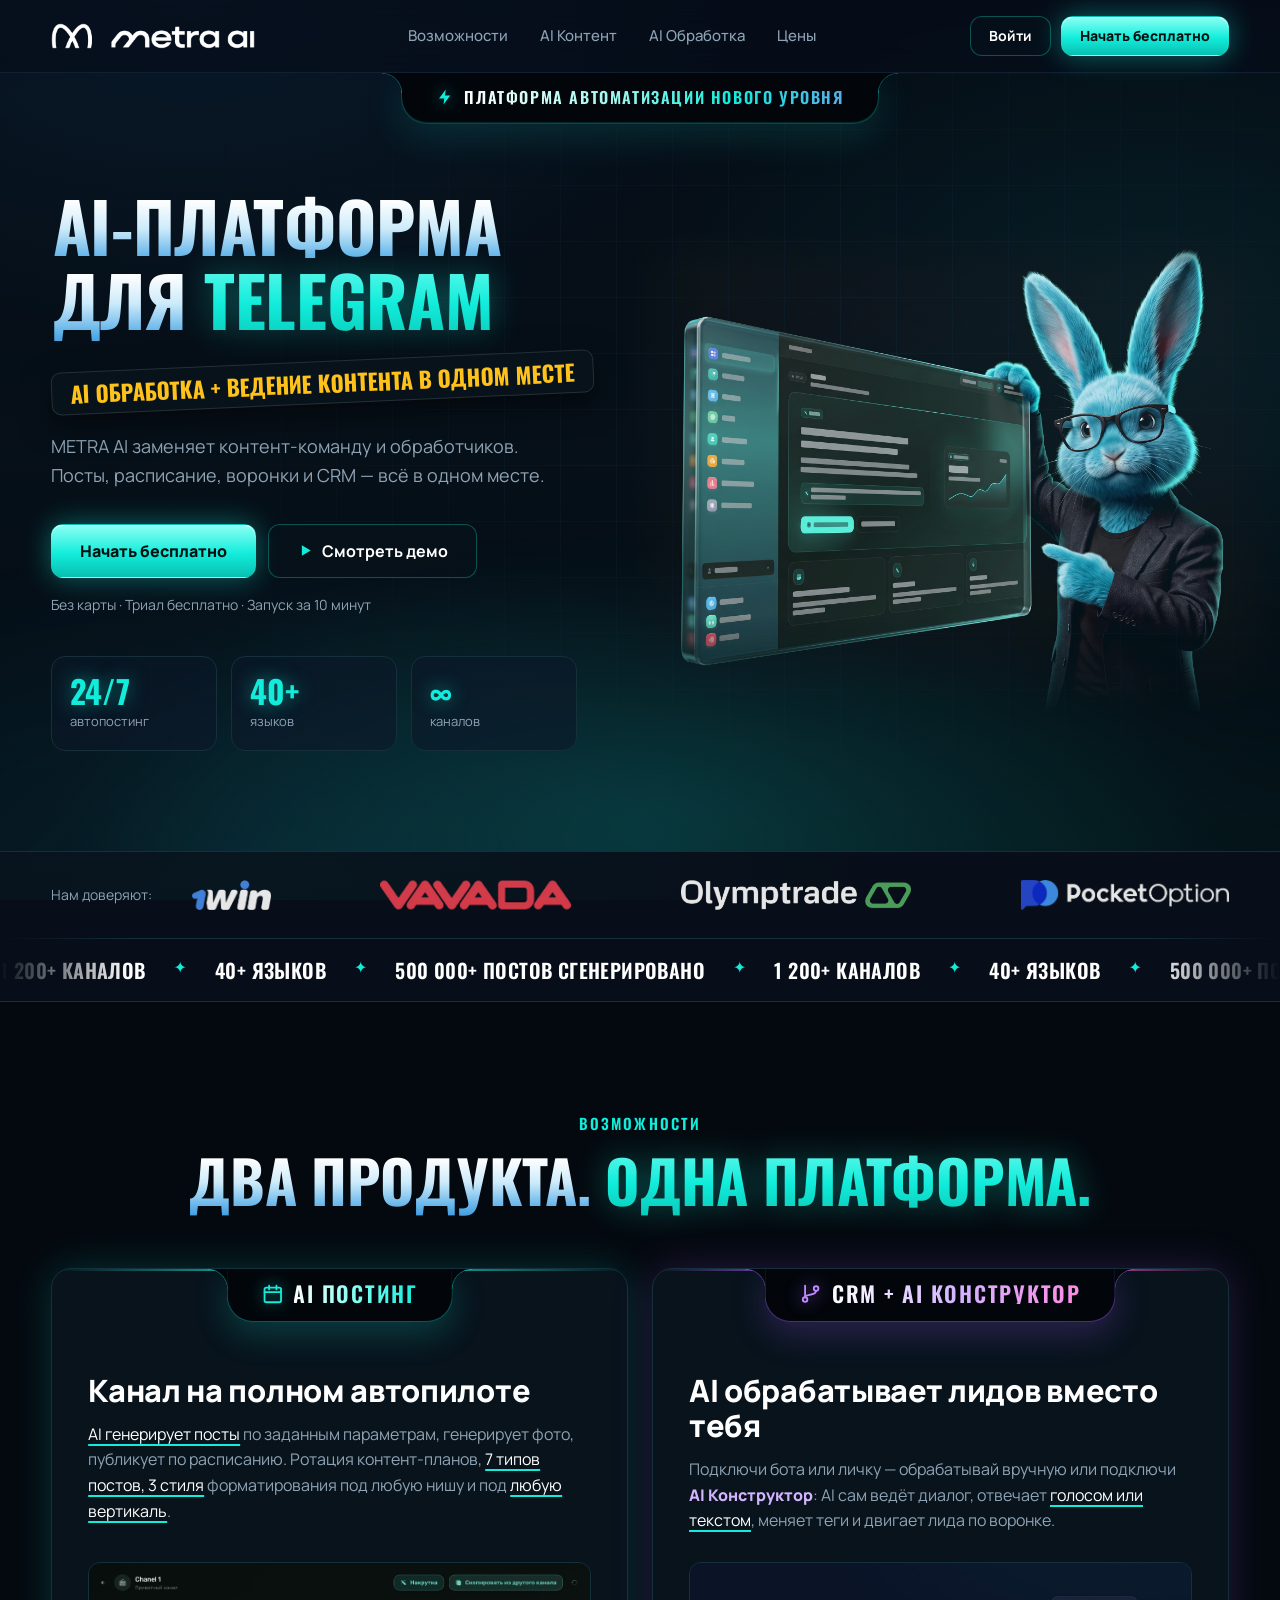
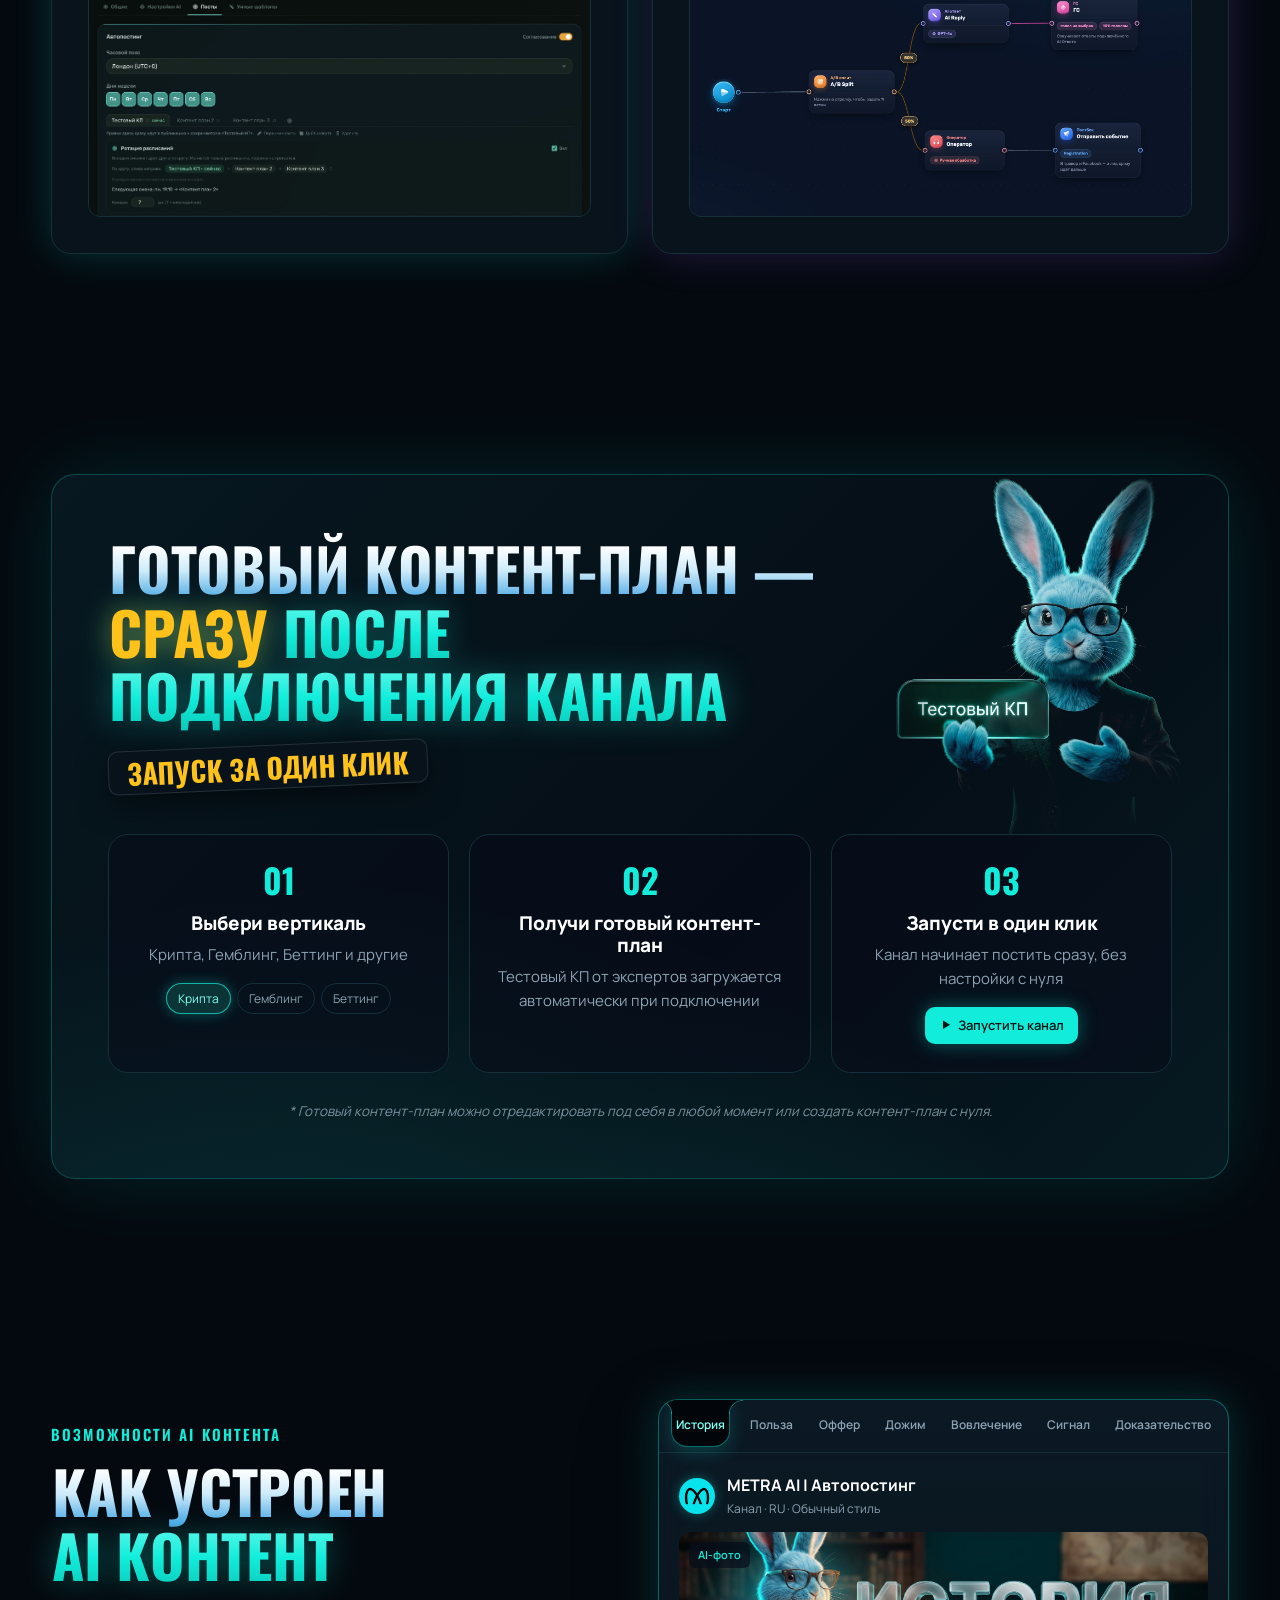
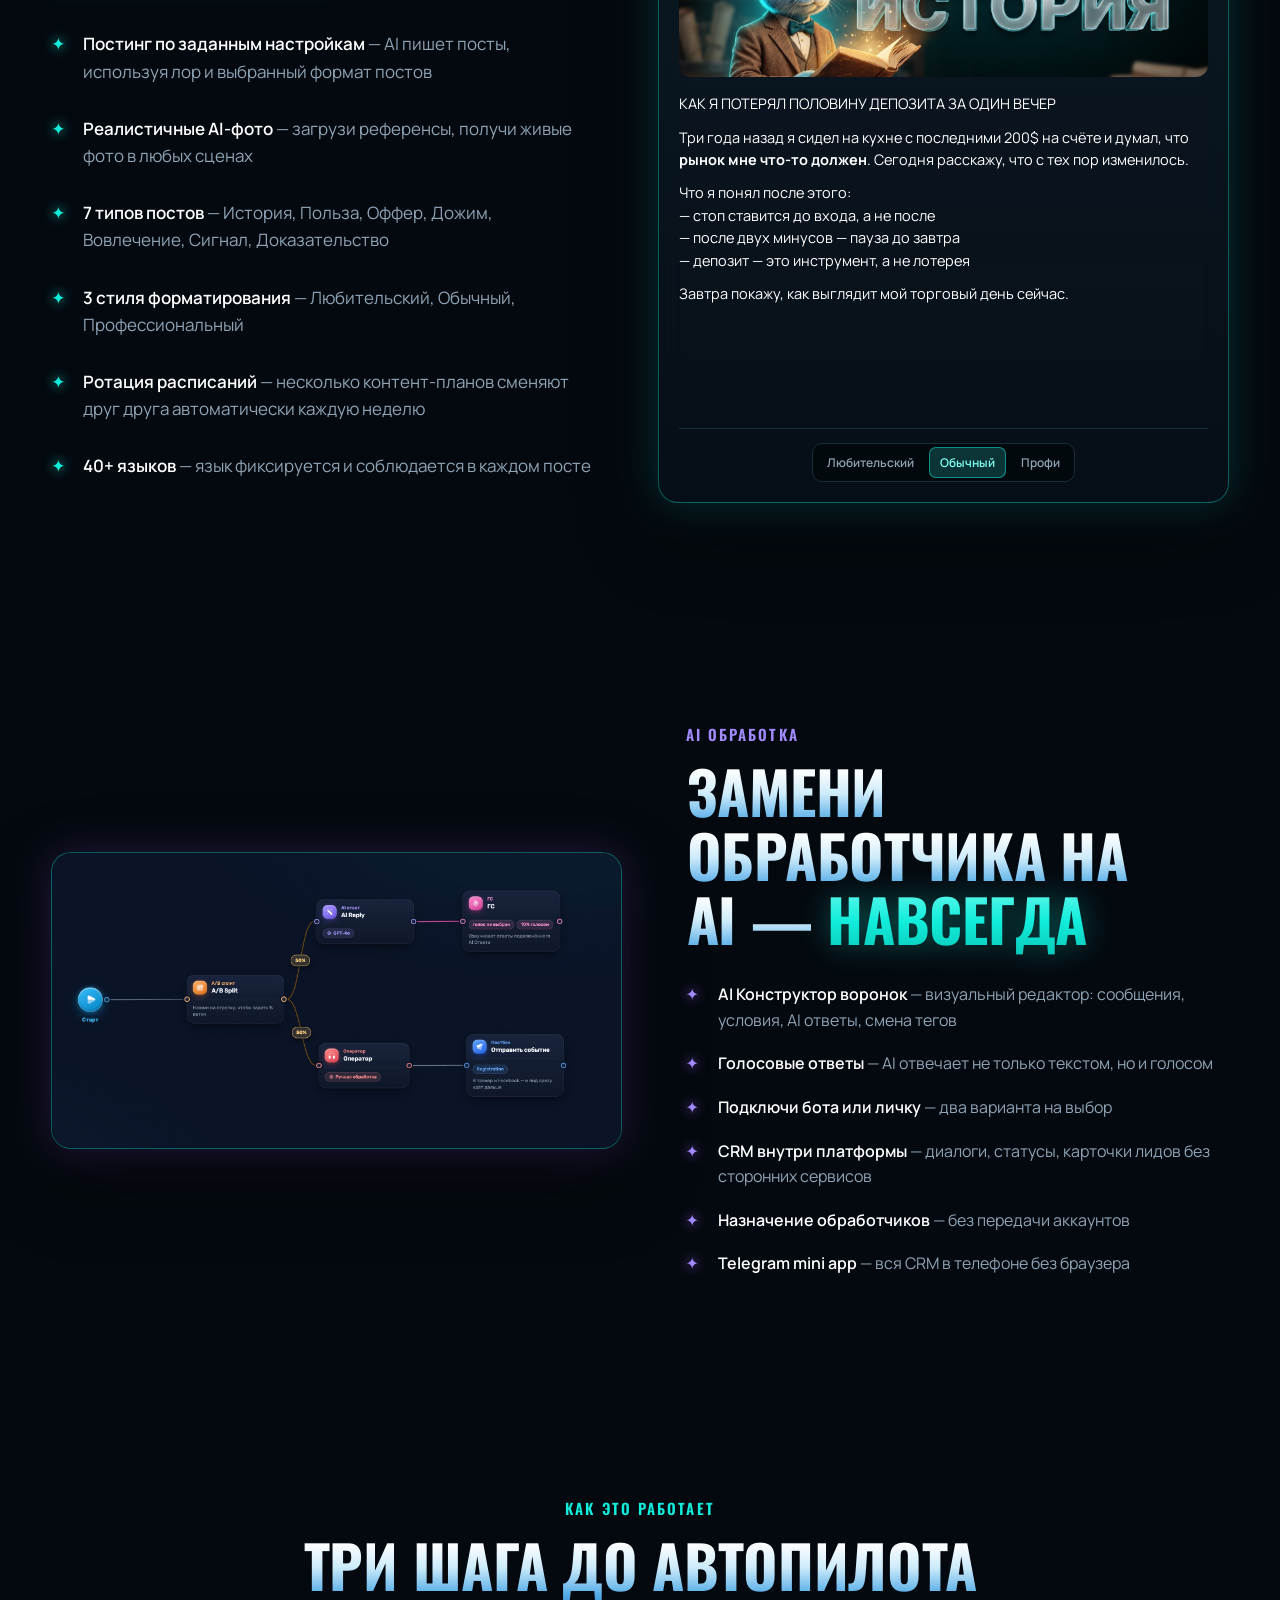
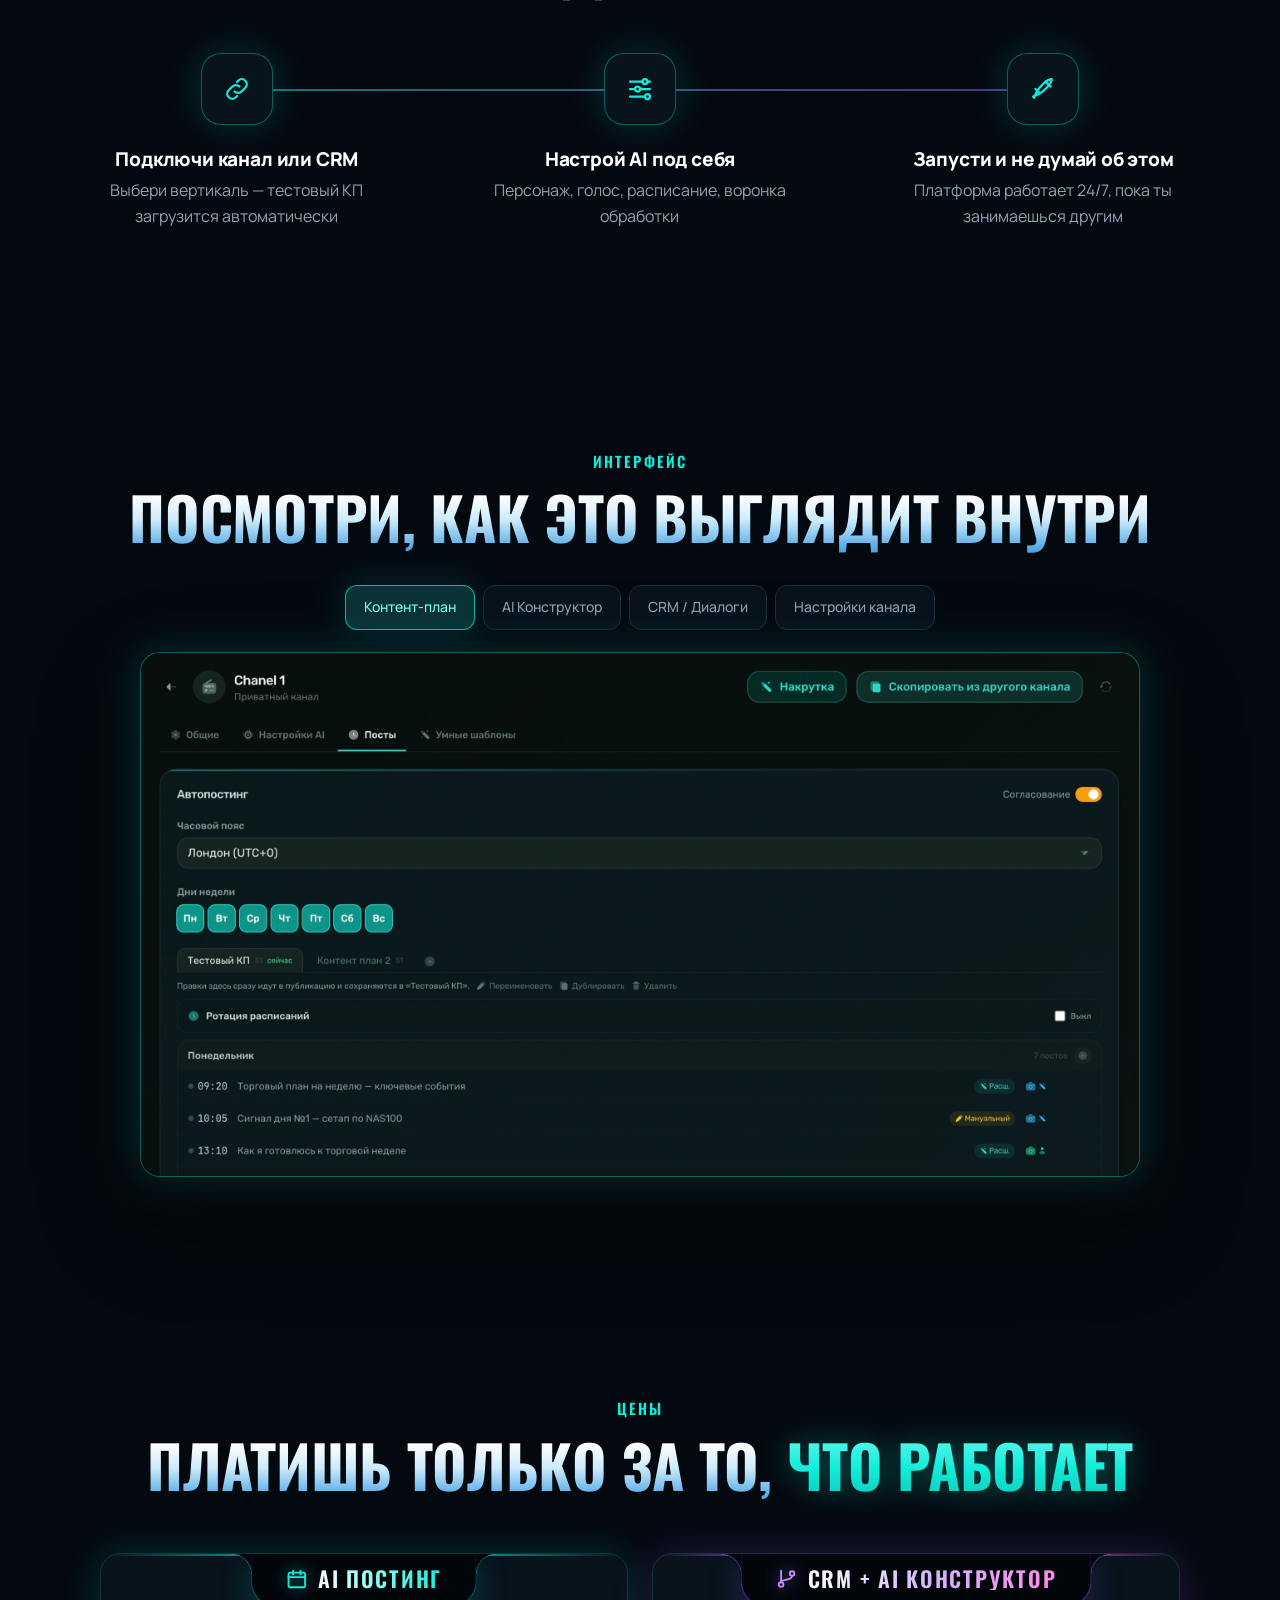
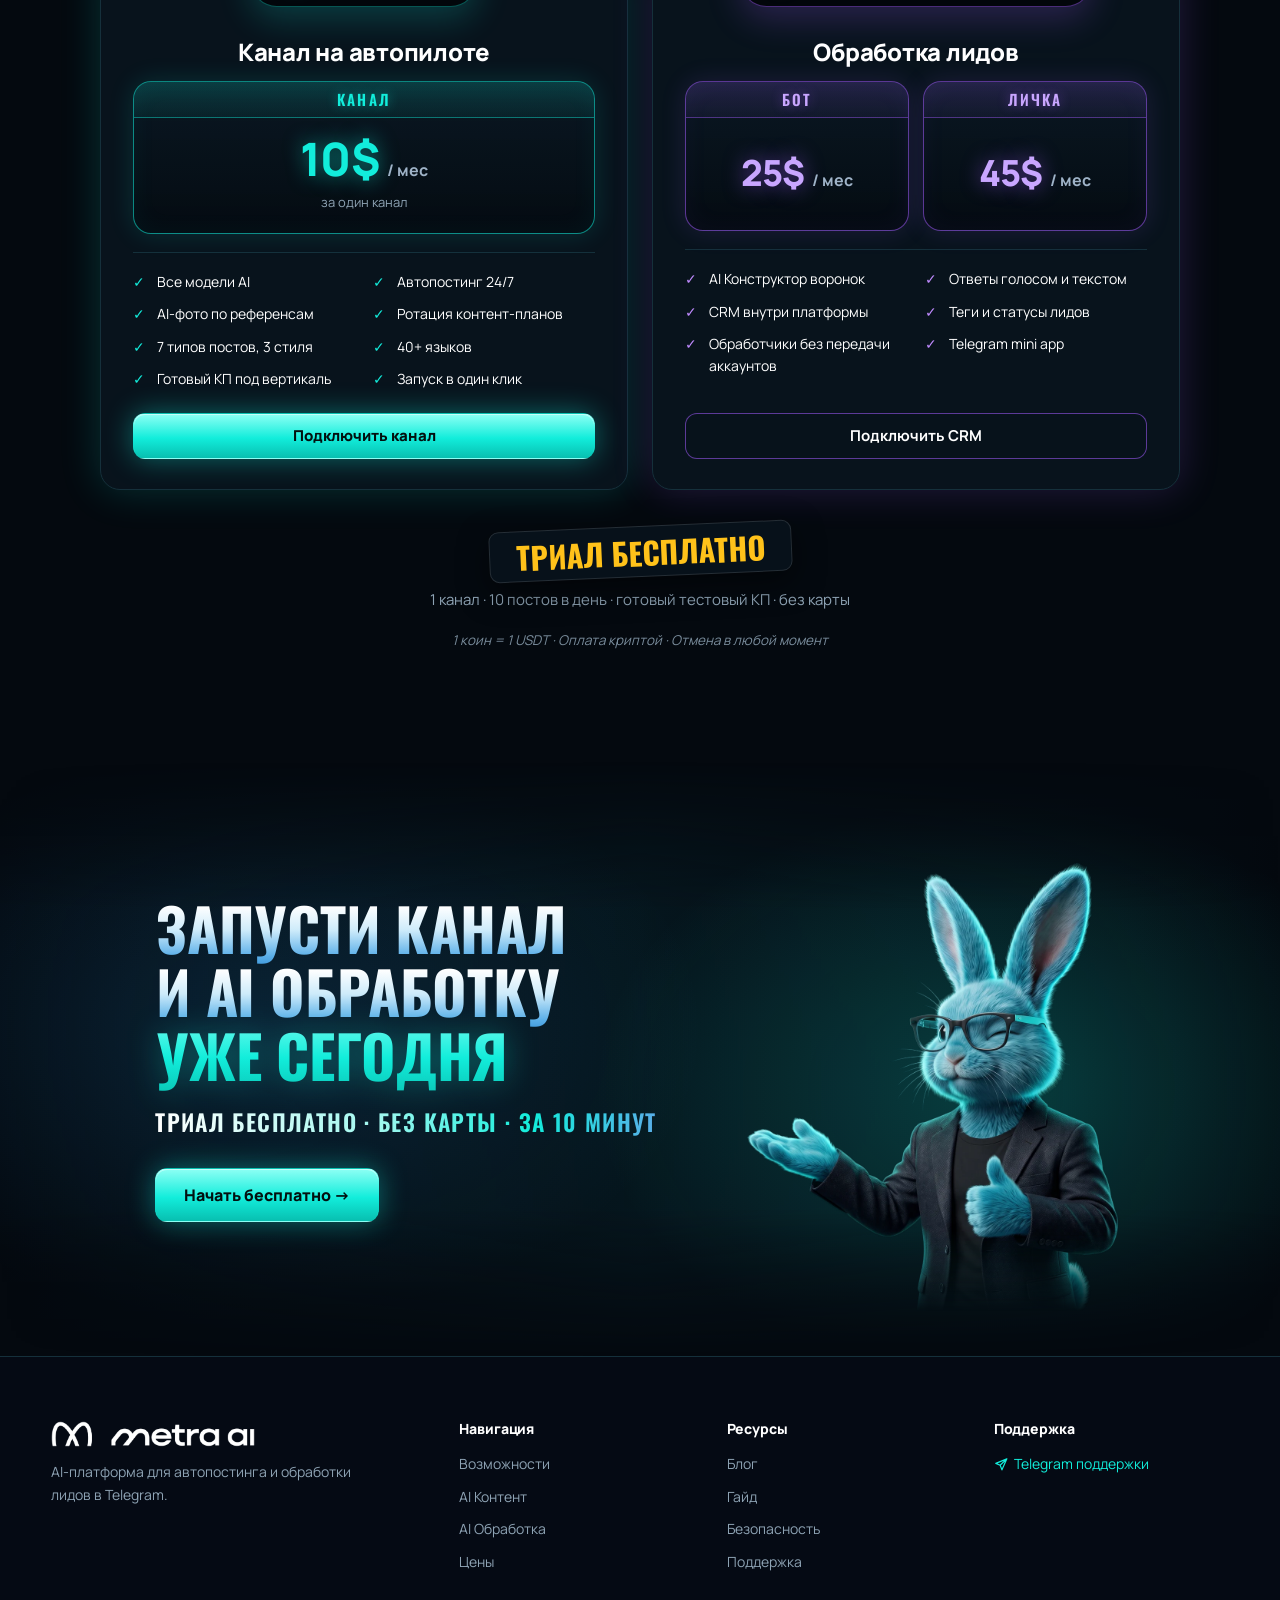
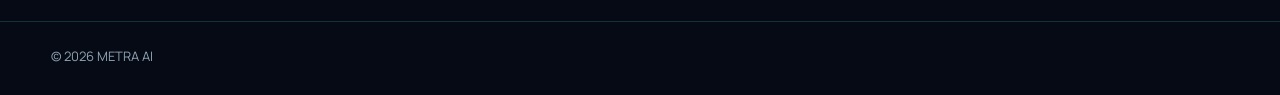
==== commit e174b3fb: "Partner logos, cut-out final mascot, CRM tab with phone mockup, equal-size interface tabs, header-st" ====
--- a/index.html
+++ b/index.html
@@ -28,7 +28,7 @@
 <header class="nav" id="nav">
   <div class="container nav__inner">
     <a href="#top" class="logo" aria-label="METRA AI">
-      <svg class="logo__mark" viewBox="0 0 34 24" aria-hidden="true"><path d="M3 21V11a6.5 6.5 0 0 1 13 0v10M16 11c0-3.6 2.9-6.5 6.5-6.5S29 7.4 29 11v10" /></svg><span class="logo__text">metra ai</span>
+      <img class="logo__img" src="img/logo.png" alt="metra ai" height="26">
     </a>
     <nav class="nav__links" id="navLinks">
       <a href="#features">Возможности</a>
@@ -36,12 +36,12 @@
       <a href="#ai-processing">AI Обработка</a>
       <a href="#pricing">Цены</a>
       <div class="nav__mobile-cta">
-        <a href="#" class="btn btn--ghost">Войти</a>
+        <a href="#" class="btn btn--ghost" data-link="login">Войти</a>
         <a href="#pricing" class="btn btn--primary">Начать бесплатно</a>
       </div>
     </nav>
     <div class="nav__cta">
-      <a href="#" class="btn btn--ghost btn--sm">Войти</a>
+      <a href="#" class="btn btn--ghost btn--sm" data-link="login">Войти</a>
       <a href="#pricing" class="btn btn--primary btn--sm">Начать бесплатно</a>
     </div>
     <button class="nav__burger" id="burger" aria-label="Меню" aria-expanded="false"><span></span><span></span></button>
@@ -84,10 +84,10 @@
   <div class="container proof__inner">
     <span class="proof__label">Нам доверяют:</span>
     <div class="proof__logos">
-      <span class="wordmark">1win</span>
-      <span class="wordmark">Vavada</span>
-      <span class="wordmark">Olimp Trade</span>
-      <span class="wordmark">Pocket Option</span>
+      <img class="partner" src="img/partners/1win.png" alt="1win" width="173" height="66" loading="lazy" decoding="async">
+      <img class="partner" src="img/partners/vavada.png" alt="Vavada" width="357" height="56" loading="lazy" decoding="async">
+      <img class="partner" src="img/partners/olymptrade.png" alt="Olymptrade" width="446" height="58" loading="lazy" decoding="async">
+      <img class="partner" src="img/partners/pocketoption.png" alt="Pocket Option" width="437" height="63" loading="lazy" decoding="async">
     </div>
   </div>
   <div class="marquee" aria-hidden="true">
@@ -153,7 +153,7 @@
           <span class="lstep__n">03</span>
           <h4>Запусти в один клик</h4>
           <p>Канал начинает постить сразу, без настройки с нуля</p>
-          <span class="launch__btn"><svg class="ic ic--fill"><use href="#i-play"/></svg>Запустить канал</span>
+          <a href="#" class="launch__btn" data-link="signup"><svg class="ic ic--fill"><use href="#i-play"/></svg>Запустить канал</a>
         </div>
       </div>
       <p class="launch__note">* Готовый контент-план можно отредактировать под себя в любой момент или создать контент-план с нуля.</p>
@@ -211,7 +211,6 @@
   <div class="container split split--rev">
     <div class="split__visual reveal">
       <div class="glass">
-        <div class="mock-bar"><i></i><i></i><i></i><span>AI Конструктор · Воронка «Депозит»</span></div>
         <img class="shot" src="img/screens/funnel.jpg" alt="AI конструктор воронок" width="1950" height="1012" loading="lazy" decoding="async">
       </div>
     </div>
@@ -278,7 +277,6 @@
       <button data-pane="p-set">Настройки канала</button>
     </div>
     <div class="glass iface reveal">
-      <div class="mock-bar"><i></i><i></i><i></i><span>app.metra.ai</span></div>
 
       <!-- Tab 1 -->
       <div class="pane on" id="p-plan">
@@ -287,12 +285,18 @@
 
       <!-- Tab 2 -->
       <div class="pane" id="p-flow">
-        <img class="shot" src="img/screens/constructor.jpg" alt="AI конструктор" width="2400" height="1252" loading="lazy" decoding="async">
+        <img class="shot" src="img/screens/constructor.jpg" alt="AI конструктор" width="2400" height="1259" loading="lazy" decoding="async">
       </div>
 
       <!-- Tab 3 -->
       <div class="pane" id="p-crm">
-        <img class="shot" src="img/screens/crm.jpg" alt="CRM и диалоги" width="2400" height="1253" loading="lazy" decoding="async">
+        <div class="crm-shot">
+          <img class="shot" src="img/screens/crm.jpg" alt="CRM: список чатов с тегами" width="2400" height="1259" loading="lazy" decoding="async">
+          <figure class="phone">
+            <img src="img/screens/crm-phone.jpg" alt="CRM в Telegram mini app на телефоне" width="700" height="1283" loading="lazy" decoding="async">
+          </figure>
+          <span class="crm-shot__label">Telegram mini app</span>
+        </div>
       </div>
 
       <!-- Tab 4 -->
@@ -325,7 +329,7 @@
           <li>7 типов постов, 3 стиля</li><li>40+ языков</li>
           <li>Готовый КП под вертикаль</li><li>Запуск в один клик</li>
         </ul>
-        <a href="#" class="btn btn--primary btn--block">Подключить канал</a>
+        <a href="#" class="btn btn--primary btn--block" data-link="signup">Подключить канал</a>
       </article>
 
       <article class="card card--purple plan-card reveal">
@@ -340,7 +344,7 @@
           <li>CRM внутри платформы</li><li>Теги и статусы лидов</li>
           <li>Обработчики без передачи аккаунтов</li><li>Telegram mini app</li>
         </ul>
-        <a href="#" class="btn btn--ghost btn--block plan-card__btn-p">Подключить CRM</a>
+        <a href="#" class="btn btn--ghost btn--block plan-card__btn-p" data-link="signup">Подключить CRM</a>
       </article>
     </div>
 
@@ -355,13 +359,13 @@
 <!-- 11. FINAL CTA -->
 <section class="section final-section">
   <div class="container">
-    <div class="final reveal">
-      <div class="final__text">
+    <div class="final">
+      <div class="final__text reveal">
         <h2><span class="chrome">Запусти канал <span class="nowrap">и AI обработку</span><br><span class="accent nowrap">уже сегодня</span></span></h2>
         <p class="final__sub">Триал бесплатно · Без карты · За 10 минут</p>
-        <a href="#" class="btn btn--primary btn--lg">Начать бесплатно →</a>
-      </div>
-      <div class="mascot final__mascot">[ Маскот ]</div>
+        <a href="#" class="btn btn--primary btn--lg" data-link="signup">Начать бесплатно →</a>
+      </div>
+      <img class="final__mascot" src="img/mascot-final.webp" alt="Маскот METRA AI приглашает начать" width="1000" height="1182" loading="lazy" decoding="async">
     </div>
   </div>
 </section>
@@ -372,7 +376,7 @@
 <footer class="footer">
   <div class="container footer__inner">
     <div class="footer__brand">
-      <a href="#top" class="logo"><svg class="logo__mark" viewBox="0 0 34 24" aria-hidden="true"><path d="M3 21V11a6.5 6.5 0 0 1 13 0v10M16 11c0-3.6 2.9-6.5 6.5-6.5S29 7.4 29 11v10" /></svg><span class="logo__text">metra ai</span></a>
+      <a href="#top" class="logo"><img class="logo__img" src="img/logo.png" alt="metra ai" height="26"></a>
       <p>AI-платформа для автопостинга и обработки лидов в Telegram.</p>
     </div>
     <div class="footer__col">
--- a/styles.css
+++ b/styles.css
@@ -112,6 +112,7 @@
 .nav__inner { display: flex; align-items: center; justify-content: space-between; height: 72px; gap: 24px; }
 .logo { display: flex; align-items: center; gap: 10px; }
 .logo__mark { width: 30px; height: 22px; fill: none; stroke: #fff; stroke-width: 3.2; stroke-linecap: round; }
+.logo__img { height: 26px; width: auto; display: block; }
 .logo__text { font: 700 21px/1 "Comfortaa", var(--font-b); letter-spacing: -.01em; }
 .nav__links { display: flex; gap: 32px; }
 .nav__links > a { color: var(--muted); font-size: 15px; font-weight: 500; transition: color .2s; }
@@ -391,7 +392,8 @@
 .verticals { display: flex; flex-wrap: wrap; gap: 6px; margin-top: 16px; }
 .verticals span { padding: 5px 11px; border-radius: 99px; font-size: 12px; border: 1px solid var(--border); color: var(--muted); }
 .verticals span.on { border-color: rgba(18,237,219,.7); color: #7FFFF2; background: var(--teal-fill); box-shadow: 0 0 14px rgba(18,237,219,.3); }
-.launch__btn { display: inline-block; margin-top: 16px; padding: 8px 14px; border-radius: 10px; font-size: 13px; font-weight: 600; background: var(--accent); color: #031512; box-shadow: 0 0 20px rgba(18,237,219,.35); }
+.launch__btn:hover { transform: translateY(-1px); box-shadow: 0 0 30px rgba(18,237,219,.55); }
+.launch__btn { display: inline-block; transition: transform .2s, box-shadow .2s; margin-top: 16px; padding: 8px 14px; border-radius: 10px; font-size: 13px; font-weight: 600; background: var(--accent); color: #031512; box-shadow: 0 0 20px rgba(18,237,219,.35); }
 .launch__note {
   position: relative; margin: 28px auto 0; text-align: center;
   font-size: 13.5px; font-style: italic; color: var(--muted); opacity: .85;
@@ -493,7 +495,9 @@
 .itabs button { padding: 10px 18px; border-radius: 12px; border: 1px solid var(--border); background: var(--surface); color: var(--muted); font-weight: 500; font-size: 14px; transition: all .2s; }
 .itabs button:hover { color: var(--text); }
 .itabs button.on { color: #7FFFF2; background: var(--teal-fill); border-color: rgba(18,237,219,.7); box-shadow: var(--glow-c); }
-.iface { box-shadow: var(--glow-c), 0 40px 100px rgba(0,0,0,.45); }
+#interface .section__head { margin-bottom: 36px; }
+#interface .itabs { margin-bottom: 22px; }
+.iface { max-width: 1000px; margin: 0 auto; box-shadow: var(--glow-c), 0 40px 100px rgba(0,0,0,.45); }
 .pane { display: none; min-height: 420px; }
 .pane.on { display: block; animation: fade .35s ease; }
 @keyframes fade { from { opacity: 0; transform: translateY(6px); } }
@@ -564,21 +568,19 @@
 /* price frame with a small notch label and a glowing price pill */
 .plan-opt {
   --nb: #02060B; --nc: rgba(var(--acc-rgb), .55);
-  position: relative; min-height: 150px; padding: 46px 14px 20px; border-radius: 18px;
+  position: relative; min-height: 150px; padding: 54px 14px 20px; border-radius: 18px;
   display: flex; flex-direction: column; align-items: center; justify-content: center; text-align: center;
   background: linear-gradient(180deg, rgba(14,30,42,.5), rgba(2,6,11,.6));
   border: 1px solid var(--nc);
   box-shadow: 0 0 26px rgba(var(--acc-rgb), .14), inset 0 0 26px rgba(var(--acc-rgb), .05);
 }
+/* header strip across the top of the frame */
 .opt-notch {
-  position: absolute; top: 0; left: 50%; transform: translateX(-50%);
-  padding: 6px 22px 8px; background: var(--nb);
-  border: 1px solid var(--nc); border-top: 0; border-radius: 0 0 14px 14px;
-  font: 600 15px/1 var(--font-h); text-transform: uppercase; letter-spacing: .12em; color: var(--acc);
-}
-.opt-notch::before, .opt-notch::after { content: ""; position: absolute; top: 0; width: 12px; height: 12px; }
-.opt-notch::before { left: -12px; background: radial-gradient(circle at 0 100%, transparent 11px, var(--nc) 11.5px, var(--nb) 12.5px); }
-.opt-notch::after { right: -12px; background: radial-gradient(circle at 100% 100%, transparent 11px, var(--nc) 11.5px, var(--nb) 12.5px); }
+  position: absolute; top: 0; left: 0; right: 0; height: 36px; display: flex; align-items: center; justify-content: center;
+  border-radius: 17px 17px 0 0; background: linear-gradient(180deg, rgba(var(--acc-rgb), .16), rgba(var(--acc-rgb), .06));
+  border-bottom: 1px solid rgba(var(--acc-rgb), .35);
+  font: 600 15px/1 var(--font-h); text-transform: uppercase; letter-spacing: .14em; color: var(--acc); text-shadow: 0 0 12px rgba(var(--acc-rgb), .45);
+}
 .plan-opt__sub { margin-top: 10px; font-size: 13px; color: var(--muted); }
 .price-pill { display: inline-flex; align-items: baseline; gap: 8px; }
 .price-pill b { font: 800 36px/1 var(--font-b); letter-spacing: -.02em; color: var(--acc); text-shadow: 0 0 20px rgba(var(--acc-rgb), .55); }
@@ -618,8 +620,8 @@
   -webkit-mask-image: linear-gradient(180deg, transparent, #000 25%, #000 75%, transparent);
           mask-image: linear-gradient(180deg, transparent, #000 25%, #000 75%, transparent);
 }
-.final { position: relative; display: flex; align-items: center; justify-content: space-between; gap: 32px; padding: 24px 0; }
-.final__text { max-width: 820px; position: relative; }
+.final { position: relative; display: flex; align-items: center; justify-content: center; gap: clamp(16px, 2vw, 40px); padding: 24px 0; }
+.final__text { max-width: 560px; position: relative; z-index: 1; }
 .final h2 { margin-bottom: 22px; }
 .final__sub {
   display: block; width: fit-content; margin: 0 0 32px !important;
@@ -628,7 +630,11 @@
   -webkit-background-clip: text; background-clip: text; -webkit-text-fill-color: transparent; color: transparent !important;
 }
 .final p { color: #B9C6D4; font-size: 18px; margin-bottom: 30px; }
-.final__mascot { width: 220px; height: 300px; flex: none; position: relative; }
+.final__mascot {
+  flex: none; width: clamp(300px, 30vw, 420px); height: auto; margin: -40px 0 -90px; position: relative;
+  -webkit-mask-image: linear-gradient(180deg, #000 82%, transparent 100%);
+          mask-image: linear-gradient(180deg, #000 82%, transparent 100%);
+}
 
 /* ===== Footer ===== */
 .footer { border-top: 1px solid var(--border); padding: 64px 0 28px; background: #050A14; }
@@ -676,7 +682,7 @@
   .flow-ed__palette { width: auto; flex-direction: row; flex-wrap: wrap; border-right: 0; border-bottom: 1px solid var(--border); }
   .flow-ed__palette small { width: 100%; }
   .final { flex-direction: column; align-items: flex-start; padding: 0; }
-  .final__mascot { align-self: flex-end; width: 180px; height: 240px; }
+  .final__mascot { align-self: center; width: 300px; margin: 0 0 -40px; }
   .launch__head { flex-direction: column; align-items: flex-start; }
   .launch__mascot { align-self: center; width: 240px; margin: 0 0 -24px; }
 }
@@ -719,8 +725,39 @@
     .pane { min-height: 0; }
   .final { align-items: stretch; }
   .final__sub { font-size: 16px !important; letter-spacing: .03em; }
-  .final__mascot { align-self: center; width: 200px; height: 280px; }
+  .final__mascot { align-self: center; width: 280px; margin: 0 0 -40px; }
   .plan-card__list { grid-template-columns: 1fr; }
   .price-pill b { font-size: 30px; }
   .price-pill--lg b { font-size: 38px; }
 }
+
+/* interface tabs: every pane has the same frame size */
+.iface .pane { aspect-ratio: 1.906; position: relative; overflow: hidden; }
+.iface .pane > .shot { width: 100%; height: 100%; object-fit: cover; object-position: top center; }
+
+/* CRM tab: desktop screenshot with the dialog blurred, phone mockup on top */
+.crm-shot { position: absolute; inset: 0; }
+.crm-shot > .shot { width: 100%; height: 100%; object-fit: cover; object-position: top center; }
+.phone {
+  position: absolute; margin: 0; top: 50%; left: 69.5%; transform: translate(-50%, -50%) rotate(-3deg);
+  height: 88%; aspect-ratio: 700 / 1283;
+  padding: 6px; border-radius: 34px; background: #05080d;
+  box-shadow: 0 0 0 1.5px rgba(18,237,219,.35), 0 0 60px rgba(18,237,219,.22), 0 30px 70px rgba(0,0,0,.6);
+}
+.phone img { display: block; width: 100%; height: 100%; object-fit: cover; object-position: top; border-radius: 28px; }
+.crm-shot__label {
+  position: absolute; left: 69.5%; bottom: 3.5%; transform: translateX(-50%) translateX(150px);
+  padding: 6px 12px; border-radius: 99px; font: 600 12px var(--font-b); white-space: nowrap;
+  color: #7FFFF2; background: rgba(2,6,11,.85); border: 1px solid rgba(18,237,219,.45);
+}
+@media (max-width: 600px) {
+  .phone { padding: 3px; border-radius: 16px; }
+  .phone img { border-radius: 13px; }
+  .crm-shot__label { display: none; }
+}
+
+/* partner logos */
+.proof__logos { align-items: center; }
+.partner { height: 30px; width: auto; opacity: .9; transition: opacity .2s, transform .2s; }
+.partner:hover { opacity: 1; transform: translateY(-1px); }
+@media (max-width: 600px) { .partner { height: 22px; } }
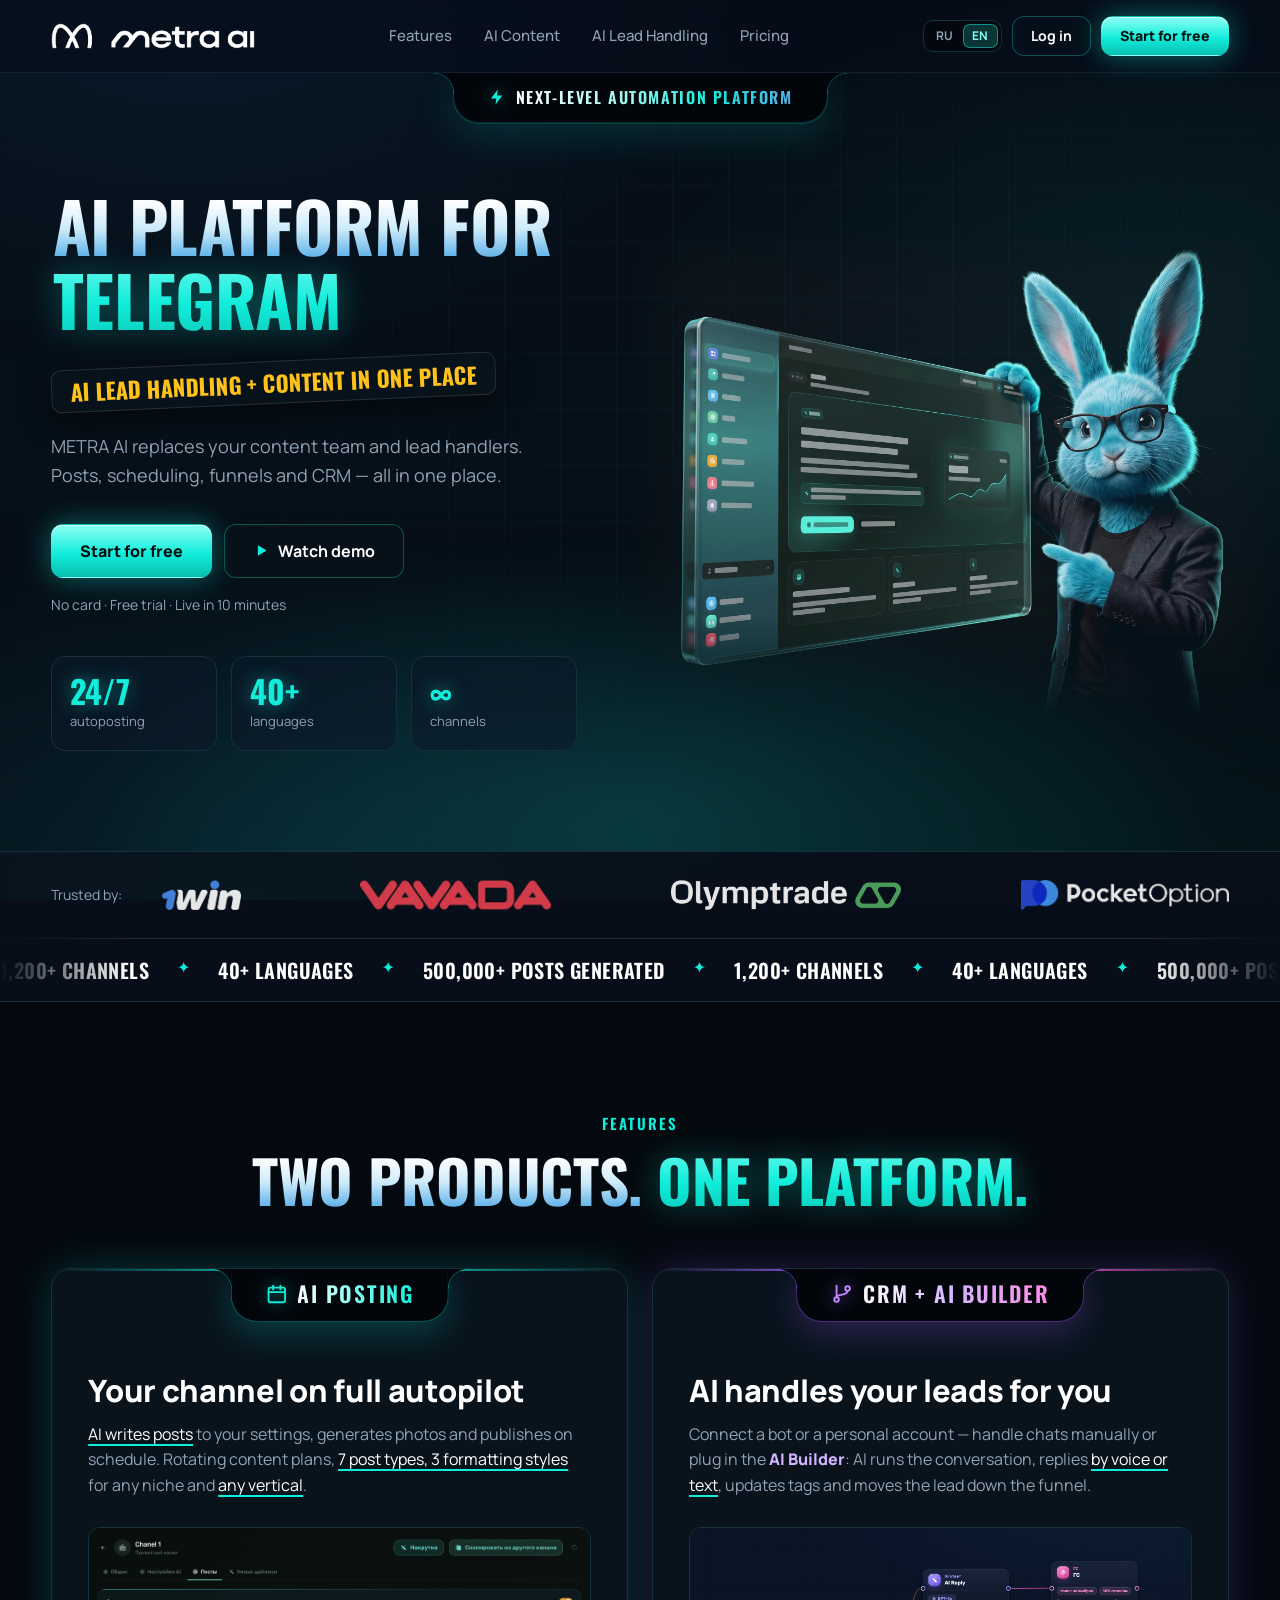
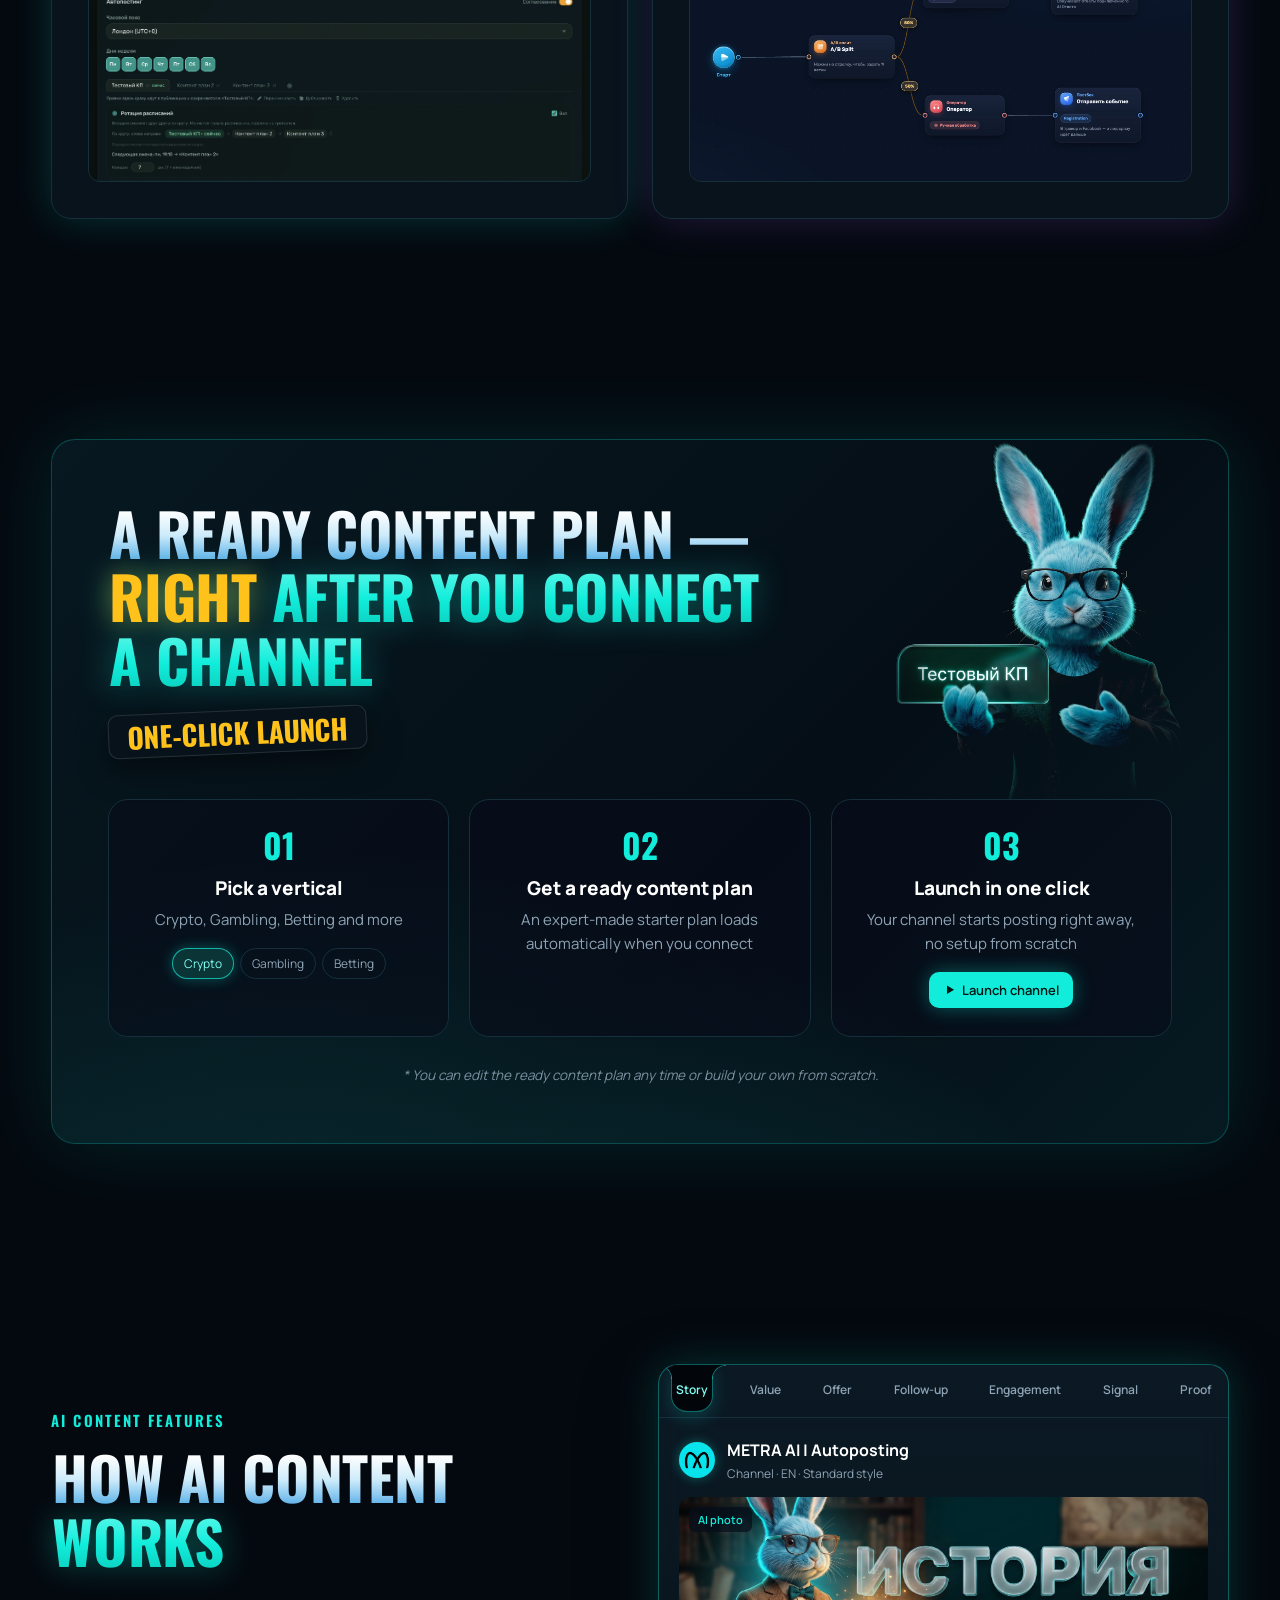
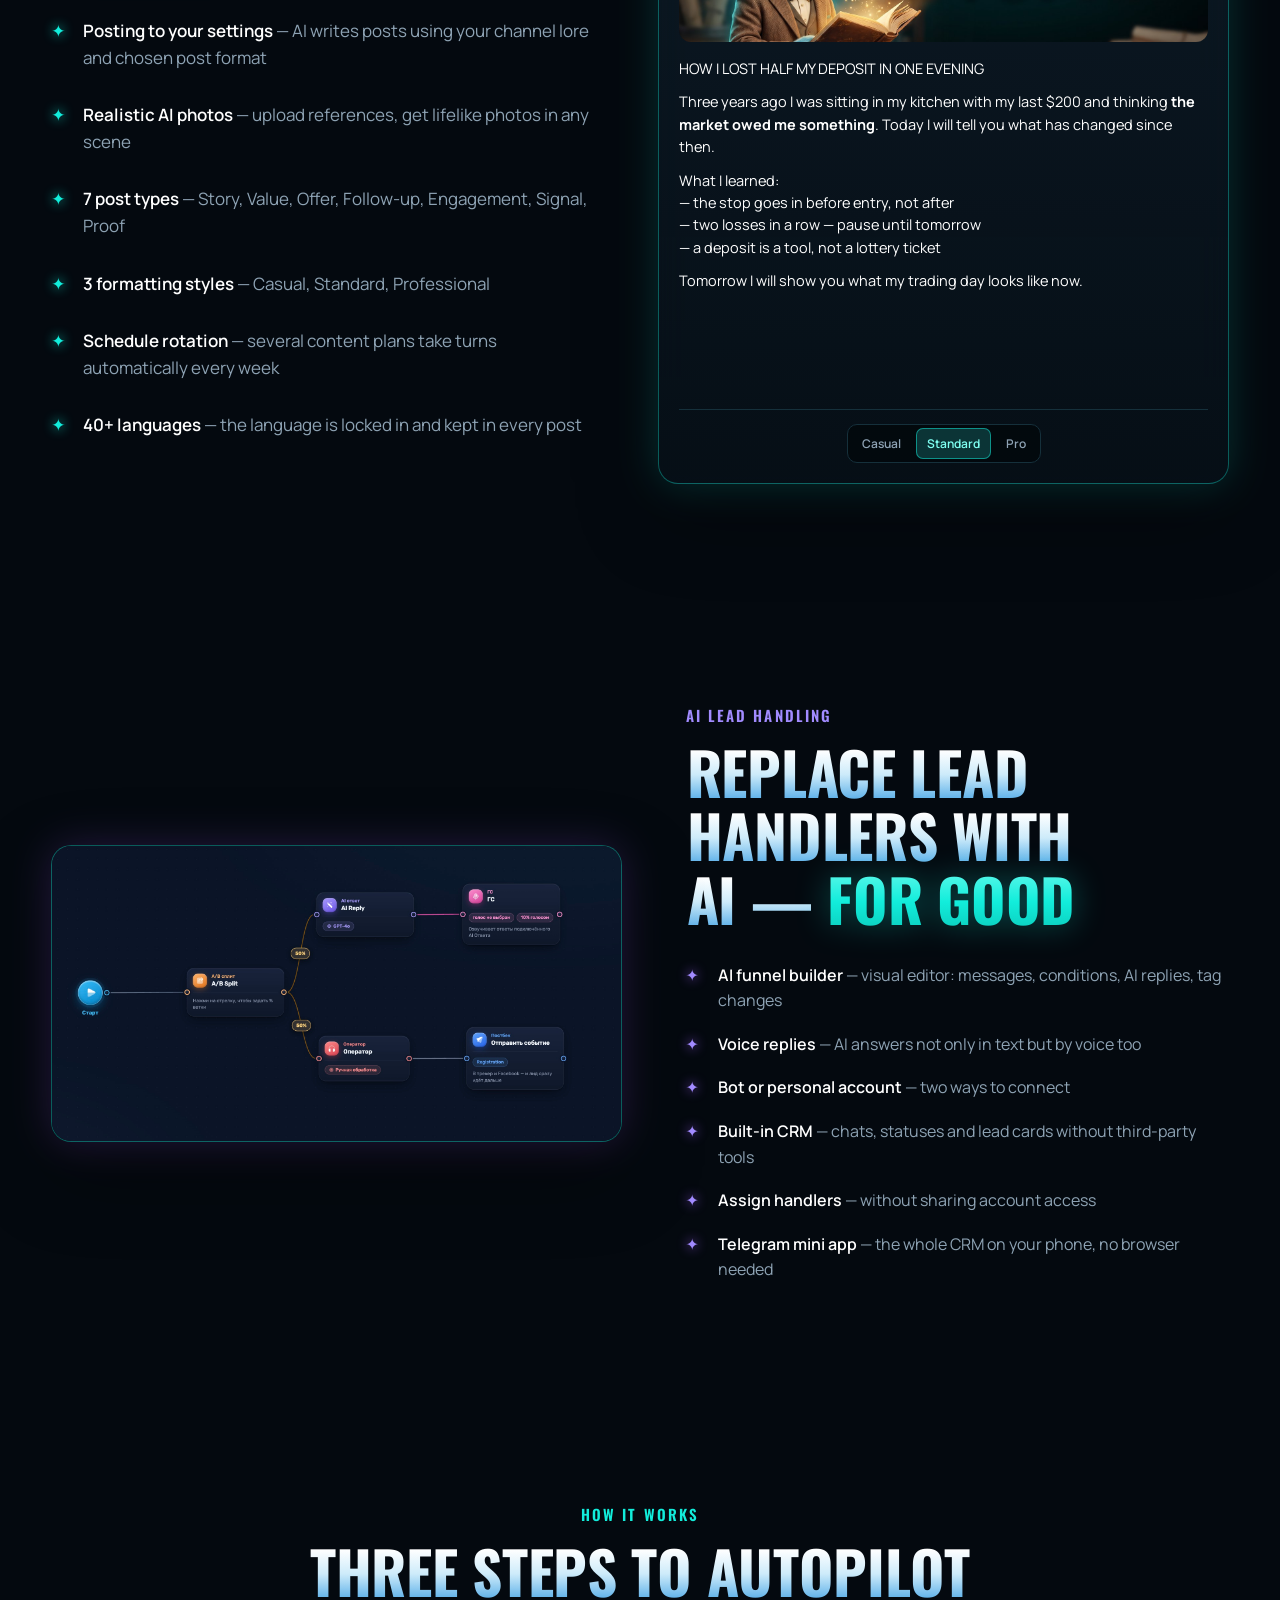
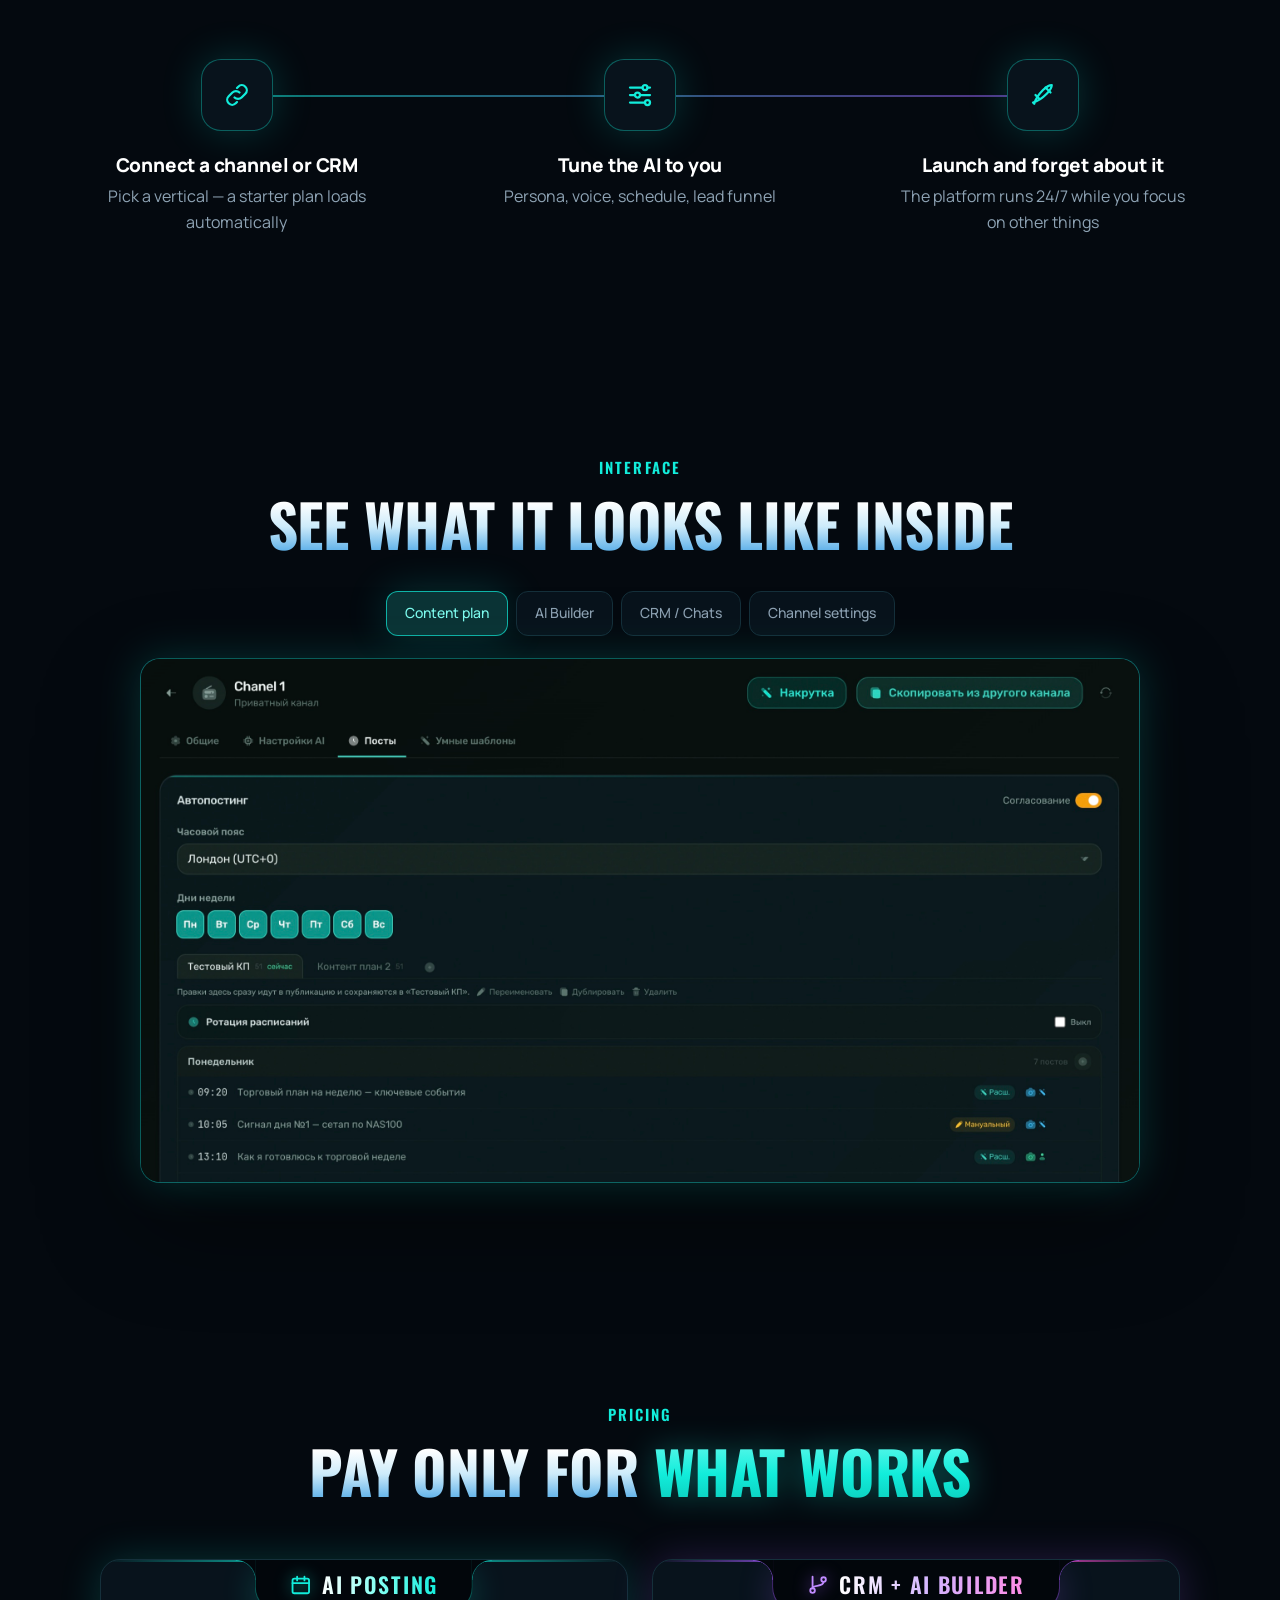
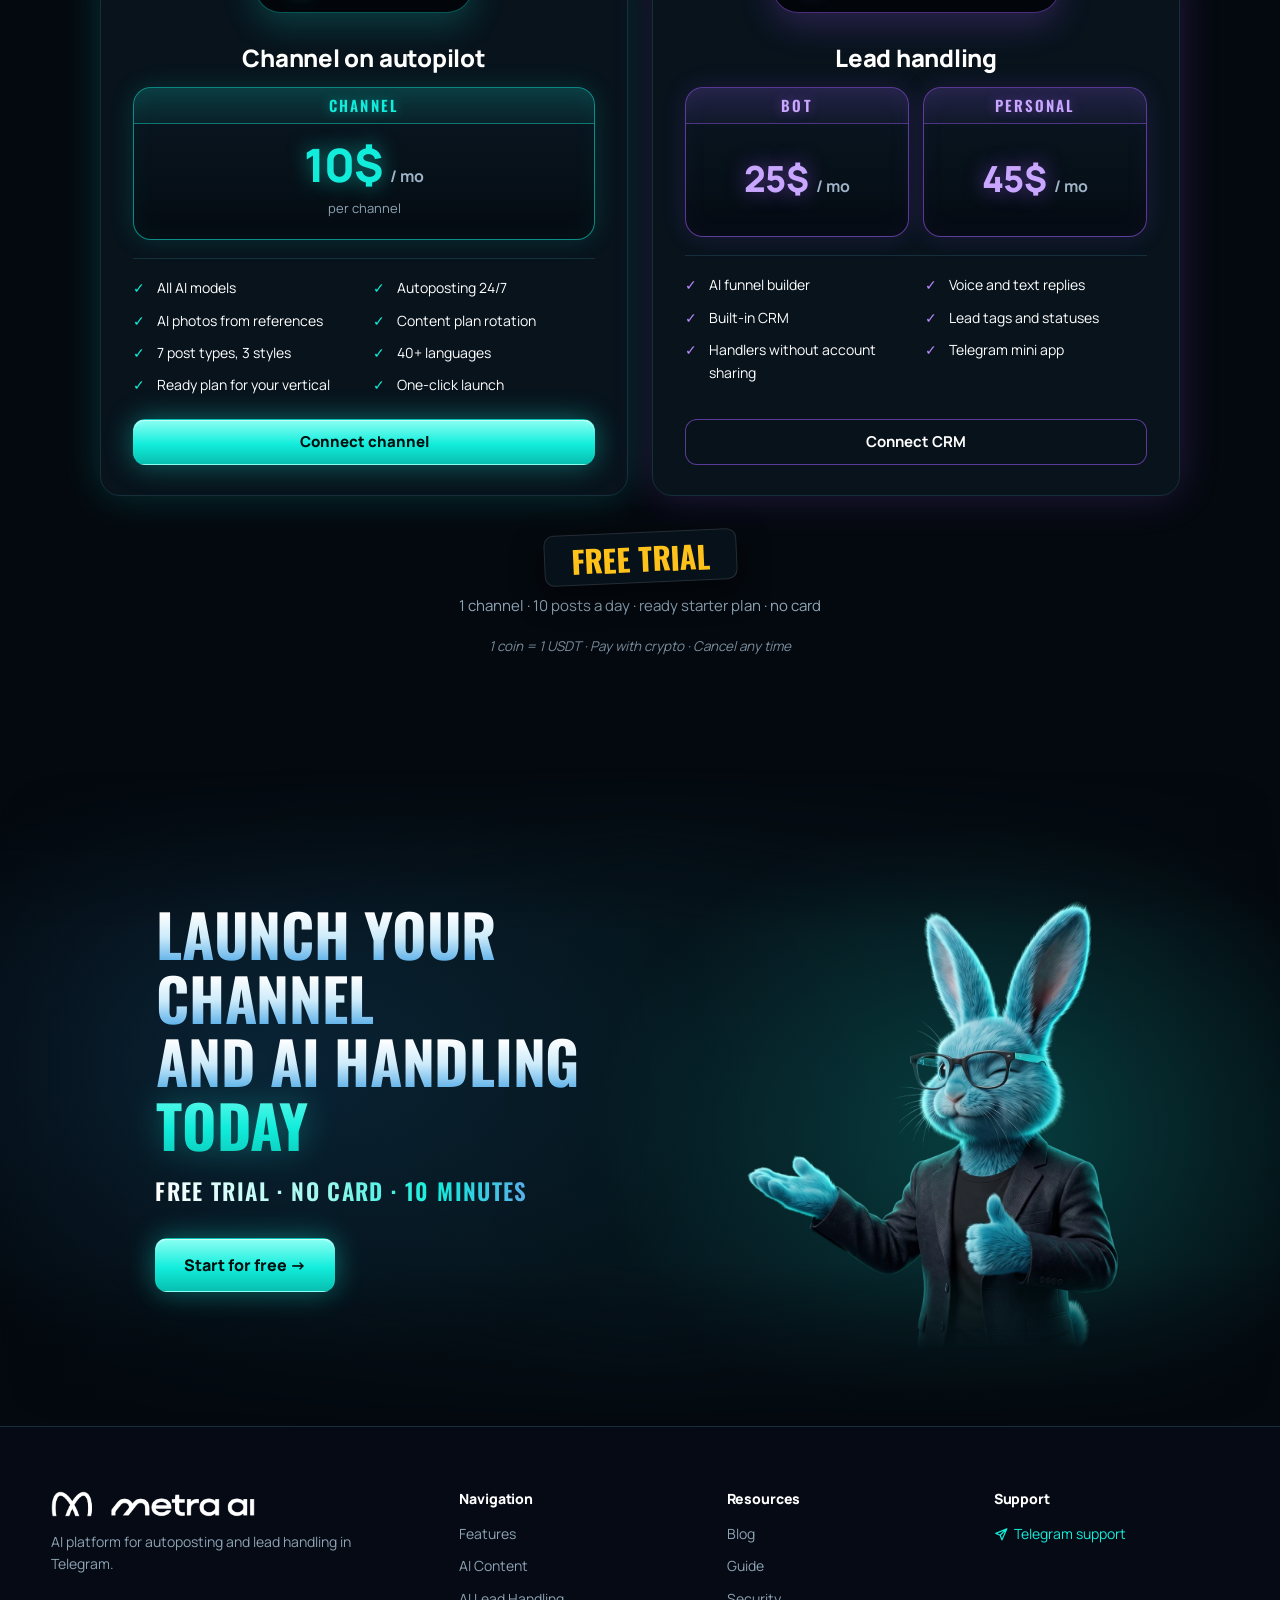
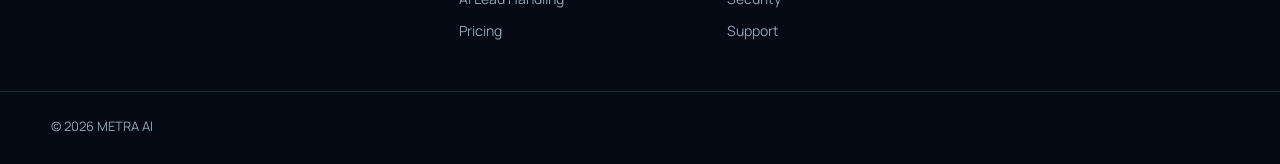
==== commit 91dd6100: "RU/EN language switch with full English translation Co-Authored-By: Claude Opus 5.5 <noreply@anthrop" ====
--- a/index.html
+++ b/index.html
@@ -31,20 +31,22 @@
       <img class="logo__img" src="img/logo.png" alt="metra ai" height="26">
     </a>
     <nav class="nav__links" id="navLinks">
-      <a href="#features">Возможности</a>
-      <a href="#posting">AI Контент</a>
-      <a href="#ai-processing">AI Обработка</a>
-      <a href="#pricing">Цены</a>
+      <a data-i18n="t1" href="#features">Возможности</a>
+      <a data-i18n="t2" href="#posting">AI Контент</a>
+      <a data-i18n="t3" href="#ai-processing">AI Обработка</a>
+      <a data-i18n="t4" href="#pricing">Цены</a>
+      <div class="nav__mobile-lang"><div class="lang-switch" role="group" aria-label="Language"><button type="button" data-lang="ru">RU</button><button type="button" data-lang="en">EN</button></div></div>
       <div class="nav__mobile-cta">
-        <a href="#" class="btn btn--ghost" data-link="login">Войти</a>
-        <a href="#pricing" class="btn btn--primary">Начать бесплатно</a>
+        <a data-i18n="t5" href="#" class="btn btn--ghost" data-link="login">Войти</a>
+        <a data-i18n="t6" href="#pricing" class="btn btn--primary">Начать бесплатно</a>
       </div>
     </nav>
     <div class="nav__cta">
-      <a href="#" class="btn btn--ghost btn--sm" data-link="login">Войти</a>
-      <a href="#pricing" class="btn btn--primary btn--sm">Начать бесплатно</a>
-    </div>
-    <button class="nav__burger" id="burger" aria-label="Меню" aria-expanded="false"><span></span><span></span></button>
+      <div class="lang-switch" role="group" aria-label="Language"><button type="button" data-lang="ru">RU</button><button type="button" data-lang="en">EN</button></div>
+      <a data-i18n="t5" href="#" class="btn btn--ghost btn--sm" data-link="login">Войти</a>
+      <a data-i18n="t6" href="#pricing" class="btn btn--primary btn--sm">Начать бесплатно</a>
+    </div>
+    <button class="nav__burger" id="burger" aria-label="Меню" data-i18n-aria-label="a12" aria-expanded="false"><span></span><span></span></button>
   </div>
 </header>
 
@@ -54,27 +56,27 @@
 <section class="hero">
   <div class="hero__glow"></div>
   <div class="hero__notch-wrap">
-    <p class="kicker hero__kicker"><svg class="ic ic--fill"><use href="#i-bolt"/></svg><span class="kicker__text">Платформа автоматизации нового уровня</span></p>
+    <p class="kicker hero__kicker"><svg class="ic ic--fill"><use href="#i-bolt"/></svg><span data-i18n="t8" class="kicker__text">Платформа автоматизации нового уровня</span></p>
   </div>
   <div class="container hero__inner">
     <div class="hero__content reveal">
-      <h1><span class="chrome"><span class="nowrap">AI-платформа</span> для <span class="accent">Telegram</span></span></h1>
-      <span class="plaque plaque--y hero__plaque">AI обработка + ведение<br class="br-m"> контента в одном месте</span>
-      <p class="lead">METRA AI заменяет контент-команду и обработчиков. Посты, расписание, воронки и CRM — всё в одном месте.</p>
+      <h1 data-i18n="t9"><span class="chrome"><span class="nowrap">AI-платформа</span> для <span class="accent">Telegram</span></span></h1>
+      <span data-i18n="t10" class="plaque plaque--y hero__plaque">AI обработка + ведение<br class="br-m"> контента в одном месте</span>
+      <p data-i18n="t11" class="lead">METRA AI заменяет контент-команду и обработчиков. Посты, расписание, воронки и CRM — всё в одном месте.</p>
       <div class="hero__cta">
-        <a href="#pricing" class="btn btn--primary btn--lg">Начать бесплатно</a>
-        <a href="#interface" class="btn btn--ghost btn--lg"><svg class="ic ic--fill play"><use href="#i-play"/></svg> Смотреть демо</a>
-      </div>
-      <p class="hero__note">Без карты · Триал бесплатно · Запуск за 10 минут</p>
+        <a data-i18n="t6" href="#pricing" class="btn btn--primary btn--lg">Начать бесплатно</a>
+        <a href="#interface" class="btn btn--ghost btn--lg"><svg class="ic ic--fill play"><use href="#i-play"/></svg> <span data-i18n="x0">Смотреть демо</span></a>
+      </div>
+      <p data-i18n="t12" class="hero__note">Без карты · Триал бесплатно · Запуск за 10 минут</p>
       <div class="stats">
-        <div class="stat"><b>24/7</b><span>автопостинг</span></div>
-        <div class="stat"><b>40+</b><span>языков</span></div>
-        <div class="stat"><b>∞</b><span>каналов</span></div>
+        <div class="stat"><b>24/7</b><span data-i18n="t13">автопостинг</span></div>
+        <div class="stat"><b>40+</b><span data-i18n="t14">языков</span></div>
+        <div class="stat"><b>∞</b><span data-i18n="t15">каналов</span></div>
       </div>
     </div>
 
     <div class="hero__visual hero__visual--art reveal">
-      <img class="hero__art" src="img/hero.jpg" alt="Маскот METRA AI показывает на интерфейс платформы" width="2400" height="1792" decoding="async" fetchpriority="high">
+      <img class="hero__art" src="img/hero.jpg" alt="Маскот METRA AI показывает на интерфейс платформы" data-i18n-alt="a0" width="2400" height="1792" decoding="async" fetchpriority="high">
     </div>
   </div>
 </section>
@@ -82,7 +84,7 @@
 <!-- 3. SOCIAL PROOF -->
 <section class="proof">
   <div class="container proof__inner">
-    <span class="proof__label">Нам доверяют:</span>
+    <span data-i18n="t16" class="proof__label">Нам доверяют:</span>
     <div class="proof__logos">
       <img class="partner" src="img/partners/1win.png" alt="1win" width="173" height="66" loading="lazy" decoding="async">
       <img class="partner" src="img/partners/vavada.png" alt="Vavada" width="357" height="56" loading="lazy" decoding="async">
@@ -92,10 +94,10 @@
   </div>
   <div class="marquee" aria-hidden="true">
     <div class="marquee__track">
-      <span>1 200+ каналов</span><i>✦</i><span>40+ языков</span><i>✦</i><span>500 000+ постов сгенерировано</span><i>✦</i>
-      <span>1 200+ каналов</span><i>✦</i><span>40+ языков</span><i>✦</i><span>500 000+ постов сгенерировано</span><i>✦</i>
-      <span>1 200+ каналов</span><i>✦</i><span>40+ языков</span><i>✦</i><span>500 000+ постов сгенерировано</span><i>✦</i>
-      <span>1 200+ каналов</span><i>✦</i><span>40+ языков</span><i>✦</i><span>500 000+ постов сгенерировано</span><i>✦</i>
+      <span data-i18n="t17">1 200+ каналов</span><i>✦</i><span data-i18n="t18">40+ языков</span><i>✦</i><span data-i18n="t19">500 000+ постов сгенерировано</span><i>✦</i>
+      <span data-i18n="t17">1 200+ каналов</span><i>✦</i><span data-i18n="t18">40+ языков</span><i>✦</i><span data-i18n="t19">500 000+ постов сгенерировано</span><i>✦</i>
+      <span data-i18n="t17">1 200+ каналов</span><i>✦</i><span data-i18n="t18">40+ языков</span><i>✦</i><span data-i18n="t19">500 000+ постов сгенерировано</span><i>✦</i>
+      <span data-i18n="t17">1 200+ каналов</span><i>✦</i><span data-i18n="t18">40+ языков</span><i>✦</i><span data-i18n="t19">500 000+ постов сгенерировано</span><i>✦</i>
     </div>
   </div>
 </section>
@@ -104,22 +106,22 @@
 <section class="section" id="features">
   <div class="container">
     <div class="section__head reveal">
-      <span class="eyebrow">Возможности</span>
-      <h2><span class="chrome">Два продукта. <span class="accent">Одна платформа.</span></span></h2>
+      <span data-i18n="t1" class="eyebrow">Возможности</span>
+      <h2 data-i18n="t20"><span class="chrome">Два продукта. <span class="accent">Одна платформа.</span></span></h2>
     </div>
     <div class="duo">
-      <article class="card card--cyan card--link reveal" data-href="#launch" role="link" tabindex="0" aria-label="AI Постинг — подробнее">
-        <div class="card__notch"><svg class="ic"><use href="#i-cal"/></svg><span>AI Постинг</span></div>
-        <h3>Канал на полном автопилоте</h3>
-        <p><span class="u">AI генерирует посты</span> по заданным параметрам, генерирует фото, публикует по расписанию. Ротация контент-планов, <span class="u">7 типов постов, 3 стиля</span> форматирования под любую нишу и под <span class="u">любую вертикаль</span>.</p>
-        <div class="mock shot-frame"><img class="shot" src="img/screens/autoposting.jpg" alt="Автопостинг и ротация контент-планов" width="2400" height="1190" loading="lazy" decoding="async"></div>
+      <article class="card card--cyan card--link reveal" data-href="#launch" role="link" tabindex="0" aria-label="AI Постинг — подробнее" data-i18n-aria-label="a10">
+        <div class="card__notch"><svg class="ic"><use href="#i-cal"/></svg><span data-i18n="t21">AI Постинг</span></div>
+        <h3 data-i18n="t23">Канал на полном автопилоте</h3>
+        <p data-i18n="t24"><span class="u">AI генерирует посты</span> по заданным параметрам, генерирует фото, публикует по расписанию. Ротация контент-планов, <span data-i18n="t91" class="u">7 типов постов, 3 стиля</span> форматирования под любую нишу и под <span class="u">любую вертикаль</span>.</p>
+        <div class="mock shot-frame"><img class="shot" src="img/screens/autoposting.jpg" alt="Автопостинг и ротация контент-планов" data-i18n-alt="a1" width="2400" height="1190" loading="lazy" decoding="async"></div>
       </article>
 
-      <article class="card card--purple card--link reveal" data-href="#ai-processing" role="link" tabindex="0" aria-label="CRM + AI Конструктор — подробнее">
-        <div class="card__notch"><svg class="ic"><use href="#i-branch"/></svg><span>CRM + AI Конструктор</span></div>
-        <h3>AI обрабатывает лидов вместо тебя</h3>
-        <p>Подключи бота или личку — обрабатывай вручную или подключи <b class="hl hl--p">AI Конструктор</b>: AI сам ведёт диалог, отвечает <span class="u">голосом или текстом</span>, меняет теги и двигает лида по воронке.</p>
-        <div class="mock shot-frame"><img class="shot" src="img/screens/funnel.jpg" alt="AI конструктор воронок" width="1950" height="1012" loading="lazy" decoding="async"></div>
+      <article class="card card--purple card--link reveal" data-href="#ai-processing" role="link" tabindex="0" aria-label="CRM + AI Конструктор — подробнее" data-i18n-aria-label="a11">
+        <div class="card__notch"><svg class="ic"><use href="#i-branch"/></svg><span data-i18n="t22">CRM + AI Конструктор</span></div>
+        <h3 data-i18n="t25">AI обрабатывает лидов вместо тебя</h3>
+        <p data-i18n="t26">Подключи бота или личку — обрабатывай вручную или подключи <b data-i18n="t77" class="hl hl--p">AI Конструктор</b>: AI сам ведёт диалог, отвечает <span class="u">голосом или текстом</span>, меняет теги и двигает лида по воронке.</p>
+        <div class="mock shot-frame"><img class="shot" src="img/screens/funnel.jpg" alt="AI конструктор воронок" data-i18n-alt="a2" width="1950" height="1012" loading="lazy" decoding="async"></div>
       </article>
     </div>
   </div>
@@ -132,31 +134,31 @@
       <div class="launch__glow"></div>
       <div class="launch__head">
         <div>
-          <h2><span class="chrome">Готовый <span class="nowrap">контент-план</span>&nbsp;—<br><span class="accent"><span class="mark-word">сразу</span> после подключения&nbsp;канала</span></span></h2>
-          <span class="plaque plaque--y">Запуск за один клик</span>
-        </div>
-        <img class="launch__mascot" src="img/mascot-kp.jpg" alt="Маскот METRA AI с тестовым контент-планом" width="1100" height="1285" loading="lazy" decoding="async">
+          <h2 data-i18n="t27"><span class="chrome">Готовый <span class="nowrap">контент-план</span>&nbsp;—<br><span class="accent"><span class="mark-word">сразу</span> после подключения&nbsp;канала</span></span></h2>
+          <span data-i18n="t28" class="plaque plaque--y">Запуск за один клик</span>
+        </div>
+        <img class="launch__mascot" src="img/mascot-kp.jpg" alt="Маскот METRA AI с тестовым контент-планом" data-i18n-alt="a3" width="1100" height="1285" loading="lazy" decoding="async">
       </div>
       <div class="launch__steps">
         <div class="lstep">
           <span class="lstep__n">01</span>
-          <h4>Выбери вертикаль</h4>
-          <p>Крипта, Гемблинг, Беттинг и другие</p>
-          <div class="verticals"><span class="on">Крипта</span><span>Гемблинг</span><span>Беттинг</span></div>
+          <h4 data-i18n="t29">Выбери вертикаль</h4>
+          <p data-i18n="t30">Крипта, Гемблинг, Беттинг и другие</p>
+          <div class="verticals"><span data-i18n="t31" class="on">Крипта</span><span data-i18n="t32">Гемблинг</span><span data-i18n="t33">Беттинг</span></div>
         </div>
         <div class="lstep">
           <span class="lstep__n">02</span>
-          <h4>Получи готовый контент-план</h4>
-          <p>Тестовый КП от экспертов загружается автоматически при подключении</p>
+          <h4 data-i18n="t34">Получи готовый контент-план</h4>
+          <p data-i18n="t35">Тестовый КП от экспертов загружается автоматически при подключении</p>
         </div>
         <div class="lstep">
           <span class="lstep__n">03</span>
-          <h4>Запусти в один клик</h4>
-          <p>Канал начинает постить сразу, без настройки с нуля</p>
-          <a href="#" class="launch__btn" data-link="signup"><svg class="ic ic--fill"><use href="#i-play"/></svg>Запустить канал</a>
-        </div>
-      </div>
-      <p class="launch__note">* Готовый контент-план можно отредактировать под себя в любой момент или создать контент-план с нуля.</p>
+          <h4 data-i18n="t36">Запусти в один клик</h4>
+          <p data-i18n="t37">Канал начинает постить сразу, без настройки с нуля</p>
+          <a data-i18n="t38" href="#" class="launch__btn" data-link="signup"><svg class="ic ic--fill"><use href="#i-play"/></svg>Запустить канал</a>
+        </div>
+      </div>
+      <p data-i18n="t39" class="launch__note">* Готовый контент-план можно отредактировать под себя в любой момент или создать контент-план с нуля.</p>
     </div>
   </div>
 </section>
@@ -165,40 +167,40 @@
 <section class="section" id="posting">
   <div class="container split">
     <div class="split__text reveal">
-      <span class="eyebrow">Возможности AI контента</span>
-      <h2><span class="chrome">Как устроен<br><span class="accent">AI&nbsp;контент</span></span></h2>
+      <span data-i18n="t40" class="eyebrow">Возможности AI контента</span>
+      <h2 data-i18n="t41"><span class="chrome">Как устроен<br><span class="accent">AI&nbsp;контент</span></span></h2>
       <ul class="perks">
-        <li><b>Постинг по заданным настройкам</b> — AI пишет посты, используя лор и выбранный формат постов</li>
-        <li><b>Реалистичные AI-фото</b> — загрузи референсы, получи живые фото в любых сценах</li>
-        <li><b>7 типов постов</b> — История, Польза, Оффер, Дожим, Вовлечение, Сигнал, Доказательство</li>
-        <li><b>3 стиля форматирования</b> — Любительский, Обычный, Профессиональный</li>
-        <li><b>Ротация расписаний</b> — несколько контент-планов сменяют друг друга автоматически каждую неделю</li>
-        <li><b>40+ языков</b> — язык фиксируется и соблюдается в каждом посте</li>
+        <li data-i18n="t42"><b>Постинг по заданным настройкам</b> — AI пишет посты, используя лор и выбранный формат постов</li>
+        <li data-i18n="t43"><b>Реалистичные AI-фото</b> — загрузи референсы, получи живые фото в любых сценах</li>
+        <li data-i18n="t44"><b>7 типов постов</b> — История, Польза, Оффер, Дожим, Вовлечение, Сигнал, Доказательство</li>
+        <li data-i18n="t45"><b>3 стиля форматирования</b> — Любительский, Обычный, Профессиональный</li>
+        <li data-i18n="t46"><b>Ротация расписаний</b> — несколько контент-планов сменяют друг друга автоматически каждую неделю</li>
+        <li data-i18n="t0"><b data-i18n="t18">40+ языков</b> — язык фиксируется и соблюдается в каждом посте</li>
       </ul>
     </div>
     <div class="split__visual reveal">
       <div class="glass post-mock">
         <div class="ptabs" role="tablist" id="postTabs">
           <span class="ptabs__notch" id="postNotch" aria-hidden="true"></span>
-          <button class="on" data-type="story">История</button>
-          <button data-type="use">Польза</button>
-          <button data-type="offer">Оффер</button>
-          <button data-type="push">Дожим</button>
-          <button data-type="engage">Вовлечение</button>
-          <button data-type="signal">Сигнал</button>
-          <button data-type="proof">Доказательство</button>
+          <button data-i18n="t47" class="on" data-type="story">История</button>
+          <button data-i18n="t48" data-type="use">Польза</button>
+          <button data-i18n="t49" data-type="offer">Оффер</button>
+          <button data-i18n="t50" data-type="push">Дожим</button>
+          <button data-i18n="t51" data-type="engage">Вовлечение</button>
+          <button data-i18n="t52" data-type="signal">Сигнал</button>
+          <button data-i18n="t53" data-type="proof">Доказательство</button>
         </div>
         <div class="post">
           <div class="post__head">
             <img class="avatar avatar--img" src="img/avatar.png" alt="METRA AI" width="36" height="36">
-            <div><b>METRA AI | Автопостинг</b><small>Канал · RU · <span id="postStyleName">Обычный</span> стиль</small></div>
+            <div><b data-i18n="t54">METRA AI | Автопостинг</b><small id="postMeta"></small></div>
           </div>
           <div class="post__photo" id="postPhoto">
-            <span class="post__photo-tag">AI-фото</span>
+            <span data-i18n="t55" class="post__photo-tag">AI-фото</span>
           </div>
           <div class="post__text" id="postText"></div>
           <div class="post__foot">
-            <span class="fmt" id="postFmt"><button data-style="amateur">Любительский</button><button class="on" data-style="normal">Обычный</button><button data-style="pro">Профи</button></span>
+            <span class="fmt" id="postFmt"><button data-i18n="t56" data-style="amateur">Любительский</button><button data-i18n="t57" class="on" data-style="normal">Обычный</button><button data-i18n="t58" data-style="pro">Профи</button></span>
           </div>
         </div>
       </div>
@@ -211,19 +213,19 @@
   <div class="container split split--rev">
     <div class="split__visual reveal">
       <div class="glass">
-        <img class="shot" src="img/screens/funnel.jpg" alt="AI конструктор воронок" width="1950" height="1012" loading="lazy" decoding="async">
+        <img class="shot" src="img/screens/funnel.jpg" alt="AI конструктор воронок" data-i18n-alt="a2" width="1950" height="1012" loading="lazy" decoding="async">
       </div>
     </div>
     <div class="split__text reveal">
-      <span class="eyebrow eyebrow--p">AI Обработка</span>
-      <h2><span class="chrome">Замени обработчика на AI&nbsp;— <span class="accent">навсегда</span></span></h2>
+      <span data-i18n="t3" class="eyebrow eyebrow--p">AI Обработка</span>
+      <h2 data-i18n="t59"><span class="chrome">Замени обработчика на AI&nbsp;— <span class="accent">навсегда</span></span></h2>
       <ul class="perks perks--p">
-        <li><b>AI Конструктор воронок</b> — визуальный редактор: сообщения, условия, AI ответы, смена тегов</li>
-        <li><b>Голосовые ответы</b> — AI отвечает не только текстом, но и голосом</li>
-        <li><b>Подключи бота или личку</b> — два варианта на выбор</li>
-        <li><b>CRM внутри платформы</b> — диалоги, статусы, карточки лидов без сторонних сервисов</li>
-        <li><b>Назначение обработчиков</b> — без передачи аккаунтов</li>
-        <li><b>Telegram mini app</b> — вся CRM в телефоне без браузера</li>
+        <li data-i18n="t60"><b data-i18n="t96">AI Конструктор воронок</b> — визуальный редактор: сообщения, условия, AI ответы, смена тегов</li>
+        <li data-i18n="t61"><b>Голосовые ответы</b> — AI отвечает не только текстом, но и голосом</li>
+        <li data-i18n="t62"><b>Подключи бота или личку</b> — два варианта на выбор</li>
+        <li data-i18n="t63"><b data-i18n="t98">CRM внутри платформы</b> — диалоги, статусы, карточки лидов без сторонних сервисов</li>
+        <li data-i18n="t64"><b>Назначение обработчиков</b> — без передачи аккаунтов</li>
+        <li data-i18n="t65"><b>Telegram mini app</b> — вся CRM в телефоне без браузера</li>
       </ul>
     </div>
   </div>
@@ -233,8 +235,8 @@
 <section class="section">
   <div class="container">
     <div class="section__head reveal">
-      <span class="eyebrow">Как это работает</span>
-      <h2><span class="chrome">Три шага до автопилота</span></h2>
+      <span data-i18n="t66" class="eyebrow">Как это работает</span>
+      <h2 data-i18n="t67"><span class="chrome">Три шага до автопилота</span></h2>
     </div>
     <div class="how reveal">
       <div class="how__line"></div>
@@ -242,22 +244,22 @@
         <span class="how__ic">
           <svg viewBox="0 0 24 24"><path d="M10 14a4 4 0 0 0 5.66 0l3-3a4 4 0 0 0-5.66-5.66l-1 1M14 10a4 4 0 0 0-5.66 0l-3 3a4 4 0 0 0 5.66 5.66l1-1"/></svg>
         </span>
-        <h4>Подключи канал или CRM</h4>
-        <p>Выбери вертикаль — тестовый КП загрузится автоматически</p>
+        <h4 data-i18n="t68">Подключи канал или CRM</h4>
+        <p data-i18n="t69">Выбери вертикаль — тестовый КП загрузится автоматически</p>
       </div>
       <div class="how__step">
         <span class="how__ic">
           <svg viewBox="0 0 24 24"><path d="M4 6h10M18 6h2M4 12h4M12 12h8M4 18h12M20 18h0"/><circle cx="16" cy="6" r="2"/><circle cx="10" cy="12" r="2"/><circle cx="18" cy="18" r="2"/></svg>
         </span>
-        <h4>Настрой AI под себя</h4>
-        <p>Персонаж, голос, расписание, воронка обработки</p>
+        <h4 data-i18n="t70">Настрой AI под себя</h4>
+        <p data-i18n="t71">Персонаж, голос, расписание, воронка обработки</p>
       </div>
       <div class="how__step">
         <span class="how__ic">
           <svg viewBox="0 0 24 24"><path d="M5 19c1-4 3-7 7-11 3-3 6-4 7-4 0 1-1 4-4 7-4 4-7 6-11 7Z"/><path d="M9 15l-3-3M14 6l4 4"/></svg>
         </span>
-        <h4>Запусти и не думай об этом</h4>
-        <p>Платформа работает 24/7, пока ты занимаешься другим</p>
+        <h4 data-i18n="t72">Запусти и не думай об этом</h4>
+        <p data-i18n="t73">Платформа работает 24/7, пока ты занимаешься другим</p>
       </div>
     </div>
   </div>
@@ -267,33 +269,33 @@
 <section class="section" id="interface">
   <div class="container">
     <div class="section__head reveal">
-      <span class="eyebrow">Интерфейс</span>
-      <h2><span class="chrome">Посмотри, как это выглядит внутри</span></h2>
+      <span data-i18n="t74" class="eyebrow">Интерфейс</span>
+      <h2 data-i18n="t75"><span class="chrome">Посмотри, как это выглядит внутри</span></h2>
     </div>
     <div class="itabs reveal" role="tablist" id="ifaceTabs">
-      <button class="on" data-pane="p-plan">Контент-план</button>
-      <button data-pane="p-flow">AI Конструктор</button>
-      <button data-pane="p-crm">CRM / Диалоги</button>
-      <button data-pane="p-set">Настройки канала</button>
+      <button data-i18n="t76" class="on" data-pane="p-plan">Контент-план</button>
+      <button data-i18n="t77" data-pane="p-flow">AI Конструктор</button>
+      <button data-i18n="t78" data-pane="p-crm">CRM / Диалоги</button>
+      <button data-i18n="t79" data-pane="p-set">Настройки канала</button>
     </div>
     <div class="glass iface reveal">
 
       <!-- Tab 1 -->
       <div class="pane on" id="p-plan">
-        <img class="shot" src="img/screens/content-plan.jpg" alt="Контент-план" width="2400" height="1359" loading="lazy" decoding="async">
+        <img class="shot" src="img/screens/content-plan.jpg" alt="Контент-план" data-i18n-alt="a4" width="2400" height="1359" loading="lazy" decoding="async">
       </div>
 
       <!-- Tab 2 -->
       <div class="pane" id="p-flow">
-        <img class="shot" src="img/screens/constructor.jpg" alt="AI конструктор" width="2400" height="1259" loading="lazy" decoding="async">
+        <img class="shot" src="img/screens/constructor.jpg" alt="AI конструктор" data-i18n-alt="a5" width="2400" height="1259" loading="lazy" decoding="async">
       </div>
 
       <!-- Tab 3 -->
       <div class="pane" id="p-crm">
         <div class="crm-shot">
-          <img class="shot" src="img/screens/crm.jpg" alt="CRM: список чатов с тегами" width="2400" height="1259" loading="lazy" decoding="async">
+          <img class="shot" src="img/screens/crm.jpg" alt="CRM: список чатов с тегами" data-i18n-alt="a6" width="2400" height="1259" loading="lazy" decoding="async">
           <figure class="phone">
-            <img src="img/screens/crm-phone.jpg" alt="CRM в Telegram mini app на телефоне" width="700" height="1283" loading="lazy" decoding="async">
+            <img src="img/screens/crm-phone.jpg" alt="CRM в Telegram mini app на телефоне" data-i18n-alt="a7" width="700" height="1283" loading="lazy" decoding="async">
           </figure>
           <span class="crm-shot__label">Telegram mini app</span>
         </div>
@@ -301,7 +303,7 @@
 
       <!-- Tab 4 -->
       <div class="pane" id="p-set">
-        <img class="shot" src="img/screens/settings.jpg" alt="Настройки канала" width="2400" height="1516" loading="lazy" decoding="async">
+        <img class="shot" src="img/screens/settings.jpg" alt="Настройки канала" data-i18n-alt="a8" width="2400" height="1516" loading="lazy" decoding="async">
       </div>
     </div>
   </div>
@@ -311,48 +313,48 @@
 <section class="section" id="pricing">
   <div class="container">
     <div class="section__head reveal">
-      <span class="eyebrow">Цены</span>
-      <h2><span class="chrome">Платишь только за то, <span class="accent">что работает</span></span></h2>
+      <span data-i18n="t4" class="eyebrow">Цены</span>
+      <h2 data-i18n="t80"><span class="chrome">Платишь только за то, <span class="accent">что работает</span></span></h2>
     </div>
     <div class="plans">
       <article class="card card--cyan plan-card reveal">
-        <div class="card__notch"><svg class="ic"><use href="#i-cal"/></svg><span>AI Постинг</span></div>
-        <h3>Канал на автопилоте</h3>
+        <div class="card__notch"><svg class="ic"><use href="#i-cal"/></svg><span data-i18n="t21">AI Постинг</span></div>
+        <h3 data-i18n="t81">Канал на автопилоте</h3>
         <div class="plan-opt">
-          <span class="opt-notch">Канал</span>
-          <div class="price-pill price-pill--lg"><b>10$</b><span>/ мес</span></div>
-          <small class="plan-opt__sub">за один канал</small>
+          <span data-i18n="t82" class="opt-notch">Канал</span>
+          <div class="price-pill price-pill--lg"><b>10$</b><span data-i18n="t85">/ мес</span></div>
+          <small data-i18n="t86" class="plan-opt__sub">за один канал</small>
         </div>
         <ul class="plan-card__list">
-          <li>Все модели AI</li><li>Автопостинг 24/7</li>
-          <li>AI-фото по референсам</li><li>Ротация контент-планов</li>
-          <li>7 типов постов, 3 стиля</li><li>40+ языков</li>
-          <li>Готовый КП под вертикаль</li><li>Запуск в один клик</li>
+          <li data-i18n="t87">Все модели AI</li><li data-i18n="t88">Автопостинг 24/7</li>
+          <li data-i18n="t89">AI-фото по референсам</li><li data-i18n="t90">Ротация контент-планов</li>
+          <li data-i18n="t91">7 типов постов, 3 стиля</li><li data-i18n="t18">40+ языков</li>
+          <li data-i18n="t92">Готовый КП под вертикаль</li><li data-i18n="t93">Запуск в один клик</li>
         </ul>
-        <a href="#" class="btn btn--primary btn--block" data-link="signup">Подключить канал</a>
+        <a data-i18n="t94" href="#" class="btn btn--primary btn--block" data-link="signup">Подключить канал</a>
       </article>
 
       <article class="card card--purple plan-card reveal">
-        <div class="card__notch"><svg class="ic"><use href="#i-branch"/></svg><span>CRM + AI Конструктор</span></div>
-        <h3>Обработка лидов</h3>
+        <div class="card__notch"><svg class="ic"><use href="#i-branch"/></svg><span data-i18n="t22">CRM + AI Конструктор</span></div>
+        <h3 data-i18n="t95">Обработка лидов</h3>
         <div class="plan-card__options">
-          <div class="plan-opt"><span class="opt-notch">Бот</span><div class="price-pill"><b>25$</b><span>/ мес</span></div></div>
-          <div class="plan-opt"><span class="opt-notch">Личка</span><div class="price-pill"><b>45$</b><span>/ мес</span></div></div>
+          <div class="plan-opt"><span data-i18n="t83" class="opt-notch">Бот</span><div class="price-pill"><b>25$</b><span data-i18n="t85">/ мес</span></div></div>
+          <div class="plan-opt"><span data-i18n="t84" class="opt-notch">Личка</span><div class="price-pill"><b>45$</b><span data-i18n="t85">/ мес</span></div></div>
         </div>
         <ul class="plan-card__list plan-card__list--p">
-          <li>AI Конструктор воронок</li><li>Ответы голосом и текстом</li>
-          <li>CRM внутри платформы</li><li>Теги и статусы лидов</li>
-          <li>Обработчики без передачи аккаунтов</li><li>Telegram mini app</li>
+          <li data-i18n="t96">AI Конструктор воронок</li><li data-i18n="t97">Ответы голосом и текстом</li>
+          <li data-i18n="t98">CRM внутри платформы</li><li data-i18n="t99">Теги и статусы лидов</li>
+          <li data-i18n="t100">Обработчики без передачи аккаунтов</li><li>Telegram mini app</li>
         </ul>
-        <a href="#" class="btn btn--ghost btn--block plan-card__btn-p" data-link="signup">Подключить CRM</a>
+        <a data-i18n="t101" href="#" class="btn btn--ghost btn--block plan-card__btn-p" data-link="signup">Подключить CRM</a>
       </article>
     </div>
 
     <div class="trial reveal">
-      <span class="plaque plaque--y trial__plaque">Триал бесплатно</span>
-      <p class="trial__text">1 канал · 10 постов в день · готовый тестовый КП · без карты</p>
-    </div>
-    <p class="prices__note">1 коин = 1 USDT · Оплата криптой · Отмена в любой момент</p>
+      <span data-i18n="t102" class="plaque plaque--y trial__plaque">Триал бесплатно</span>
+      <p data-i18n="t103" class="trial__text">1 канал · 10 постов в день · готовый тестовый КП · без карты</p>
+    </div>
+    <p data-i18n="t104" class="prices__note">1 коин = 1 USDT · Оплата криптой · Отмена в любой момент</p>
   </div>
 </section>
 
@@ -361,11 +363,11 @@
   <div class="container">
     <div class="final">
       <div class="final__text reveal">
-        <h2><span class="chrome">Запусти канал <span class="nowrap">и AI обработку</span><br><span class="accent nowrap">уже сегодня</span></span></h2>
-        <p class="final__sub">Триал бесплатно · Без карты · За 10 минут</p>
-        <a href="#" class="btn btn--primary btn--lg" data-link="signup">Начать бесплатно →</a>
-      </div>
-      <img class="final__mascot" src="img/mascot-final.webp" alt="Маскот METRA AI приглашает начать" width="1000" height="1182" loading="lazy" decoding="async">
+        <h2 data-i18n="t105"><span class="chrome">Запусти канал <span class="nowrap">и AI обработку</span><br><span class="accent nowrap">уже сегодня</span></span></h2>
+        <p data-i18n="t106" class="final__sub">Триал бесплатно · Без карты · За 10 минут</p>
+        <a data-i18n="t7" href="#" class="btn btn--primary btn--lg" data-link="signup">Начать бесплатно →</a>
+      </div>
+      <img class="final__mascot" src="img/mascot-final.webp" alt="Маскот METRA AI приглашает начать" data-i18n-alt="a9" width="1000" height="1182" loading="lazy" decoding="async">
     </div>
   </div>
 </section>
@@ -377,24 +379,25 @@
   <div class="container footer__inner">
     <div class="footer__brand">
       <a href="#top" class="logo"><img class="logo__img" src="img/logo.png" alt="metra ai" height="26"></a>
-      <p>AI-платформа для автопостинга и обработки лидов в Telegram.</p>
+      <p data-i18n="t107">AI-платформа для автопостинга и обработки лидов в Telegram.</p>
     </div>
     <div class="footer__col">
-      <h5>Навигация</h5>
-      <a href="#features">Возможности</a><a href="#posting">AI Контент</a><a href="#ai-processing">AI Обработка</a><a href="#pricing">Цены</a>
+      <h5 data-i18n="t108">Навигация</h5>
+      <a data-i18n="t1" href="#features">Возможности</a><a data-i18n="t2" href="#posting">AI Контент</a><a data-i18n="t3" href="#ai-processing">AI Обработка</a><a data-i18n="t4" href="#pricing">Цены</a>
     </div>
     <div class="footer__col">
-      <h5>Ресурсы</h5>
-      <a href="#">Блог</a><a href="#">Гайд</a><a href="#">Безопасность</a><a href="#">Поддержка</a>
+      <h5 data-i18n="t109">Ресурсы</h5>
+      <a data-i18n="t110" href="#">Блог</a><a data-i18n="t111" href="#">Гайд</a><a data-i18n="t112" href="#">Безопасность</a><a data-i18n="t113" href="#">Поддержка</a>
     </div>
     <div class="footer__col">
-      <h5>Поддержка</h5>
-      <a href="https://t.me/" class="tg"><svg class="ic"><use href="#i-send"/></svg>Telegram поддержки</a>
+      <h5 data-i18n="t113">Поддержка</h5>
+      <a href="https://t.me/" class="tg"><svg class="ic"><use href="#i-send"/></svg><span data-i18n="x1">Telegram поддержки</span></a>
     </div>
   </div>
   <div class="container footer__bottom">© 2026 METRA AI</div>
 </footer>
 
+<script src="i18n.js"></script>
 <script src="main.js"></script>
 </body>
 </html>
--- a/styles.css
+++ b/styles.css
@@ -451,7 +451,7 @@
   #posting .perks li { font-size: 17px; line-height: 1.6; }
   #posting .ptabs { justify-content: space-between; overflow: visible; padding: 0 18px; }
   #posting .ptabs button { padding-inline: 9px; font-size: 13.5px; }
-  #posting .split__visual { position: relative; }
+  #posting .split__visual { position: relative; min-height: 720px; } /* fits the longest post in either language */
   #posting .post-mock { position: absolute; inset: 0; display: flex; flex-direction: column; }
   #posting .post { flex: 1; min-height: 0; display: flex; flex-direction: column; }
   /* fixed compact photo; the text area takes the rest — sized so the longest post fits without scrolling */
@@ -672,8 +672,13 @@
   .nav__links > a { padding: 14px 0; border-bottom: 1px solid var(--border); font-size: 16px; }
   .nav__mobile-cta { display: grid; grid-template-columns: 1fr 1fr; gap: 10px; margin-top: 16px; }
   .how { grid-template-columns: 1fr; gap: 40px; }
-  .how__line { top: 36px; bottom: 36px; left: 50%; right: auto; width: 2px; height: auto; background: linear-gradient(180deg, var(--accent), var(--accent-2)); }
-  .how__step { background: var(--bg); }
+  /* vertical steps: no full-height line behind text, short connector between steps instead */
+  .how__line { display: none; }
+  .how__step:not(:last-child)::after {
+    content: ""; display: block; width: 2px; height: 28px; margin: 22px auto 0; border-radius: 2px;
+    background: linear-gradient(180deg, rgba(18,237,219,.7), rgba(163,92,255,.5));
+  }
+  .how { gap: 22px; }
   .crm { grid-template-columns: 1fr; }
   .crm__list { border-right: 0; border-bottom: 1px solid var(--border); }
   .crm__item:nth-child(n+3) { display: none; }
@@ -702,8 +707,9 @@
   .hero__visual { min-height: 560px; }
   .hero__mock { width: 100%; top: 0; }
   .hero__mascot { width: 240px; height: 360px; right: 0; top: auto; bottom: 0; padding-bottom: 24px; }
-  .proof__inner { flex-direction: column; align-items: flex-start; gap: 16px; }
-  .proof__logos { gap: 14px 24px; justify-content: flex-start; }
+  .proof__inner { flex-direction: column; align-items: center; gap: 18px; }
+  .proof__label { font-size: 13px; letter-spacing: .04em; }
+  .proof__logos { display: grid; grid-template-columns: 1fr 1fr; gap: 20px 16px; width: 100%; justify-items: center; align-items: center; }
   .wordmark { font-size: 18px; }
   .card, .lstep, .price { padding: 24px; }
   .card { padding-top: 88px; }
@@ -760,4 +766,14 @@
 .proof__logos { align-items: center; }
 .partner { height: 30px; width: auto; opacity: .9; transition: opacity .2s, transform .2s; }
 .partner:hover { opacity: 1; transform: translateY(-1px); }
-@media (max-width: 600px) { .partner { height: 22px; } }
+@media (max-width: 600px) { .partner { height: auto; width: auto; max-height: 24px; max-width: 100%; } }
+
+/* language switch */
+.lang-switch { display: inline-flex; padding: 3px; border-radius: 10px; background: rgba(2,6,11,.6); border: 1px solid var(--border); align-self: center; }
+.lang-switch button { border: 0; background: none; padding: 6px 9px; border-radius: 7px; font: 700 12px/1 var(--font-b); letter-spacing: .04em; color: var(--muted); transition: color .2s, background .2s; }
+.lang-switch button:hover { color: var(--text); }
+.lang-switch button.on { color: #7FFFF2; background: var(--teal-fill); box-shadow: inset 0 0 0 1px rgba(18,237,219,.5); }
+.nav__mobile-lang { display: none; }
+@media (max-width: 860px) {
+  .nav__mobile-lang { display: flex; justify-content: center; padding-top: 16px; }
+}
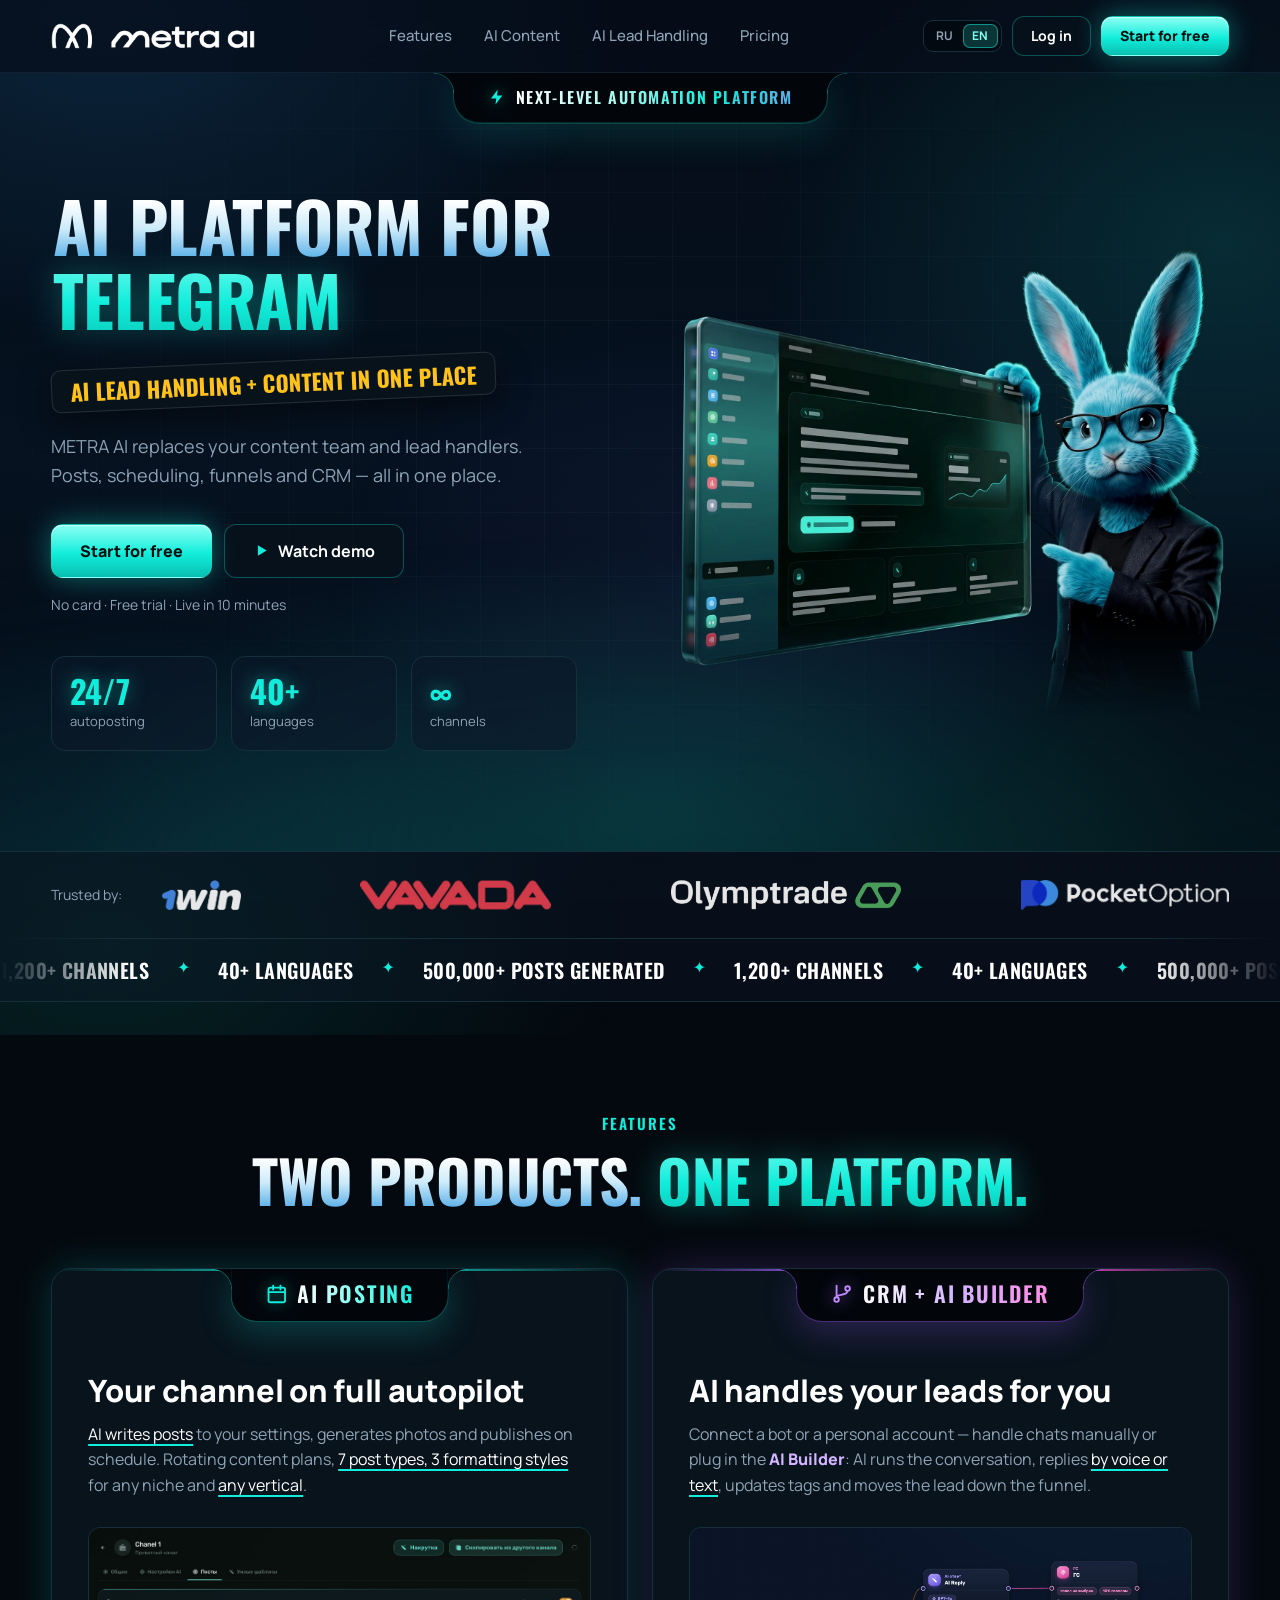
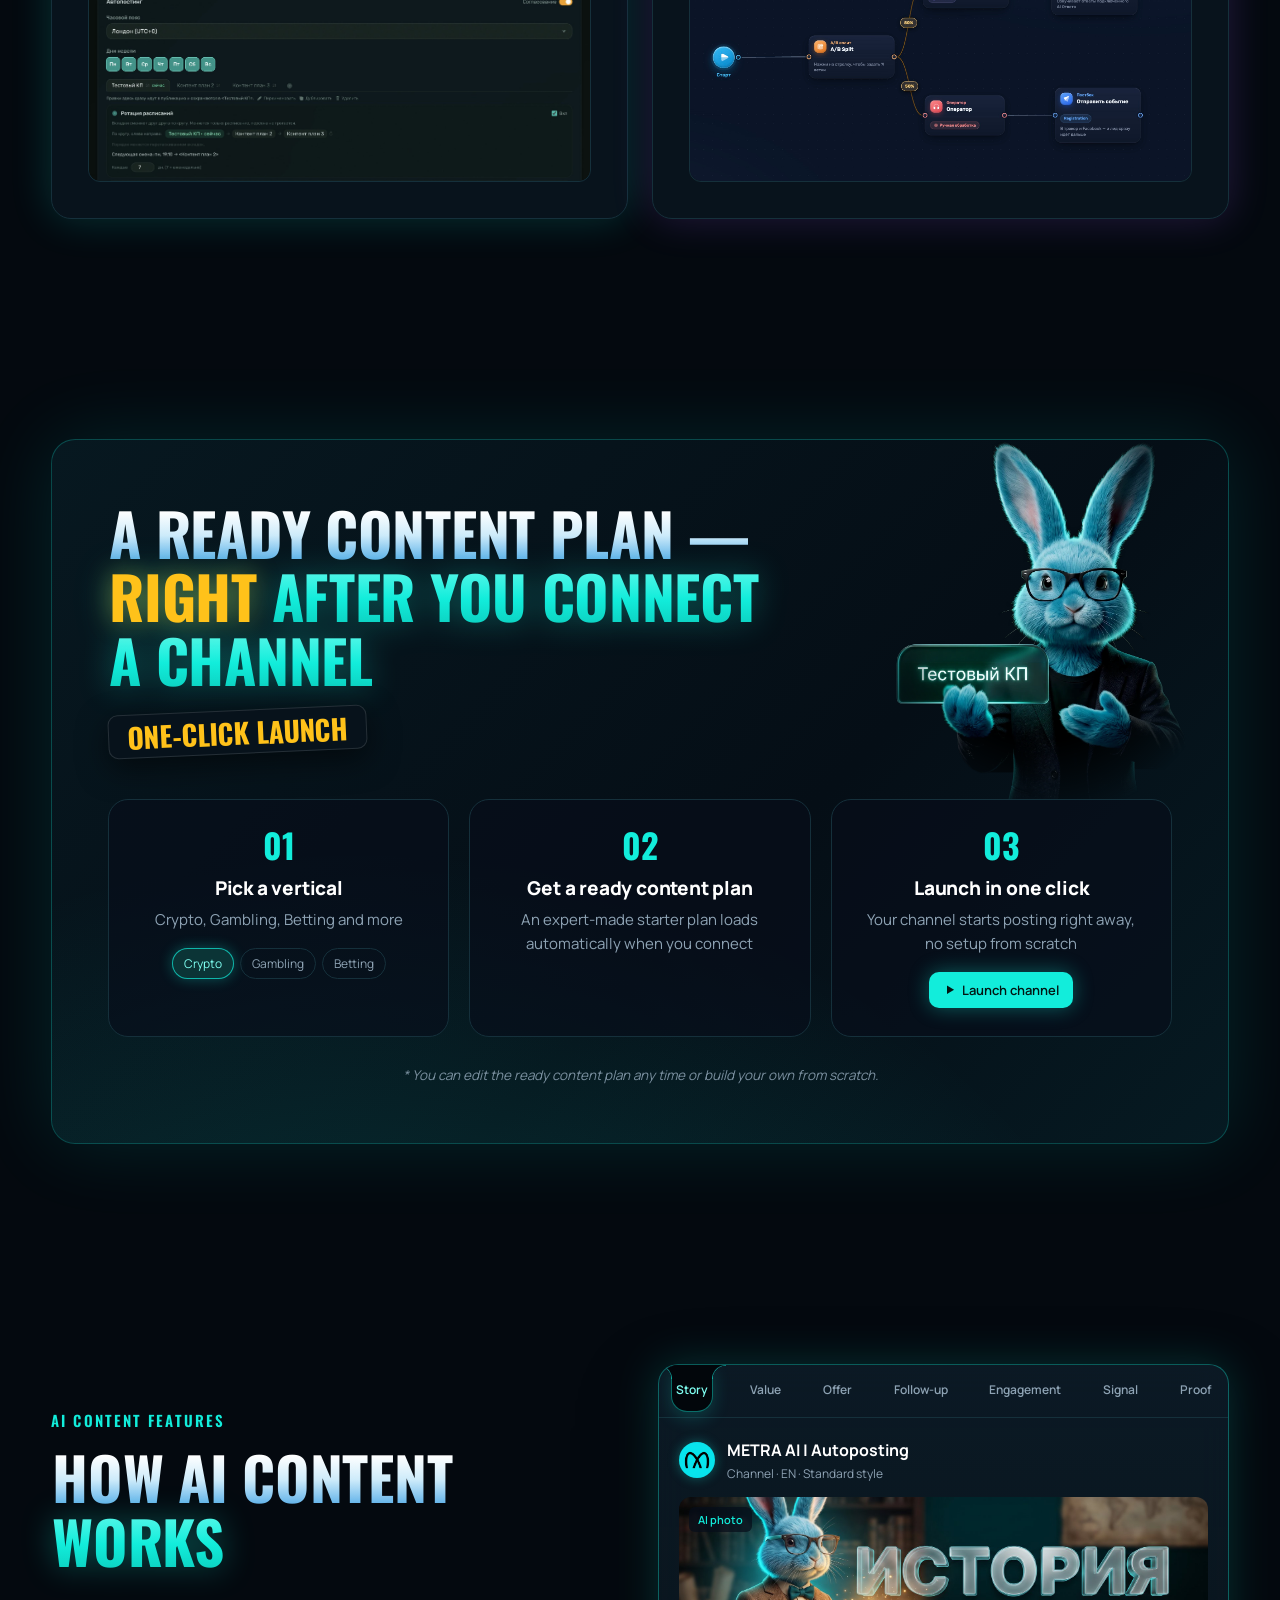
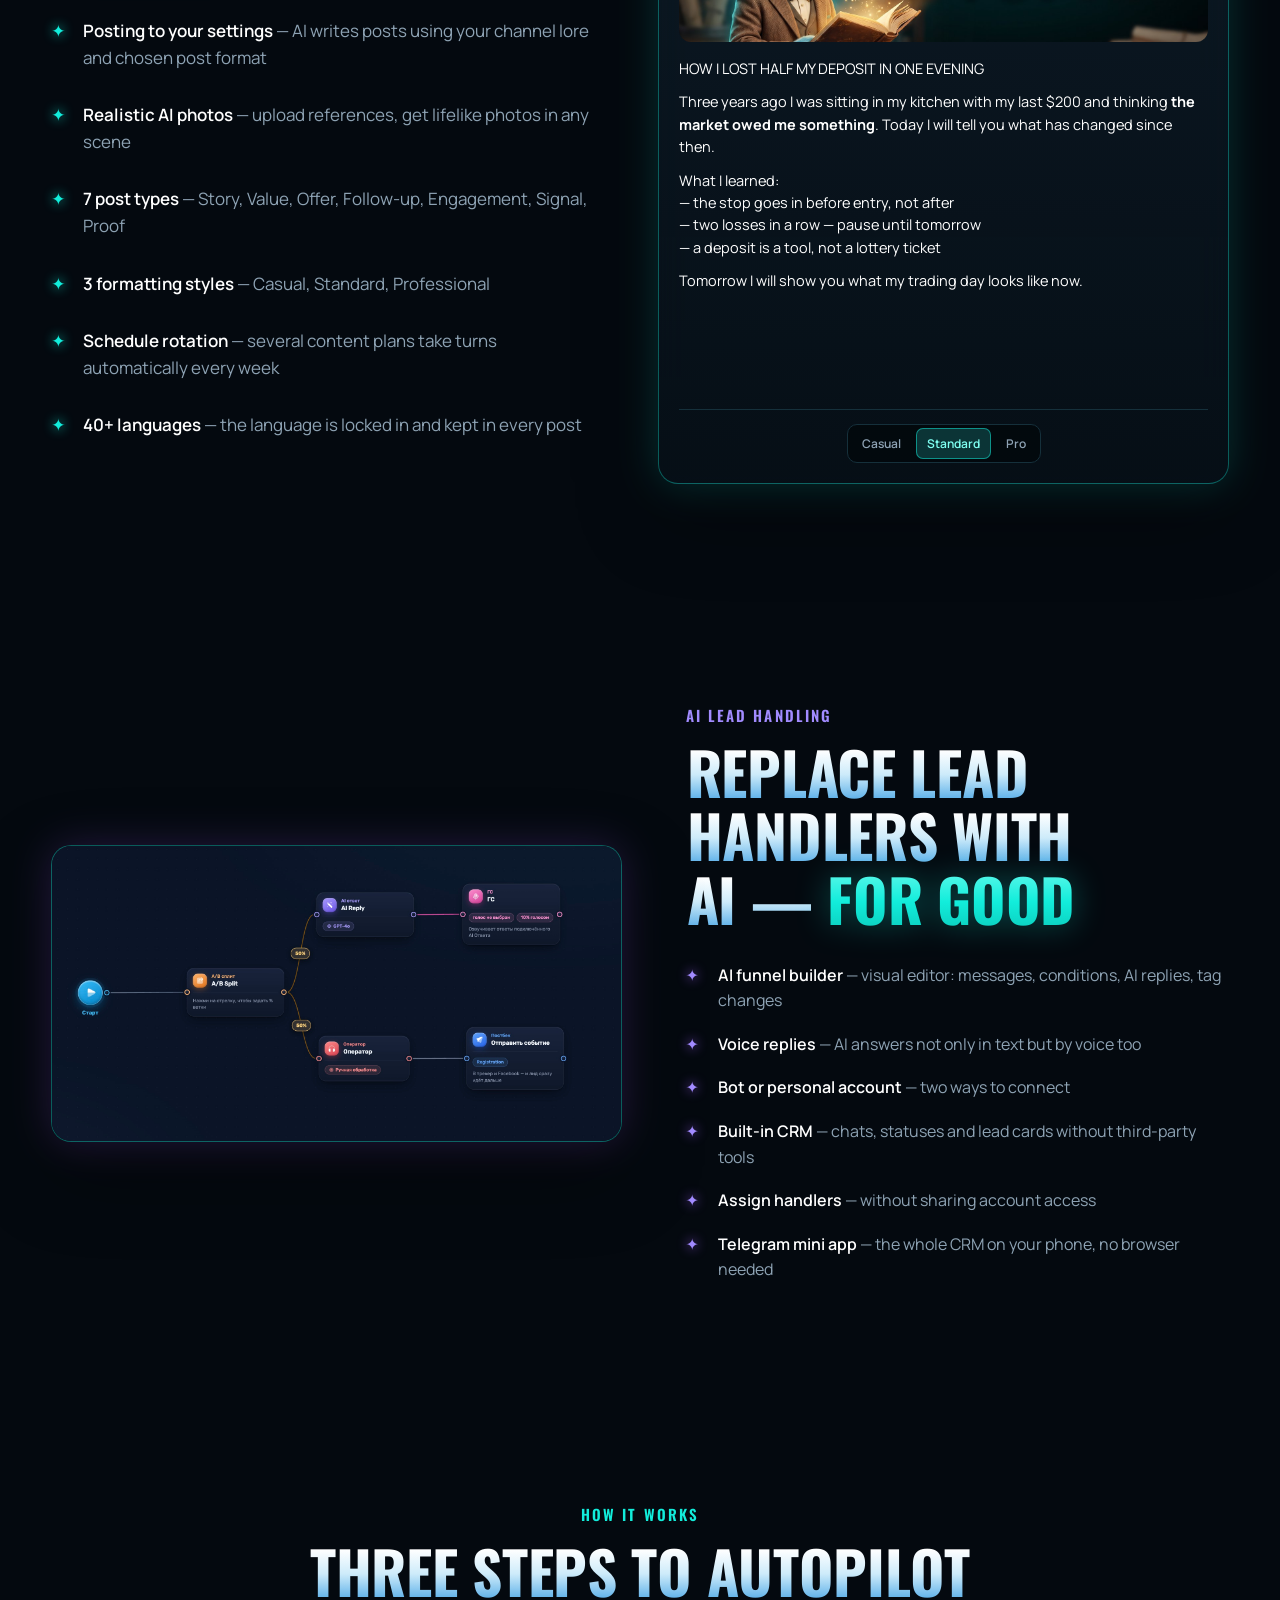
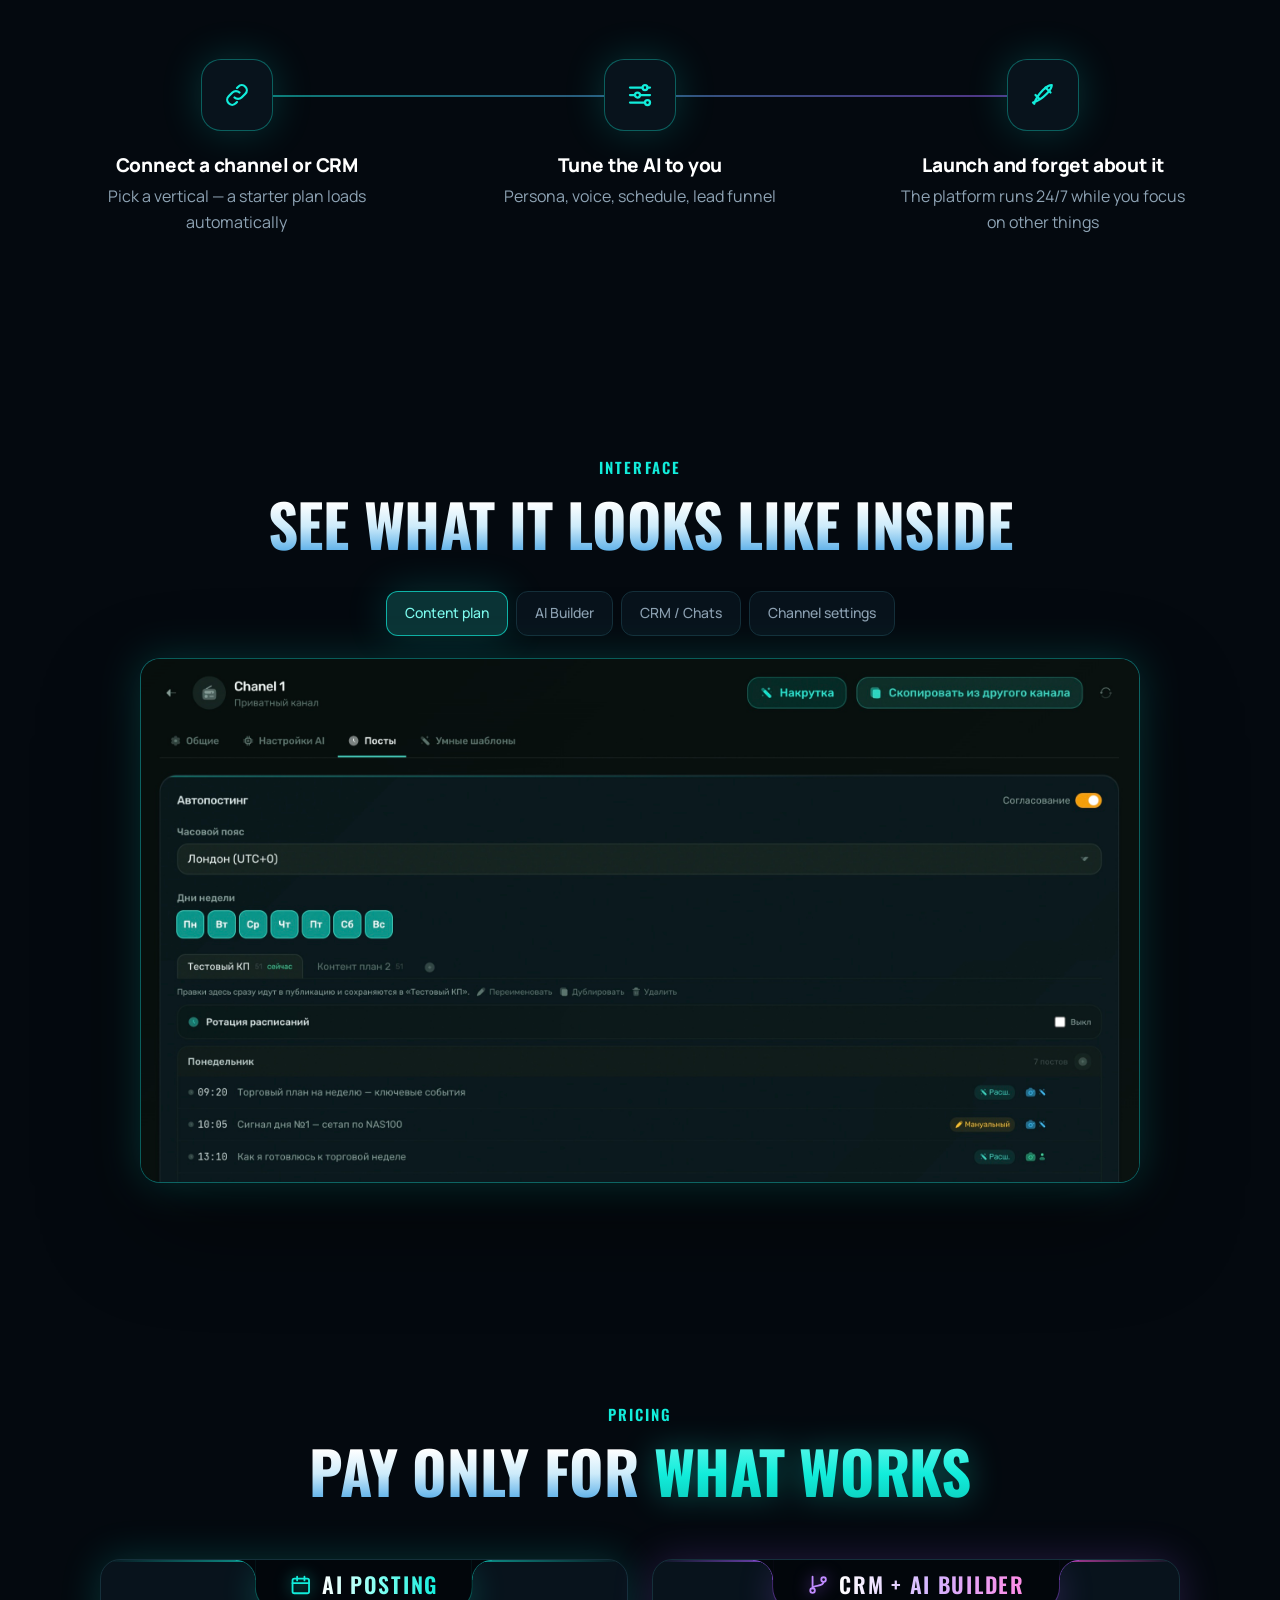
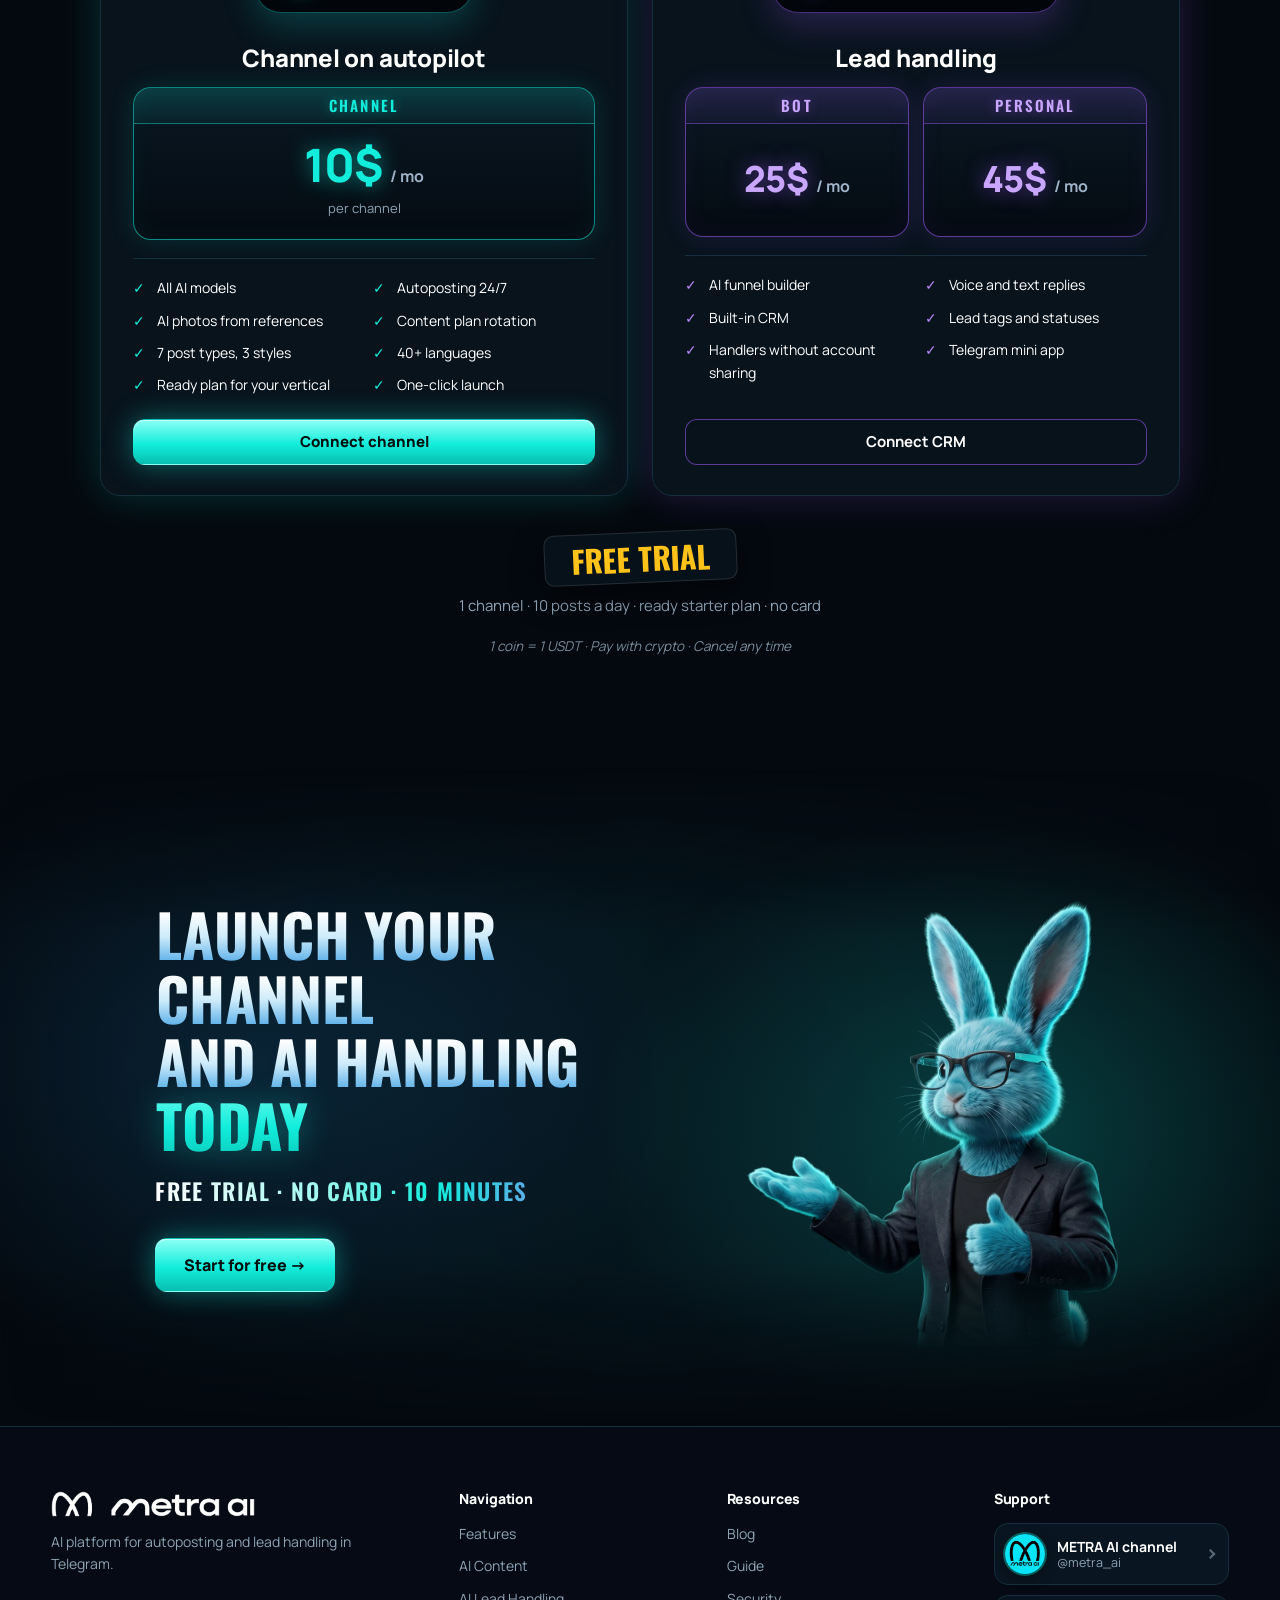
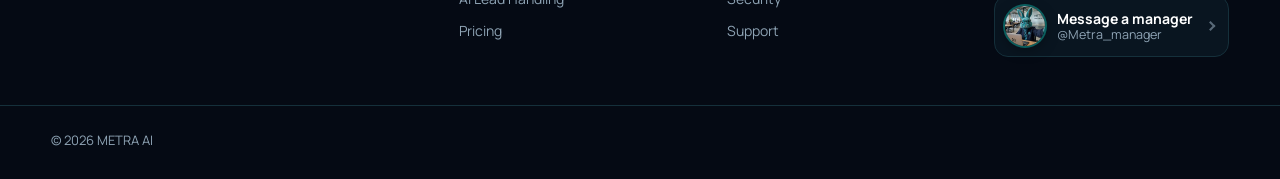
==== commit 5dd88f89: "Livelier background with faint grid, transparent mascot cut-outs, Telegram channel and manager links" ====
--- a/index.html
+++ b/index.html
@@ -76,7 +76,7 @@
     </div>
 
     <div class="hero__visual hero__visual--art reveal">
-      <img class="hero__art" src="img/hero.jpg" alt="Маскот METRA AI показывает на интерфейс платформы" data-i18n-alt="a0" width="2400" height="1792" decoding="async" fetchpriority="high">
+      <img class="hero__art" src="img/hero.webp" alt="Маскот METRA AI показывает на интерфейс платформы" data-i18n-alt="a0" width="1800" height="1344" decoding="async" fetchpriority="high">
     </div>
   </div>
 </section>
@@ -137,7 +137,7 @@
           <h2 data-i18n="t27"><span class="chrome">Готовый <span class="nowrap">контент-план</span>&nbsp;—<br><span class="accent"><span class="mark-word">сразу</span> после подключения&nbsp;канала</span></span></h2>
           <span data-i18n="t28" class="plaque plaque--y">Запуск за один клик</span>
         </div>
-        <img class="launch__mascot" src="img/mascot-kp.jpg" alt="Маскот METRA AI с тестовым контент-планом" data-i18n-alt="a3" width="1100" height="1285" loading="lazy" decoding="async">
+        <img class="launch__mascot" src="img/mascot-kp.webp" alt="Маскот METRA AI с тестовым контент-планом" data-i18n-alt="a3" width="1100" height="1285" loading="lazy" decoding="async">
       </div>
       <div class="launch__steps">
         <div class="lstep">
@@ -389,9 +389,16 @@
       <h5 data-i18n="t109">Ресурсы</h5>
       <a data-i18n="t110" href="#">Блог</a><a data-i18n="t111" href="#">Гайд</a><a data-i18n="t112" href="#">Безопасность</a><a data-i18n="t113" href="#">Поддержка</a>
     </div>
-    <div class="footer__col">
+    <div class="footer__col footer__col--support">
       <h5 data-i18n="t113">Поддержка</h5>
-      <a href="https://t.me/" class="tg"><svg class="ic"><use href="#i-send"/></svg><span data-i18n="x1">Telegram поддержки</span></a>
+      <a href="https://t.me/metra_ai" class="tg-card" target="_blank" rel="noopener">
+        <img class="tg-card__ava" src="img/tg/channel.jpg" alt="" width="40" height="40" loading="lazy">
+        <span class="tg-card__body"><b data-i18n="x2">Канал METRA AI</b><small>@metra_ai</small></span>
+      </a>
+      <a href="https://t.me/Metra_manager" class="tg-card tg-card--mgr" target="_blank" rel="noopener">
+        <img class="tg-card__ava" src="img/tg/manager.jpg" alt="" width="40" height="40" loading="lazy">
+        <span class="tg-card__body"><b data-i18n="x3">Написать менеджеру</b><small>@Metra_manager</small></span>
+      </a>
     </div>
   </div>
   <div class="container footer__bottom">© 2026 METRA AI</div>
--- a/styles.css
+++ b/styles.css
@@ -31,15 +31,37 @@
   -webkit-font-smoothing: antialiased;
   overflow-x: hidden;
 }
-/* soft page-wide background gradient, fixed so it never breaks between sections */
+/* page-wide background: dark base + soft colour blobs that slowly drift (fixed, never breaks between sections) */
 body::before {
+  content: ""; position: fixed; inset: 0; z-index: -2; pointer-events: none;
+  background: linear-gradient(180deg, #050C16 0%, #061220 50%, #040A11 100%);
+}
+body::after {
+  content: ""; position: fixed; inset: -15%; z-index: -1; pointer-events: none;
+  background:
+    radial-gradient(ellipse 45% 40% at 18% 12%, rgba(42,168,255,.16), transparent 70%),
+    radial-gradient(ellipse 40% 45% at 85% 32%, rgba(18,237,219,.13), transparent 70%),
+    radial-gradient(ellipse 35% 35% at 55% 62%, rgba(110,90,255,.07), transparent 70%),
+    radial-gradient(ellipse 45% 40% at 18% 92%, rgba(18,237,219,.11), transparent 70%);
+  animation: bgDrift 28s ease-in-out infinite alternate;
+}
+@keyframes bgDrift {
+  0%   { transform: translate3d(0, 0, 0) scale(1); }
+  50%  { transform: translate3d(3%, -2%, 0) scale(1.05); }
+  100% { transform: translate3d(-3%, 2%, 0) scale(1.02); }
+}
+@media (prefers-reduced-motion: reduce) { body::after { animation: none; } }
+/* faint page-wide grid, strongest in the middle of the screen and fading out to the edges */
+html::after {
   content: ""; position: fixed; inset: 0; z-index: -1; pointer-events: none;
-  background:
-    radial-gradient(ellipse 70% 55% at 15% 0%, rgba(42,168,255,.09), transparent 70%),
-    radial-gradient(ellipse 60% 60% at 90% 35%, rgba(18,237,219,.07), transparent 70%),
-    radial-gradient(ellipse 70% 60% at 20% 100%, rgba(18,237,219,.06), transparent 70%),
-    linear-gradient(180deg, #050B14 0%, #061019 50%, #04090F 100%);
-}
+  background-image:
+    linear-gradient(rgba(140,190,215,.045) 1px, transparent 1px),
+    linear-gradient(90deg, rgba(140,190,215,.045) 1px, transparent 1px);
+  background-size: 64px 64px; background-position: center top;
+  -webkit-mask-image: radial-gradient(ellipse 75% 70% at 50% 45%, #000 20%, transparent 80%);
+          mask-image: radial-gradient(ellipse 75% 70% at 50% 45%, #000 20%, transparent 80%);
+}
+@media (max-width: 600px) { html::after { background-size: 44px 44px; } }
 img { max-width: 100%; display: block; }
 a { color: inherit; text-decoration: none; }
 button { font: inherit; color: inherit; cursor: pointer; }
@@ -190,13 +212,6 @@
     radial-gradient(ellipse 50% 60% at 75% 70%, rgba(18,237,219,.07), transparent 70%);
   filter: blur(20px);
   pointer-events: none;
-}
-.hero::before {
-  content: ""; position: absolute; inset: 0; pointer-events: none;
-  background-image: linear-gradient(rgba(26,42,63,.35) 1px, transparent 1px), linear-gradient(90deg, rgba(26,42,63,.35) 1px, transparent 1px);
-  background-size: 56px 56px;
-  mask-image: radial-gradient(ellipse at 70% 40%, #000 10%, transparent 65%);
-  -webkit-mask-image: radial-gradient(ellipse at 70% 40%, #000 10%, transparent 65%);
 }
 .hero__inner { position: relative; display: grid; grid-template-columns: 1fr 1.15fr; gap: 48px; align-items: center; }
 .hero__content h1 { margin: 0; }
@@ -263,7 +278,7 @@
 /* hero art: one image (mascot + platform), edges faded into the page background */
 .hero__visual--art { min-height: 0; display: block; margin-right: calc(-1 * clamp(24px, 4vw, 64px)); }
 .hero__art {
-  width: 100%; height: auto; mix-blend-mode: lighten; /* the photo's near-black backdrop dissolves into the page */
+  width: 100%; height: auto; /* transparent cut-out: works in every browser, no blend tricks */
   -webkit-mask-image: linear-gradient(90deg, transparent 0%, #000 12%, #000 92%, transparent 100%), linear-gradient(180deg, transparent 0%, #000 10%, #000 80%, transparent 100%);
   -webkit-mask-composite: source-in;
           mask-image: linear-gradient(90deg, transparent 0%, #000 12%, #000 92%, transparent 100%), linear-gradient(180deg, transparent 0%, #000 10%, #000 80%, transparent 100%);
@@ -379,7 +394,6 @@
 .launch__head > div:first-child { flex: 1; min-width: 0; }
 .launch__mascot {
   flex: none; width: clamp(240px, 24vw, 340px); height: auto; margin: -56px -24px -40px 0; align-self: flex-end;
-  mix-blend-mode: lighten;
   -webkit-mask-image: radial-gradient(ellipse 62% 60% at 50% 46%, #000 62%, transparent 100%);
           mask-image: radial-gradient(ellipse 62% 60% at 50% 46%, #000 62%, transparent 100%);
 }
@@ -644,7 +658,20 @@
 .footer__col h5 { font-size: 14px; margin-bottom: 6px; }
 .footer__col a { color: var(--muted); font-size: 14px; transition: color .2s; }
 .footer__col a:hover { color: var(--accent); }
-.footer__col .tg { color: var(--accent); }
+/* footer Telegram links */
+.footer__col .tg-card {
+  display: flex; align-items: center; gap: 12px; padding: 10px 14px 10px 10px; border-radius: 14px;
+  background: rgba(13,29,41,.6); border: 1px solid var(--border); color: var(--text);
+  transition: border-color .2s, box-shadow .2s, transform .2s;
+}
+.footer__col .tg-card:hover { color: var(--text); border-color: rgba(18,237,219,.5); box-shadow: 0 0 24px rgba(18,237,219,.15); transform: translateY(-1px); }
+.tg-card__ava { width: 40px; height: 40px; flex: none; border-radius: 50%; object-fit: cover; box-shadow: 0 0 0 2px rgba(18,237,219,.35), 0 4px 14px rgba(0,0,0,.35); }
+.tg-card { position: relative; }
+.tg-card::after { content: ""; position: absolute; right: 14px; top: 50%; width: 7px; height: 7px; border-top: 2px solid var(--muted); border-right: 2px solid var(--muted); transform: translateY(-50%) rotate(45deg); opacity: .6; transition: opacity .2s, right .2s; }
+.tg-card:hover::after { opacity: 1; right: 11px; border-color: var(--accent); }
+.tg-card__body { display: flex; flex-direction: column; line-height: 1.25; min-width: 0; }
+.tg-card__body b { font-size: 14px; font-weight: 700; }
+.tg-card__body small { font-size: 12.5px; color: var(--muted); }
 .footer__bottom { margin-top: 48px; padding-top: 24px; border-top: 1px solid var(--border); color: var(--muted); font-size: 13px; }
 
 /* ===== Responsive ===== */
@@ -722,6 +749,7 @@
   .msg { max-width: 88%; }
   .footer__inner { grid-template-columns: 1fr 1fr; }
   .footer__brand { grid-column: 1 / -1; }
+  .footer__col--support { grid-column: 1 / -1; }
   /* hero: dashboard first, mascot under it instead of overlapping */
   .hero__visual { min-height: 0; display: flex; flex-direction: column; align-items: center; gap: 24px; }
   .hero__mock { position: static; width: 100%; }
